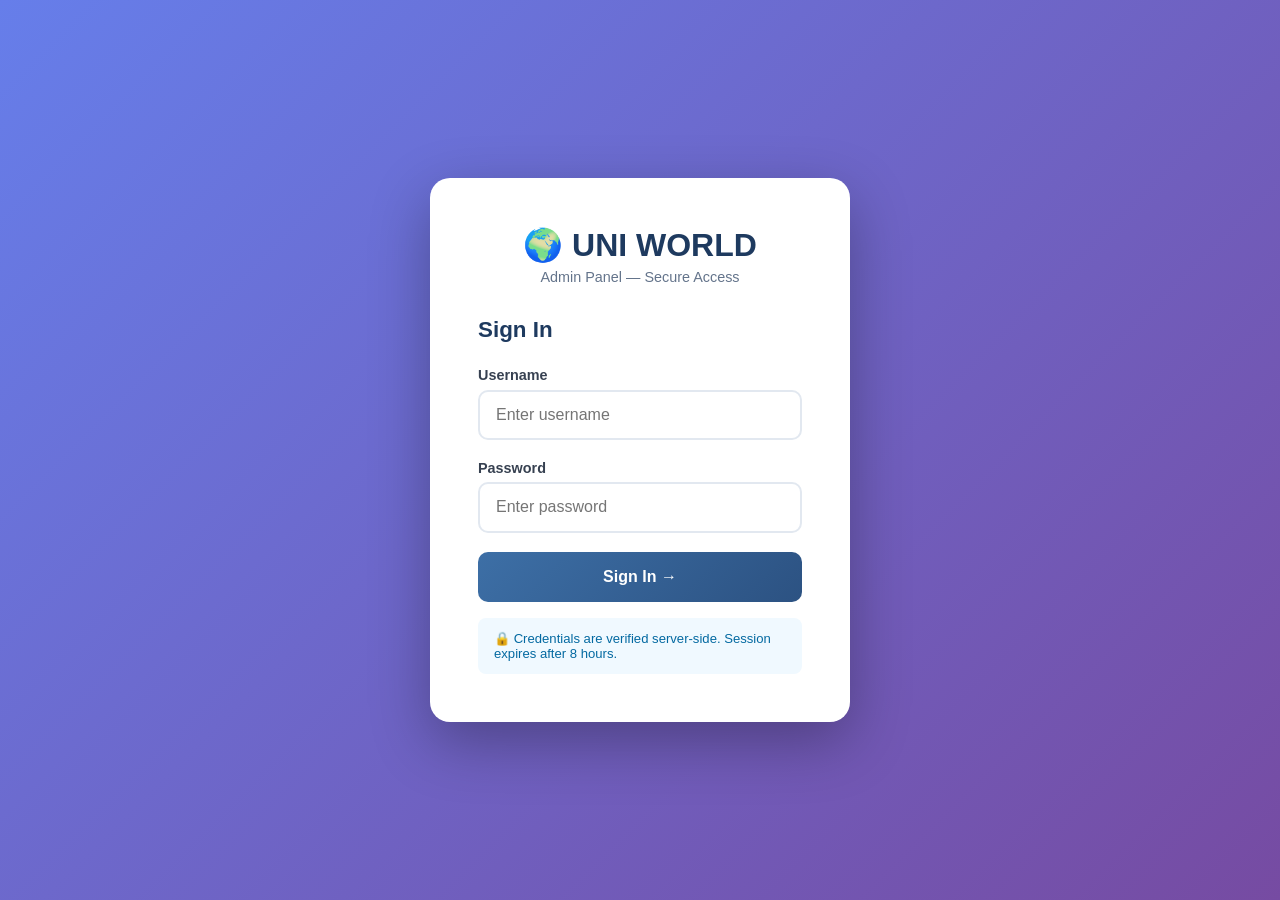
==== frontend/admin.html @ 88f3405c "admin image uploading fixed" ====
<!DOCTYPE html>
<html lang="en">

<head>
    <meta charset="UTF-8">
    <meta name="viewport" content="width=device-width, initial-scale=1.0">
    <title>Admin Panel - Uni World</title>
    <style>
        * {
            margin: 0;
            padding: 0;
            box-sizing: border-box;
        }

        body {
            font-family: 'Segoe UI', Tahoma, Geneva, Verdana, sans-serif;
            background: linear-gradient(135deg, #667eea 0%, #764ba2 100%);
            min-height: 100vh;
            padding: 2rem;
        }

        /* ── Login Screen ── */
        #loginScreen {
            display: flex;
            justify-content: center;
            align-items: center;
            min-height: calc(100vh - 4rem);
        }

        .login-card {
            background: white;
            padding: 3rem;
            border-radius: 20px;
            box-shadow: 0 20px 60px rgba(0, 0, 0, 0.3);
            width: 100%;
            max-width: 420px;
        }

        .login-logo {
            text-align: center;
            margin-bottom: 2rem;
        }

        .login-logo h1 {
            color: #1e3a5f;
            font-size: 2rem;
        }

        .login-logo p {
            color: #64748b;
            font-size: 0.9rem;
            margin-top: 0.3rem;
        }

        .login-card h2 {
            color: #1e3a5f;
            margin-bottom: 1.5rem;
            font-size: 1.4rem;
        }

        .form-field {
            margin-bottom: 1.2rem;
        }

        .form-field label {
            display: block;
            color: #374151;
            font-weight: 600;
            margin-bottom: 0.4rem;
            font-size: 0.9rem;
        }

        .form-field input {
            width: 100%;
            padding: 0.9rem 1rem;
            border: 2px solid #e2e8f0;
            border-radius: 10px;
            font-size: 1rem;
            transition: border-color 0.2s;
        }

        .form-field input:focus {
            outline: none;
            border-color: #3d6fa6;
        }

        .login-btn {
            width: 100%;
            padding: 1rem;
            background: linear-gradient(135deg, #3d6fa6, #2c5282);
            color: white;
            border: none;
            border-radius: 10px;
            font-size: 1rem;
            font-weight: 700;
            cursor: pointer;
            transition: transform 0.2s, box-shadow 0.2s;
        }

        .login-btn:hover {
            transform: translateY(-2px);
            box-shadow: 0 5px 15px rgba(61, 111, 166, 0.4);
        }

        .login-error {
            background: #fef2f2;
            border: 1px solid #fecaca;
            color: #dc2626;
            padding: 0.8rem 1rem;
            border-radius: 8px;
            margin-bottom: 1rem;
            font-size: 0.9rem;
            display: none;
        }

        .login-hint {
            margin-top: 1rem;
            padding: 0.8rem 1rem;
            background: #f0f9ff;
            border-radius: 8px;
            color: #0369a1;
            font-size: 0.82rem;
        }

        /* ── Dashboard ── */
        #adminDashboard {
            display: none;
        }

        .admin-container {
            max-width: 1400px;
            margin: 0 auto;
        }

        .admin-header {
            background: white;
            padding: 1.5rem 2rem;
            border-radius: 15px;
            margin-bottom: 2rem;
            box-shadow: 0 5px 20px rgba(0, 0, 0, 0.1);
            display: flex;
            justify-content: space-between;
            align-items: center;
        }

        .admin-header h1 {
            color: #1e3a5f;
            font-size: 1.8rem;
        }

        .admin-header p {
            color: #64748b;
            font-size: 0.9rem;
        }

        .header-right {
            display: flex;
            align-items: center;
            gap: 1rem;
        }

        .session-info {
            color: #64748b;
            font-size: 0.85rem;
        }

        .logout-btn {
            background: #ef4444;
            color: white;
            padding: 0.7rem 1.5rem;
            border: none;
            border-radius: 8px;
            cursor: pointer;
            font-weight: 600;
        }

        .logout-btn:hover {
            background: #dc2626;
        }

        /* ── Tabs ── */
        .tabs {
            display: flex;
            gap: 1rem;
            margin-bottom: 2rem;
            flex-wrap: wrap;
        }

        .tab-btn {
            background: white;
            padding: 0.9rem 1.8rem;
            border: none;
            border-radius: 10px;
            cursor: pointer;
            font-weight: 600;
            color: #64748b;
            transition: all 0.3s;
            display: flex;
            align-items: center;
            gap: 0.5rem;
        }

        .tab-btn.active {
            background: #3d6fa6;
            color: white;
        }

        .tab-btn:hover {
            transform: translateY(-2px);
        }

        .tab-content {
            display: none;
        }

        .tab-content.active {
            display: block;
        }

        /* ── Stat cards ── */
        .stats-grid {
            display: grid;
            grid-template-columns: repeat(auto-fit, minmax(200px, 1fr));
            gap: 1.5rem;
            margin-bottom: 2rem;
        }

        .stat-card {
            background: white;
            padding: 1.5rem;
            border-radius: 15px;
            box-shadow: 0 5px 20px rgba(0, 0, 0, 0.1);
            position: relative;
            overflow: hidden;
        }

        .stat-card h3 {
            color: #64748b;
            font-size: 0.85rem;
            text-transform: uppercase;
            letter-spacing: 0.05em;
        }

        .stat-card .number {
            color: #1e3a5f;
            font-size: 2.5rem;
            font-weight: bold;
            margin: 0.3rem 0;
        }

        .stat-card .icon {
            font-size: 3rem;
            position: absolute;
            right: 1rem;
            top: 1rem;
            opacity: 0.15;
        }

        /* ── Sections ── */
        .panel {
            background: white;
            padding: 2rem;
            border-radius: 15px;
            box-shadow: 0 5px 20px rgba(0, 0, 0, 0.1);
            margin-bottom: 1.5rem;
        }

        .panel h2 {
            color: #1e3a5f;
            margin-bottom: 1.5rem;
            display: flex;
            align-items: center;
            gap: 0.7rem;
            font-size: 1.3rem;
        }

        .badge {
            background: #ef4444;
            color: white;
            padding: 0.25rem 0.7rem;
            border-radius: 20px;
            font-size: 0.8rem;
            font-weight: 700;
        }

        .badge-green {
            background: #10b981;
        }

        /* ── Comment items ── */
        .comment-item {
            border: 2px solid #e2e8f0;
            padding: 1.5rem;
            border-radius: 12px;
            margin-bottom: 1rem;
            transition: all 0.3s;
        }

        .comment-item:hover {
            border-color: #3d6fa6;
            box-shadow: 0 3px 15px rgba(0, 0, 0, 0.05);
        }

        .comment-header {
            display: flex;
            justify-content: space-between;
            align-items: flex-start;
            margin-bottom: 1rem;
        }

        .comment-author-info {
            display: flex;
            gap: 1rem;
            align-items: center;
        }

        .author-circle {
            width: 48px;
            height: 48px;
            background: linear-gradient(135deg, #3d6fa6, #2c5282);
            border-radius: 50%;
            display: flex;
            align-items: center;
            justify-content: center;
            color: white;
            font-weight: bold;
            font-size: 1.1rem;
            flex-shrink: 0;
        }

        .author-details h4 {
            color: #1e3a5f;
            margin-bottom: 0.2rem;
        }

        .author-details p {
            color: #64748b;
            font-size: 0.85rem;
        }

        .comment-rating {
            font-size: 1.2rem;
        }

        .comment-text {
            color: #475569;
            line-height: 1.8;
            margin-bottom: 1rem;
            font-style: italic;
            padding: 1rem;
            background: #f8fafc;
            border-radius: 8px;
        }

        .comment-actions {
            display: flex;
            gap: 0.8rem;
            flex-wrap: wrap;
        }

        .approve-btn,
        .delete-btn,
        .edit-btn {
            padding: 0.55rem 1.3rem;
            border: none;
            border-radius: 8px;
            cursor: pointer;
            font-weight: 600;
            transition: all 0.2s;
            font-size: 0.9rem;
        }

        .approve-btn {
            background: #10b981;
            color: white;
        }

        .approve-btn:hover {
            background: #059669;
        }

        .delete-btn {
            background: #ef4444;
            color: white;
        }

        .delete-btn:hover {
            background: #dc2626;
        }

        .edit-btn {
            background: #f59e0b;
            color: white;
        }

        .edit-btn:hover {
            background: #d97706;
        }

        .approved-tag {
            background: #d1fae5;
            color: #065f46;
            padding: 0.3rem 0.8rem;
            border-radius: 20px;
            font-size: 0.8rem;
            font-weight: 600;
        }

        /* ── News form ── */
        .news-form-grid {
            display: grid;
            grid-template-columns: 1fr 1fr;
            gap: 1rem;
        }

        .news-form-grid .full-width {
            grid-column: 1 / -1;
        }

        .form-group {
            margin-bottom: 0;
        }

        .form-group label {
            display: block;
            color: #374151;
            font-weight: 600;
            margin-bottom: 0.4rem;
            font-size: 0.85rem;
        }

        .form-group input,
        .form-group textarea,
        .form-group select {
            width: 100%;
            padding: 0.75rem 1rem;
            border: 2px solid #e2e8f0;
            border-radius: 8px;
            font-size: 0.95rem;
            transition: border-color 0.2s;
            font-family: inherit;
        }

        .form-group input:focus,
        .form-group textarea:focus,
        .form-group select:focus {
            outline: none;
            border-color: #3d6fa6;
        }

        .form-group textarea {
            min-height: 100px;
            resize: vertical;
        }

        .toggle-row {
            display: flex;
            align-items: center;
            gap: 1.5rem;
            padding: 1rem;
            background: #f8fafc;
            border-radius: 8px;
            margin-bottom: 0;
        }

        .toggle-label {
            display: flex;
            align-items: center;
            gap: 0.5rem;
            cursor: pointer;
        }

        .toggle-label input[type=checkbox] {
            width: 18px;
            height: 18px;
            cursor: pointer;
        }

        .submit-btn {
            background: linear-gradient(135deg, #3d6fa6, #2c5282);
            color: white;
            padding: 0.85rem 2rem;
            border: none;
            border-radius: 10px;
            font-size: 1rem;
            font-weight: 700;
            cursor: pointer;
            transition: all 0.2s;
        }

        .submit-btn:hover {
            transform: translateY(-2px);
            box-shadow: 0 5px 15px rgba(61, 111, 166, 0.4);
        }

        .cancel-btn {
            background: #94a3b8;
            color: white;
            padding: 0.85rem 1.5rem;
            border: none;
            border-radius: 10px;
            font-size: 1rem;
            font-weight: 600;
            cursor: pointer;
        }

        .form-actions {
            display: flex;
            gap: 1rem;
            margin-top: 1.5rem;
            flex-wrap: wrap;
        }

        /* ── Image Upload ── */
        .image-upload-area {
            border: 2px dashed #cbd5e1;
            border-radius: 12px;
            padding: 1.5rem;
            text-align: center;
            cursor: pointer;
            transition: all 0.3s;
            background: #f8fafc;
            position: relative;
        }

        .image-upload-area:hover,
        .image-upload-area.dragover {
            border-color: #3d6fa6;
            background: #eff6ff;
        }

        .image-upload-area input[type=file] {
            position: absolute;
            inset: 0;
            opacity: 0;
            cursor: pointer;
            width: 100%;
            height: 100%;
        }

        .upload-icon {
            font-size: 2rem;
            margin-bottom: 0.5rem;
        }

        .upload-text {
            color: #64748b;
            font-size: 0.9rem;
        }

        .upload-text strong {
            color: #3d6fa6;
        }

        .image-preview-wrap {
            position: relative;
            margin-top: 0.8rem;
        }

        .image-preview {
            width: 100%;
            max-height: 200px;
            object-fit: cover;
            border-radius: 8px;
            display: block;
        }

        .remove-image-btn {
            position: absolute;
            top: -8px;
            right: -8px;
            background: #ef4444;
            color: white;
            border: none;
            border-radius: 50%;
            width: 26px;
            height: 26px;
            cursor: pointer;
            font-size: 0.9rem;
            font-weight: bold;
        }

        .upload-progress {
            margin-top: 0.8rem;
            background: #e2e8f0;
            border-radius: 20px;
            height: 6px;
            overflow: hidden;
            display: none;
        }

        .upload-progress-bar {
            height: 100%;
            background: linear-gradient(90deg, #3d6fa6, #10b981);
            border-radius: 20px;
            transition: width 0.3s;
            width: 0%;
        }

        .upload-status {
            font-size: 0.82rem;
            color: #64748b;
            margin-top: 0.4rem;
        }

        /* ── News cards in admin ── */
        .news-grid {
            display: grid;
            grid-template-columns: repeat(auto-fill, minmax(320px, 1fr));
            gap: 1.5rem;
        }

        .news-card {
            border: 2px solid #e2e8f0;
            border-radius: 12px;
            overflow: hidden;
            transition: all 0.3s;
        }

        .news-card:hover {
            border-color: #3d6fa6;
            box-shadow: 0 5px 20px rgba(0, 0, 0, 0.08);
        }

        .news-card.inactive {
            opacity: 0.55;
        }

        .news-card-img {
            width: 100%;
            height: 160px;
            object-fit: cover;
            background: #e2e8f0;
        }

        .news-card-img-placeholder {
            width: 100%;
            height: 160px;
            background: linear-gradient(135deg, #667eea22, #764ba222);
            display: flex;
            align-items: center;
            justify-content: center;
            font-size: 2.5rem;
        }

        .news-card-body {
            padding: 1.2rem;
        }

        .news-badge {
            display: inline-block;
            padding: 0.3rem 0.8rem;
            background: linear-gradient(135deg, #3d6fa6, #2c5282);
            color: white;
            border-radius: 20px;
            font-size: 0.78rem;
            font-weight: 600;
            margin-bottom: 0.6rem;
        }

        .news-card-title {
            color: #1e3a5f;
            font-weight: 700;
            margin-bottom: 0.5rem;
            font-size: 1rem;
        }

        .news-card-body-text {
            color: #64748b;
            font-size: 0.85rem;
            line-height: 1.6;
            display: -webkit-box;
            -webkit-line-clamp: 2;
            -webkit-box-orient: vertical;
            overflow: hidden;
        }

        .news-card-meta {
            margin-top: 0.8rem;
            font-size: 0.78rem;
            color: #94a3b8;
        }

        .news-card-meta span {
            margin-right: 0.8rem;
        }

        .news-card-actions {
            padding: 1rem 1.2rem;
            border-top: 1px solid #f1f5f9;
            display: flex;
            gap: 0.6rem;
        }

        /* ── Empty state ── */
        .empty-state {
            text-align: center;
            padding: 3rem 1rem;
            color: #94a3b8;
        }

        .empty-state-icon {
            font-size: 3rem;
            margin-bottom: 1rem;
        }

        .empty-state h3 {
            color: #64748b;
            margin-bottom: 0.5rem;
        }

        /* ── Toast ── */
        .toast {
            position: fixed;
            bottom: 2rem;
            right: 2rem;
            background: #1e3a5f;
            color: white;
            padding: 1rem 1.5rem;
            border-radius: 12px;
            box-shadow: 0 10px 30px rgba(0, 0, 0, 0.2);
            z-index: 9999;
            transform: translateY(100px);
            opacity: 0;
            transition: all 0.3s;
            font-weight: 600;
        }

        .toast.show {
            transform: translateY(0);
            opacity: 1;
        }

        .toast.success {
            background: #059669;
        }

        .toast.error {
            background: #dc2626;
        }

        @media (max-width: 700px) {
            body {
                padding: 1rem;
            }

            .news-form-grid {
                grid-template-columns: 1fr;
            }

            .tabs {
                flex-direction: column;
            }
        }
    </style>
</head>

<body>

    <!-- ── LOGIN ── -->
    <div id="loginScreen">
        <div class="login-card">
            <div class="login-logo">
                <h1>🌍 UNI WORLD</h1>
                <p>Admin Panel — Secure Access</p>
            </div>
            <h2>Sign In</h2>
            <div id="loginError" class="login-error">Invalid username or password.</div>
            <div class="form-field">
                <label for="username">Username</label>
                <input type="text" id="username" placeholder="Enter username" autocomplete="username">
            </div>
            <div class="form-field">
                <label for="password">Password</label>
                <input type="password" id="password" placeholder="Enter password" autocomplete="current-password"
                    onkeydown="if(event.key==='Enter') login()">
            </div>
            <button class="login-btn" onclick="login()">Sign In →</button>
            <div class="login-hint">
                🔒 Credentials are verified server-side. Session expires after 8 hours.
            </div>
        </div>
    </div>

    <!-- ── DASHBOARD ── -->
    <div id="adminDashboard">
        <div class="admin-container">

            <div class="admin-header">
                <div>
                    <h1>🌍 Uni World Admin</h1>
                    <p>Manage comments, news, and announcements</p>
                </div>
                <div class="header-right">
                    <span class="session-info" id="sessionInfo"></span>
                    <button class="logout-btn" onclick="logout()">Sign Out</button>
                </div>
            </div>

            <!-- Stats -->
            <div class="stats-grid">
                <div class="stat-card">
                    <h3>Total Comments</h3>
                    <div class="number" id="totalComments">—</div>
                    <div class="icon">💬</div>
                </div>
                <div class="stat-card">
                    <h3>Pending Review</h3>
                    <div class="number" id="pendingCount">—</div>
                    <div class="icon">⏳</div>
                </div>
                <div class="stat-card">
                    <h3>Avg Rating</h3>
                    <div class="number" id="avgRating">—</div>
                    <div class="icon">⭐</div>
                </div>
                <div class="stat-card">
                    <h3>Active News</h3>
                    <div class="number" id="activeNewsCount">—</div>
                    <div class="icon">📢</div>
                </div>
            </div>

            <!-- Tabs -->
            <div class="tabs">
                <button class="tab-btn active" onclick="switchTab('pending', this)">
                    ⏳ Pending Comments <span class="badge" id="pendingBadge">0</span>
                </button>
                <button class="tab-btn" onclick="switchTab('approved', this)">
                    ✅ Approved Comments
                </button>
                <button class="tab-btn" onclick="switchTab('news', this)">
                    📢 News &amp; Announcements
                </button>
                <button class="tab-btn" onclick="switchTab('countries', this)">
                    🌍 Countries
                </button>
                <button class="tab-btn" onclick="switchTab('services', this)">
                    ⚙️ Services
                </button>
                <button class="tab-btn" onclick="switchTab('universities', this)">
                    🎓 Universities
                </button>
            </div>

            <!-- Pending Comments -->
            <div id="pendingTab" class="tab-content active">
                <div class="panel">
                    <h2>Pending Comments</h2>
                    <div id="pendingComments"></div>
                </div>
            </div>

            <!-- Approved Comments -->
            <div id="approvedTab" class="tab-content">
                <div class="panel">
                    <h2>Approved Comments</h2>
                    <div id="approvedComments"></div>
                </div>
            </div>

            <!-- News Tab -->
            <div id="newsTab" class="tab-content">

                <!-- Create / Edit Form -->
                <div class="panel">
                    <h2 id="newsFormTitle">➕ Create News / Announcement</h2>
                    <div class="news-form-grid">
                        <div class="form-group full-width">
                            <label>Title *</label>
                            <input type="text" id="newsTitle"
                                placeholder="e.g. 100% Scholarship at Beijing University!">
                        </div>
                        <div class="form-group full-width">
                            <label>Body / Description *</label>
                            <textarea id="newsBody" placeholder="Full details of the announcement..."></textarea>
                        </div>
                        <div class="form-group">
                            <label>Badge Label</label>
                            <input type="text" id="newsBadge" placeholder="e.g. 🎓 Scholarship, 🔥 Hot Deal, ⏰ Limited">
                        </div>
                        <div class="form-group">
                            <label>Expires At (optional)</label>
                            <input type="datetime-local" id="newsExpires">
                        </div>
                        <div class="form-group full-width">
                            <label>Image</label>
                            <div class="image-upload-area" id="uploadArea">
                                <input type="file" id="imageFileInput" accept="image/*">
                                <div id="uploadPlaceholder">
                                    <div class="upload-icon">🖼️</div>
                                    <div class="upload-text"><strong>Click to upload</strong> or drag &amp; drop</div>
                                    <div class="upload-text" style="font-size:0.78rem;margin-top:0.3rem">JPG, PNG, WEBP
                                        up to 10MB</div>
                                </div>
                                <div id="imagePreviewWrap" class="image-preview-wrap" style="display:none">
                                    <img id="imagePreview" class="image-preview" src="" alt="Preview">
                                    <button type="button" class="remove-image-btn" onclick="removeImage()">✕</button>
                                </div>
                            </div>
                            <div class="upload-progress" id="uploadProgress">
                                <div class="upload-progress-bar" id="uploadProgressBar"></div>
                            </div>
                            <div class="upload-status" id="uploadStatus"></div>
                            <input type="hidden" id="newsImage">
                        </div>
                        <div class="form-group">
                            <label>Link URL (optional)</label>
                            <input type="url" id="newsLink" placeholder="https://...">
                        </div>
                        <div class="form-group">
                            <label>Link Button Text</label>
                            <input type="text" id="newsLinkText" placeholder="e.g. Apply Now, Learn More">
                        </div>
                        <div class="form-group">
                            <div class="toggle-row">
                                <label class="toggle-label">
                                    <input type="checkbox" id="newsActive" checked>
                                    Active (visible on site)
                                </label>
                                <label class="toggle-label">
                                    <input type="checkbox" id="newsTicker">
                                    Show in top ticker
                                </label>
                            </div>
                        </div>
                    </div>
                    <div class="form-actions">
                        <button class="submit-btn" onclick="saveNews()">💾 Save Announcement</button>
                        <button class="cancel-btn" id="cancelEditBtn" onclick="cancelEdit()"
                            style="display:none">Cancel</button>
                    </div>
                </div>

                <!-- News List -->
                <div class="panel">
                    <h2>All Announcements <span class="badge badge-green" id="newsListCount">0</span></h2>
                    <div id="newsList" class="news-grid"></div>
                </div>
            </div>

            <!-- Countries Tab -->
            <div id="countriesTab" class="tab-content">
                <div class="panel">
                    <h2 id="countryFormTitle">🌍 Add Country</h2>
                    <div class="news-form-grid">
                        <div class="form-group"><label>Country Name *</label><input type="text" id="cName"
                                placeholder="e.g. China"></div>
                        <div class="form-group">
                            <label>Country Image</label>
                            <div class="image-upload-area" id="cUploadArea">
                                <input type="file" id="cFileInput" accept="image/*" onchange="uploadCountryImage(this)">
                                <div id="cUploadPlaceholder">
                                    <div class="upload-icon">🖼️</div>
                                    <div class="upload-text"><strong>Click to upload</strong> or drag &amp; drop</div>
                                    <div class="upload-text" style="font-size:0.78rem;margin-top:0.3rem">JPG, PNG, WEBP
                                        up to 10MB</div>
                                </div>
                                <div id="cImagePreviewWrap" class="image-preview-wrap" style="display:none">
                                    <img id="cImagePreview" class="image-preview" src="" alt="Preview">
                                    <button type="button" class="remove-image-btn"
                                        onclick="resetCountryUpload()">✕</button>
                                </div>
                            </div>
                            <div class="upload-progress" id="cUploadProgress">
                                <div class="upload-progress-bar" id="cUploadProgressBar"></div>
                            </div>
                            <div class="upload-status" id="cUploadStatus"></div>
                            <input type="hidden" id="cImage">
                        </div>
                        <div class="form-group"><label>University Count Text</label><input type="text" id="cUniCount"
                                placeholder="e.g. 10+ Partner Universities"></div>
                        <div class="form-group"><label>Modal Key</label><input type="text" id="cModalKey"
                                placeholder="e.g. china (for popup)"></div>
                        <div class="form-group full-width"><label>Description</label><textarea id="cDesc"
                                placeholder="Brief description of studying in this country..."></textarea></div>
                        <div class="form-group full-width"><label>Programs <small style="color:#94a3b8">(comma
                                    separated, e.g. Engineering, Business, Medicine)</small></label><input type="text"
                                id="cPrograms" placeholder="Engineering, Business, Medicine, Computer Science"></div>
                        <div class="form-group"><label>Cost of Living</label><input type="text" id="cCost"
                                placeholder="e.g. $400-600/month"></div>
                        <div class="form-group"><label>Language</label><input type="text" id="cLanguage"
                                placeholder="e.g. English programs available"></div>
                        <div class="form-group full-width"><label>Visa Requirements</label><textarea id="cVisa"
                                placeholder="e.g. Student visa required, processing time: 2-3 months"
                                style="min-height:70px"></textarea></div>
                        <div class="form-group"><label>Sort Order</label><input type="number" id="cSort" value="0">
                        </div>
                        <div class="form-group">
                            <div class="toggle-row"><label class="toggle-label"><input type="checkbox" id="cActive"
                                        checked> Active (visible on site)</label></div>
                        </div>
                    </div>
                    <div class="form-actions">
                        <button class="submit-btn" onclick="saveCountry()">💾 Save Country</button>
                        <button class="cancel-btn" id="cancelCountryBtn" onclick="cancelCountryEdit()"
                            style="display:none">Cancel</button>
                    </div>
                </div>
                <div class="panel">
                    <h2>All Countries <span class="badge badge-green" id="countriesListCount">0</span></h2>
                    <div id="countriesList" class="news-grid"></div>
                </div>
            </div>

            <!-- Services Tab -->
            <div id="servicesTab" class="tab-content">
                <div class="panel">
                    <h2 id="serviceFormTitle">⚙️ Add Service</h2>
                    <div class="news-form-grid">
                        <div class="form-group"><label>Service Title *</label><input type="text" id="sTitle"
                                placeholder="e.g. Visa Support"></div>
                        <div class="form-group">
                            <label>Service Image</label>
                            <div class="image-upload-area" id="sUploadArea">
                                <input type="file" id="sFileInput" accept="image/*" onchange="uploadServiceImage(this)">
                                <div id="sUploadPlaceholder">
                                    <div class="upload-icon">🖼️</div>
                                    <div class="upload-text"><strong>Click to upload</strong> or drag &amp; drop</div>
                                    <div class="upload-text" style="font-size:0.78rem;margin-top:0.3rem">JPG, PNG, WEBP
                                        up to 10MB</div>
                                </div>
                                <div id="sImagePreviewWrap" class="image-preview-wrap" style="display:none">
                                    <img id="sImagePreview" class="image-preview" src="" alt="Preview">
                                    <button type="button" class="remove-image-btn"
                                        onclick="resetServiceUpload()">✕</button>
                                </div>
                            </div>
                            <div class="upload-progress" id="sUploadProgress">
                                <div class="upload-progress-bar" id="sUploadProgressBar"></div>
                            </div>
                            <div class="upload-status" id="sUploadStatus"></div>
                            <input type="hidden" id="sImage">
                        </div>
                        <div class="form-group full-width"><label>Short Description *</label><textarea id="sDesc"
                                placeholder="One sentence overview of the service..."
                                style="min-height:70px"></textarea></div>
                        <div class="form-group full-width"><label>What We Offer <small style="color:#94a3b8">(one item
                                    per line — these become bullet points in the popup)</small></label>
                            <textarea id="sDetails"
                                placeholder="Visa requirement consultation&#10;Document checklist and preparation&#10;Application form assistance&#10;Interview preparation and coaching"
                                style="min-height:130px"></textarea>
                        </div>
                        <div class="form-group full-width"><label>Why Choose This Service?</label><textarea
                                id="sBenefits" placeholder="Explain the main benefit to students..."
                                style="min-height:80px"></textarea></div>
                        <div class="form-group"><label>Modal Key</label><input type="text" id="sModalKey"
                                placeholder="e.g. visa"></div>
                        <div class="form-group"><label>Sort Order</label><input type="number" id="sSort" value="0">
                        </div>
                        <div class="form-group">
                            <div class="toggle-row">
                                <label class="toggle-label"><input type="checkbox" id="sActive" checked> Active</label>
                                <label class="toggle-label"><input type="checkbox" id="sFeatured"> Featured (highlighted
                                    card)</label>
                            </div>
                        </div>
                    </div>
                    <div class="form-actions">
                        <button class="submit-btn" onclick="saveService()">💾 Save Service</button>
                        <button class="cancel-btn" id="cancelServiceBtn" onclick="cancelServiceEdit()"
                            style="display:none">Cancel</button>
                    </div>
                </div>
                <div class="panel">
                    <h2>All Services <span class="badge badge-green" id="servicesListCount">0</span></h2>
                    <div id="servicesList" class="news-grid"></div>
                </div>
            </div>

            <!-- Universities Tab -->
            <div id="universitiesTab" class="tab-content">
                <div class="panel">
                    <h2 id="uniFormTitle">🎓 Add University</h2>
                    <div class="news-form-grid">
                        <div class="form-group"><label>University Name *</label><input type="text" id="uName"
                                placeholder="e.g. Beijing University"></div>
                        <div class="form-group"><label>Country *</label>
                            <select id="uCountry">
                                <option value="">-- Select a country --</option>
                            </select>
                        </div>
                        <div class="form-group full-width"><label>Description</label><textarea id="uDesc"
                                placeholder="Brief description of the university..."></textarea></div>
                        <div class="form-group"><label>Image URL</label><input type="url" id="uImage"
                                placeholder="https://..."></div>
                        <div class="form-group"><label>Ranking</label><input type="text" id="uRanking"
                                placeholder="e.g. QS Top 500, #1 in China"></div>
                        <div class="form-group"><label>Programs (comma separated)</label><input type="text"
                                id="uPrograms" placeholder="e.g. Engineering, Medicine, Business"></div>
                        <div class="form-group"><label>Website URL</label><input type="url" id="uLink"
                                placeholder="https://university.edu"></div>
                        <div class="form-group"><label>Sort Order</label><input type="number" id="uSort" value="0">
                        </div>
                        <div class="form-group">
                            <div class="toggle-row"><label class="toggle-label"><input type="checkbox" id="uActive"
                                        checked> Active (visible on site)</label></div>
                        </div>
                    </div>
                    <div class="form-actions">
                        <button class="submit-btn" onclick="saveUniversity()">💾 Save University</button>
                        <button class="cancel-btn" id="cancelUniBtn" onclick="cancelUniEdit()"
                            style="display:none">Cancel</button>
                    </div>
                </div>
                <div class="panel">
                    <h2>All Universities <span class="badge badge-green" id="uniListCount">0</span></h2>
                    <div id="universitiesList" class="news-grid"></div>
                </div>
            </div>

        </div>
    </div>

    <div class="toast" id="toast"></div>

    <script>
        const API_URL = '';
        let authToken = null;
        let editingNewsId = null;

        // ── Auth ──

        async function login() {
            const username = document.getElementById('username').value.trim();
            const password = document.getElementById('password').value;
            const errEl = document.getElementById('loginError');
            errEl.style.display = 'none';

            if (!username || !password) {
                errEl.textContent = 'Please enter username and password.';
                errEl.style.display = 'block';
                return;
            }

            try {
                const res = await fetch(`${API_URL}/api/admin/login`, {
                    method: 'POST',
                    headers: { 'Content-Type': 'application/json' },
                    body: JSON.stringify({ username, password })
                });
                if (!res.ok) throw new Error('Invalid credentials');
                const data = await res.json();
                authToken = data.token;
                sessionStorage.setItem('adminToken', authToken);
                showDashboard();
            } catch (e) {
                errEl.textContent = 'Invalid username or password.';
                errEl.style.display = 'block';
            }
        }

        function logout() {
            sessionStorage.removeItem('adminToken');
            authToken = null;
            location.reload();
        }

        function showDashboard() {
            document.getElementById('loginScreen').style.display = 'none';
            document.getElementById('adminDashboard').style.display = 'block';
            document.getElementById('sessionInfo').textContent = '🔒 Session active';
            loadData();
        }

        // Auto-restore session within same tab
        const saved = sessionStorage.getItem('adminToken');
        if (saved) { authToken = saved; showDashboard(); }

        function authHeaders() {
            return { 'Authorization': `Bearer ${authToken}`, 'Content-Type': 'application/json' };
        }

        // ── Helpers ──

        function showToast(msg, type = 'success') {
            const t = document.getElementById('toast');
            t.textContent = msg;
            t.className = `toast show ${type}`;
            setTimeout(() => t.className = 'toast', 3000);
        }

        function switchTab(tab, btn) {
            document.querySelectorAll('.tab-btn').forEach(b => b.classList.remove('active'));
            document.querySelectorAll('.tab-content').forEach(c => c.classList.remove('active'));
            btn.classList.add('active');
            document.getElementById(tab + 'Tab').classList.add('active');
            if (tab === 'news') loadNews();
            if (tab === 'countries') loadCountries();
            if (tab === 'services') loadServices();
            if (tab === 'universities') { loadUniversities(); populateCountryDropdown(); }
        }

        // ── Load all data ──

        async function loadData() {
            await Promise.all([loadPendingComments(), loadApprovedComments(), loadStats(), loadNews()]);
        }

        async function apiGet(path) {
            const res = await fetch(`${API_URL}${path}`, { headers: authHeaders() });
            if (res.status === 401) { logout(); throw new Error('Unauthorized'); }
            return res.json();
        }

        // ── Comments ──

        async function loadPendingComments() {
            try {
                const comments = await apiGet('/api/comments/pending');
                document.getElementById('pendingBadge').textContent = comments.length;
                document.getElementById('pendingCount').textContent = comments.length;
                const container = document.getElementById('pendingComments');
                if (!comments.length) {
                    container.innerHTML = emptyState('📭', 'No pending comments', 'All comments have been reviewed');
                    return;
                }
                container.innerHTML = comments.map(c => commentHtml(c, true)).join('');
            } catch (e) { console.error(e); }
        }

        async function loadApprovedComments() {
            try {
                const comments = await apiGet('/api/comments');
                document.getElementById('approvedCount') && (document.getElementById('approvedCount').textContent = comments.length);
                const container = document.getElementById('approvedComments');
                if (!comments.length) {
                    container.innerHTML = emptyState('📭', 'No approved comments yet', '');
                    return;
                }
                container.innerHTML = comments.map(c => commentHtml(c, false)).join('');
            } catch (e) { console.error(e); }
        }

        async function loadStats() {
            try {
                const [pending, approved] = await Promise.all([
                    apiGet('/api/comments/pending'),
                    fetch(`${API_URL}/api/comments`).then(r => r.json())
                ]);
                const total = pending.length + approved.length;
                const avg = approved.length
                    ? (approved.reduce((s, c) => s + c.rating, 0) / approved.length).toFixed(1)
                    : '—';
                document.getElementById('totalComments').textContent = total;
                document.getElementById('avgRating').textContent = avg;
            } catch (e) { }
        }

        function commentHtml(c, isPending) {
            const initials = c.name.split(' ').map(w => w[0]).join('').toUpperCase().slice(0, 2);
            const stars = '⭐'.repeat(c.rating);
            const date = new Date(c.created_at).toLocaleString();
            const actions = isPending
                ? `<button class="approve-btn" onclick="approveComment(${c.id})">✅ Approve</button>
               <button class="delete-btn" onclick="deleteComment(${c.id})">🗑️ Delete</button>`
                : `<span class="approved-tag">✅ Approved</span>
               <button class="delete-btn" onclick="deleteComment(${c.id})">🗑️ Delete</button>`;
            return `
            <div class="comment-item">
                <div class="comment-header">
                    <div class="comment-author-info">
                        <div class="author-circle">${initials}</div>
                        <div class="author-details">
                            <h4>${escHtml(c.name)}</h4>
                            <p>${escHtml(c.country)} · ${date}</p>
                        </div>
                    </div>
                    <div class="comment-rating">${stars}</div>
                </div>
                <div class="comment-text">"${escHtml(c.comment_text)}"</div>
                <div class="comment-actions">${actions}</div>
            </div>`;
        }

        async function approveComment(id) {
            if (!confirm('Approve this comment?')) return;
            try {
                const res = await fetch(`${API_URL}/api/comments/${id}/approve`, {
                    method: 'PUT', headers: authHeaders()
                });
                if (res.ok) { showToast('Comment approved! ✅'); loadData(); }
            } catch (e) { showToast('Error', 'error'); }
        }

        async function deleteComment(id) {
            if (!confirm('Delete this comment? This cannot be undone.')) return;
            try {
                const res = await fetch(`${API_URL}/api/comments/${id}`, {
                    method: 'DELETE', headers: authHeaders()
                });
                if (res.ok) { showToast('Comment deleted 🗑️'); loadData(); }
            } catch (e) { showToast('Error', 'error'); }
        }

        // ── News ──

        async function loadNews() {
            try {
                const items = await apiGet('/api/admin/news');
                document.getElementById('newsListCount').textContent = items.length;
                const active = items.filter(n => n.is_active).length;
                document.getElementById('activeNewsCount').textContent = active;
                const container = document.getElementById('newsList');
                if (!items.length) {
                    container.innerHTML = emptyState('📢', 'No announcements yet', 'Create your first one above');
                    return;
                }
                container.innerHTML = items.map(newsCardHtml).join('');
            } catch (e) { console.error(e); }
        }

        function newsCardHtml(n) {
            const imgEl = n.image_url
                ? `<img class="news-card-img" src="${escHtml(n.image_url)}" alt="" onerror="this.style.display='none'">`
                : `<div class="news-card-img-placeholder">📢</div>`;
            const badge = n.badge_text ? `<span class="news-badge">${escHtml(n.badge_text)}</span><br>` : '';
            const expires = n.expires_at ? `⏰ Expires ${new Date(n.expires_at).toLocaleDateString()}` : '∞ No expiry';
            const ticker = n.is_ticker ? ' · 📡 Ticker' : '';
            const status = n.is_active ? '🟢 Active' : '🔴 Inactive';
            return `
            <div class="news-card ${n.is_active ? '' : 'inactive'}">
                ${imgEl}
                <div class="news-card-body">
                    ${badge}
                    <div class="news-card-title">${escHtml(n.title)}</div>
                    <div class="news-card-body-text">${escHtml(n.body)}</div>
                    <div class="news-card-meta">
                        <span>${status}${ticker}</span>
                        <span>${expires}</span>
                    </div>
                </div>
                <div class="news-card-actions">
                    <button class="edit-btn" onclick="editNews(${n.id})">✏️ Edit</button>
                    <button class="delete-btn" onclick="deleteNews(${n.id})">🗑️ Delete</button>
                </div>
            </div>`;
        }

        async function saveNews() {
            const title = document.getElementById('newsTitle').value.trim();
            const body = document.getElementById('newsBody').value.trim();
            if (!title || !body) { showToast('Title and body are required', 'error'); return; }

            const payload = {
                title,
                body,
                badge_text: document.getElementById('newsBadge').value.trim() || null,
                image_url: document.getElementById('newsImage').value.trim() || null,
                link_url: document.getElementById('newsLink').value.trim() || null,
                link_text: document.getElementById('newsLinkText').value.trim() || null,
                expires_at: document.getElementById('newsExpires').value || null,
                is_active: document.getElementById('newsActive').checked,
                is_ticker: document.getElementById('newsTicker').checked,
            };

            try {
                const url = editingNewsId
                    ? `${API_URL}/api/admin/news/${editingNewsId}`
                    : `${API_URL}/api/admin/news`;
                const method = editingNewsId ? 'PUT' : 'POST';
                const res = await fetch(url, {
                    method, headers: authHeaders(), body: JSON.stringify(payload)
                });
                if (res.ok) {
                    showToast(editingNewsId ? 'Announcement updated! 🎉' : 'Announcement created! 🎉');
                    cancelEdit();
                    loadNews();
                    loadStats();
                } else {
                    showToast('Save failed', 'error');
                }
            } catch (e) { showToast('Network error', 'error'); }
        }

        let allNewsCache = [];

        async function editNews(id) {
            try {
                const items = await apiGet('/api/admin/news');
                allNewsCache = items;
                const n = items.find(x => x.id === id);
                if (!n) return;

                editingNewsId = id;
                document.getElementById('newsFormTitle').textContent = '✏️ Edit Announcement';
                document.getElementById('newsTitle').value = n.title;
                document.getElementById('newsBody').value = n.body;
                document.getElementById('newsBadge').value = n.badge_text || '';
                document.getElementById('newsImage').value = n.image_url || '';
                document.getElementById('newsLink').value = n.link_url || '';
                document.getElementById('newsLinkText').value = n.link_text || '';
                document.getElementById('newsActive').checked = n.is_active;
                document.getElementById('newsTicker').checked = n.is_ticker;
                if (n.expires_at) {
                    const d = new Date(n.expires_at);
                    document.getElementById('newsExpires').value = d.toISOString().slice(0, 16);
                } else {
                    document.getElementById('newsExpires').value = '';
                }
                document.getElementById('cancelEditBtn').style.display = 'inline-block';

                // Scroll to form
                document.getElementById('newsFormTitle').scrollIntoView({ behavior: 'smooth' });
            } catch (e) { showToast('Error loading news', 'error'); }
        }

        function cancelEdit() {
            editingNewsId = null;
            document.getElementById('newsFormTitle').textContent = '➕ Create News / Announcement';
            document.getElementById('newsTitle').value = '';
            document.getElementById('newsBody').value = '';
            document.getElementById('newsBadge').value = '';
            document.getElementById('newsImage').value = '';
            document.getElementById('newsLink').value = '';
            document.getElementById('newsLinkText').value = '';
            document.getElementById('newsExpires').value = '';
            document.getElementById('newsActive').checked = true;
            document.getElementById('newsTicker').checked = false;
            document.getElementById('cancelEditBtn').style.display = 'none';
        }

        async function deleteNews(id) {
            if (!confirm('Delete this announcement? This cannot be undone.')) return;
            try {
                const res = await fetch(`${API_URL}/api/admin/news/${id}`, {
                    method: 'DELETE', headers: authHeaders()
                });
                if (res.ok) { showToast('Announcement deleted 🗑️'); loadNews(); loadStats(); }
            } catch (e) { showToast('Error', 'error'); }
        }

        // ── Utilities ──

        function emptyState(icon, title, sub) {
            return `<div class="empty-state">
            <div class="empty-state-icon">${icon}</div>
            <h3>${title}</h3>
            ${sub ? `<p>${sub}</p>` : ''}
        </div>`;
        }

        function escHtml(str) {
            if (!str) return '';
            return String(str).replace(/&/g, '&amp;').replace(/</g, '&lt;').replace(/>/g, '&gt;').replace(/"/g, '&quot;');
        }
    </script>
</body>

</html>

<script>
    // ── Cloudinary Image Upload ──────────────────────────────────────────────

    const CLOUDINARY_CLOUD = 'dalsairse';
    const CLOUDINARY_PRESET = 'uni_world_uploads';
    const CLOUDINARY_URL = `https://api.cloudinary.com/v1_1/${CLOUDINARY_CLOUD}/image/upload`;

    const fileInput = document.getElementById('imageFileInput');
    const uploadArea = document.getElementById('uploadArea');

    // Click or drag-drop on upload area
    uploadArea.addEventListener('dragover', e => { e.preventDefault(); uploadArea.classList.add('dragover'); });
    uploadArea.addEventListener('dragleave', () => uploadArea.classList.remove('dragover'));
    uploadArea.addEventListener('drop', e => {
        e.preventDefault();
        uploadArea.classList.remove('dragover');
        const file = e.dataTransfer.files[0];
        if (file) handleImageFile(file);
    });
    fileInput.addEventListener('change', () => {
        if (fileInput.files[0]) handleImageFile(fileInput.files[0]);
    });

    // Drag and drop for Country upload
    const cUploadArea = document.getElementById('cUploadArea');
    if (cUploadArea) {
        cUploadArea.addEventListener('dragover', e => { e.preventDefault(); cUploadArea.classList.add('dragover'); });
        cUploadArea.addEventListener('dragleave', () => cUploadArea.classList.remove('dragover'));
        cUploadArea.addEventListener('drop', e => {
            e.preventDefault();
            cUploadArea.classList.remove('dragover');
            const file = e.dataTransfer.files[0];
            if (file && file.type.startsWith('image/')) {
                const dt = new DataTransfer(); dt.items.add(file);
                document.getElementById('cFileInput').files = dt.files;
                uploadCountryImage(document.getElementById('cFileInput'));
            }
        });
    }

    // Drag and drop for Service upload
    const sUploadArea = document.getElementById('sUploadArea');
    if (sUploadArea) {
        sUploadArea.addEventListener('dragover', e => { e.preventDefault(); sUploadArea.classList.add('dragover'); });
        sUploadArea.addEventListener('dragleave', () => sUploadArea.classList.remove('dragover'));
        sUploadArea.addEventListener('drop', e => {
            e.preventDefault();
            sUploadArea.classList.remove('dragover');
            const file = e.dataTransfer.files[0];
            if (file && file.type.startsWith('image/')) {
                const dt = new DataTransfer(); dt.items.add(file);
                document.getElementById('sFileInput').files = dt.files;
                uploadServiceImage(document.getElementById('sFileInput'));
            }
        });
    }

    function handleImageFile(file) {
        if (!file.type.startsWith('image/')) {
            showToast('Please select an image file', 'error'); return;
        }
        if (file.size > 10 * 1024 * 1024) {
            showToast('Image must be under 10MB', 'error'); return;
        }
        uploadToCloudinary(file);
    }

    async function uploadToCloudinary(file) {
        const progress = document.getElementById('uploadProgress');
        const progressBar = document.getElementById('uploadProgressBar');
        const status = document.getElementById('uploadStatus');

        progress.style.display = 'block';
        progressBar.style.width = '0%';
        status.textContent = 'Uploading...';

        const formData = new FormData();
        formData.append('file', file);
        formData.append('upload_preset', CLOUDINARY_PRESET);
        formData.append('folder', 'uni_world');

        try {
            // Simulate progress while uploading
            let fakeProgress = 0;
            const ticker = setInterval(() => {
                fakeProgress = Math.min(fakeProgress + 10, 85);
                progressBar.style.width = fakeProgress + '%';
            }, 150);

            const res = await fetch(CLOUDINARY_URL, { method: 'POST', body: formData });
            clearInterval(ticker);

            if (!res.ok) throw new Error('Upload failed');
            const data = await res.json();

            // Use f_auto,q_auto for automatic format & quality optimization
            const optimizedUrl = data.secure_url.replace('/upload/', '/upload/f_auto,q_auto,w_800/');

            progressBar.style.width = '100%';
            status.textContent = '✅ Uploaded successfully!';

            // Set hidden input value
            document.getElementById('newsImage').value = optimizedUrl;

            // Show preview
            document.getElementById('uploadPlaceholder').style.display = 'none';
            document.getElementById('imagePreviewWrap').style.display = 'block';
            document.getElementById('imagePreview').src = optimizedUrl;

            setTimeout(() => { progress.style.display = 'none'; status.textContent = ''; }, 2000);

        } catch (e) {
            status.textContent = '❌ Upload failed. Please try again.';
            progressBar.style.width = '0%';
            showToast('Image upload failed', 'error');
        }
    }

    function removeImage() {
        document.getElementById('newsImage').value = '';
        document.getElementById('imagePreview').src = '';
        document.getElementById('imagePreviewWrap').style.display = 'none';
        document.getElementById('uploadPlaceholder').style.display = 'block';
        document.getElementById('uploadProgress').style.display = 'none';
        document.getElementById('uploadStatus').textContent = '';
        fileInput.value = '';
    }

    // When editing an existing news item that already has an image — show it in preview
    const _origEditNews = editNews;
    editNews = async function (id) {
        await _origEditNews(id);
        const url = document.getElementById('newsImage').value;
        if (url) {
            document.getElementById('uploadPlaceholder').style.display = 'none';
            document.getElementById('imagePreviewWrap').style.display = 'block';
            document.getElementById('imagePreview').src = url;
        }
    };

    // Also patch cancelEdit to reset image UI
    const _origCancelEdit = cancelEdit;
    cancelEdit = function () {
        _origCancelEdit();
        removeImage();
    };

    // ── Countries ─────────────────────────────────────────────────────────────

    let editingCountryId = null;

    async function loadCountries() {
        try {
            const items = await apiGet('/api/admin/countries');
            document.getElementById('countriesListCount').textContent = items.length;
            const container = document.getElementById('countriesList');
            if (!items.length) { container.innerHTML = emptyState('🌍', 'No countries yet', 'Add your first country above'); return; }
            container.innerHTML = items.map(c => `
                <div class="news-card ${c.is_active ? '' : 'inactive'}">
                    <div class="news-card-img-placeholder" style="font-size:3rem">${escHtml(c.flag_emoji || '🌍')}</div>
                    <div class="news-card-body">
                        <div class="news-card-title">${escHtml(c.name)}</div>
                        <div class="news-card-body-text">${escHtml(c.university_count || '')} ${c.description ? '· ' + escHtml(c.description.substring(0, 60)) + '...' : ''}</div>
                        <div class="news-card-meta"><span>${c.is_active ? '🟢 Active' : '🔴 Inactive'}</span><span>Order: ${c.sort_order}</span></div>
                    </div>
                    <div class="news-card-actions">
                        <button class="edit-btn" onclick="editCountry(${c.id})">✏️ Edit</button>
                        <button class="delete-btn" onclick="deleteCountry(${c.id})">🗑️ Delete</button>
                    </div>
                </div>`).join('');
        } catch (e) { console.error(e); }
    }

    // ── Country image upload ───────────────────────────────────────────────────

    async function uploadCountryImage(input) {
        const file = input.files[0]; if (!file) return;
        const status = document.getElementById('cUploadStatus');
        const progress = document.getElementById('cUploadProgress');
        const bar = document.getElementById('cUploadProgressBar');
        status.textContent = ''; status.className = 'upload-status';
        progress.style.display = 'block'; bar.style.width = '30%';
        try {
            const formData = new FormData();
            formData.append('file', file);
            formData.append('upload_preset', CLOUDINARY_PRESET);
            formData.append('folder', 'uni_world/countries');
            bar.style.width = '60%';
            const res = await fetch(CLOUDINARY_URL, { method: 'POST', body: formData });
            const data = await res.json();
            bar.style.width = '100%';
            const url = data.secure_url.replace('/upload/', '/upload/f_auto,q_auto,w_600,h_400,c_fill/');
            document.getElementById('cImage').value = url;
            document.getElementById('cImagePreview').src = url;
            document.getElementById('cImagePreviewWrap').style.display = 'block';
            document.getElementById('cUploadPlaceholder').style.display = 'none';
            status.textContent = '✅ Image uploaded successfully!';
            status.style.color = '#10b981';
            setTimeout(() => { progress.style.display = 'none'; bar.style.width = '0%'; }, 800);
        } catch (e) {
            progress.style.display = 'none';
            status.textContent = '❌ Upload failed. Try again.';
            status.style.color = '#ef4444';
        }
    }

    function previewCountryUrl(url) {
        if (!url) return;
        document.getElementById('cImagePreview').src = url;
        document.getElementById('cImagePreviewWrap').style.display = 'block';
        document.getElementById('cUploadPlaceholder').style.display = 'none';
    }

    function resetCountryUpload() {
        document.getElementById('cImage').value = '';
        document.getElementById('cImagePreviewWrap').style.display = 'none';
        document.getElementById('cImagePreview').src = '';
        document.getElementById('cUploadPlaceholder').style.display = 'block';
        document.getElementById('cUploadStatus').textContent = '';
        document.getElementById('cUploadProgress').style.display = 'none';
        document.getElementById('cFileInput').value = '';
    }
    const file = input.files[0]; if (!file) return;
    const status = document.getElementById('sUploadStatus');
    const progress = document.getElementById('sUploadProgress');
    const bar = document.getElementById('sUploadProgressBar');
    status.textContent = ''; status.className = 'upload-status';
    progress.style.display = 'block'; bar.style.width = '30%';
    try {
        const formData = new FormData();
        formData.append('file', file);
        formData.append('upload_preset', CLOUDINARY_PRESET);
        formData.append('folder', 'uni_world/services');
        bar.style.width = '60%';
        const res = await fetch(CLOUDINARY_URL, { method: 'POST', body: formData });
        const data = await res.json();
        bar.style.width = '100%';
        const url = data.secure_url.replace('/upload/', '/upload/f_auto,q_auto,w_600,h_400,c_fill/');
        document.getElementById('sImage').value = url;
        document.getElementById('sImagePreview').src = url;
        document.getElementById('sImagePreviewWrap').style.display = 'block';
        document.getElementById('sUploadPlaceholder').style.display = 'none';
        status.textContent = '✅ Image uploaded successfully!';
        status.style.color = '#10b981';
        setTimeout(() => { progress.style.display = 'none'; bar.style.width = '0%'; }, 800);
    } catch (e) {
        progress.style.display = 'none';
        status.textContent = '❌ Upload failed. Try again.';
        status.style.color = '#ef4444';
    }
    }

    function previewServiceUrl(url) {
        if (!url) return;
        document.getElementById('sImagePreview').src = url;
        document.getElementById('sImagePreviewWrap').style.display = 'block';
        document.getElementById('sUploadPlaceholder').style.display = 'none';
    }

    function resetServiceUpload() {
        document.getElementById('sImage').value = '';
        document.getElementById('sImagePreviewWrap').style.display = 'none';
        document.getElementById('sImagePreview').src = '';
        document.getElementById('sUploadPlaceholder').style.display = 'block';
        document.getElementById('sUploadStatus').textContent = '';
        document.getElementById('sUploadProgress').style.display = 'none';
        document.getElementById('sFileInput').value = '';
    }

    async function saveCountry() {
        const name = document.getElementById('cName').value.trim();
        if (!name) { showToast('Country name is required', 'error'); return; }
        const payload = {
            name, flag_emoji: '',
            university_count: document.getElementById('cUniCount').value.trim(),
            modal_key: document.getElementById('cModalKey').value.trim() || null,
            description: document.getElementById('cDesc').value.trim() || null,
            programs: document.getElementById('cPrograms').value.trim() || null,
            cost_of_living: document.getElementById('cCost').value.trim() || null,
            language: document.getElementById('cLanguage').value.trim() || null,
            visa_requirements: document.getElementById('cVisa').value.trim() || null,
            image_url: document.getElementById('cImage').value.trim() || null,
            sort_order: parseInt(document.getElementById('cSort').value) || 0,
            is_active: document.getElementById('cActive').checked,
        };
        try {
            const url = editingCountryId ? `/api/admin/countries/${editingCountryId}` : '/api/admin/countries';
            const method = editingCountryId ? 'PUT' : 'POST';
            const res = await fetch(url, { method, headers: authHeaders(), body: JSON.stringify(payload) });
            if (res.ok) { showToast(editingCountryId ? 'Country updated! 🌍' : 'Country added! 🌍'); cancelCountryEdit(); loadCountries(); }
        } catch (e) { showToast('Error saving', 'error'); }
    }

    async function editCountry(id) {
        const items = await apiGet('/api/admin/countries');
        const c = items.find(x => x.id === id); if (!c) return;
        editingCountryId = id;
        document.getElementById('countryFormTitle').textContent = '✏️ Edit Country';
        document.getElementById('cName').value = c.name;
        document.getElementById('cUniCount').value = c.university_count || '';
        document.getElementById('cModalKey').value = c.modal_key || '';
        document.getElementById('cDesc').value = c.description || '';
        document.getElementById('cPrograms').value = c.programs || '';
        document.getElementById('cCost').value = c.cost_of_living || '';
        document.getElementById('cLanguage').value = c.language || '';
        document.getElementById('cVisa').value = c.visa_requirements || '';
        document.getElementById('cImage').value = c.image_url || '';
        if (c.image_url) {
            document.getElementById('cImagePreview').src = c.image_url;
            document.getElementById('cImagePreviewWrap').style.display = 'block';
            document.getElementById('cUploadPlaceholder').style.display = 'none';
        }
        document.getElementById('cSort').value = c.sort_order;
        document.getElementById('cActive').checked = c.is_active;
        document.getElementById('cancelCountryBtn').style.display = 'inline-block';
        document.getElementById('countryFormTitle').scrollIntoView({ behavior: 'smooth' });
    }

    function cancelCountryEdit() {
        editingCountryId = null;
        document.getElementById('countryFormTitle').textContent = '🌍 Add Country';
        ['cName', 'cUniCount', 'cModalKey', 'cDesc', 'cPrograms', 'cCost', 'cLanguage', 'cVisa'].forEach(id => document.getElementById(id).value = '');
        document.getElementById('cSort').value = 0;
        document.getElementById('cActive').checked = true;
        document.getElementById('cancelCountryBtn').style.display = 'none';
        resetCountryUpload();
    }

    async function deleteCountry(id) {
        if (!confirm('Delete this country?')) return;
        const res = await fetch(`/api/admin/countries/${id}`, { method: 'DELETE', headers: authHeaders() });
        if (res.ok) { showToast('Deleted 🗑️'); loadCountries(); }
    }

    // ── Services ──────────────────────────────────────────────────────────────

    let editingServiceId = null;

    async function loadServices() {
        try {
            const items = await apiGet('/api/admin/services');
            document.getElementById('servicesListCount').textContent = items.length;
            const container = document.getElementById('servicesList');
            if (!items.length) { container.innerHTML = emptyState('⚙️', 'No services yet', 'Add your first service above'); return; }
            container.innerHTML = items.map(s => `
                <div class="news-card ${s.is_active ? '' : 'inactive'}">
                    <div class="news-card-img-placeholder" style="font-size:3rem">${escHtml(s.icon_emoji || '⭐')}</div>
                    <div class="news-card-body">
                        ${s.is_featured ? '<span class="news-badge">⭐ Featured</span><br>' : ''}
                        <div class="news-card-title">${escHtml(s.title)}</div>
                        <div class="news-card-body-text">${escHtml((s.description || '').substring(0, 80))}...</div>
                        <div class="news-card-meta"><span>${s.is_active ? '🟢 Active' : '🔴 Inactive'}</span><span>Order: ${s.sort_order}</span></div>
                    </div>
                    <div class="news-card-actions">
                        <button class="edit-btn" onclick="editService(${s.id})">✏️ Edit</button>
                        <button class="delete-btn" onclick="deleteService(${s.id})">🗑️ Delete</button>
                    </div>
                </div>`).join('');
        } catch (e) { console.error(e); }
    }

    async function saveService() {
        const title = document.getElementById('sTitle').value.trim();
        const desc = document.getElementById('sDesc').value.trim();
        if (!title || !desc) { showToast('Title and description are required', 'error'); return; }
        const payload = {
            title, description: desc,
            icon_emoji: null,
            image_url: document.getElementById('sImage').value.trim() || null,
            details: document.getElementById('sDetails').value.trim() || null,
            benefits: document.getElementById('sBenefits').value.trim() || null,
            modal_key: document.getElementById('sModalKey').value.trim() || null,
            sort_order: parseInt(document.getElementById('sSort').value) || 0,
            is_active: document.getElementById('sActive').checked,
            is_featured: document.getElementById('sFeatured').checked,
        };
        try {
            const url = editingServiceId ? `/api/admin/services/${editingServiceId}` : '/api/admin/services';
            const method = editingServiceId ? 'PUT' : 'POST';
            const res = await fetch(url, { method, headers: authHeaders(), body: JSON.stringify(payload) });
            if (res.ok) { showToast(editingServiceId ? 'Service updated! ⚙️' : 'Service added! ⚙️'); cancelServiceEdit(); loadServices(); }
        } catch (e) { showToast('Error saving', 'error'); }
    }

    async function editService(id) {
        const items = await apiGet('/api/admin/services');
        const s = items.find(x => x.id === id); if (!s) return;
        editingServiceId = id;
        document.getElementById('serviceFormTitle').textContent = '✏️ Edit Service';
        document.getElementById('sTitle').value = s.title;
        document.getElementById('sDesc').value = s.description || '';
        document.getElementById('sDetails').value = s.details || '';
        document.getElementById('sBenefits').value = s.benefits || '';
        document.getElementById('sModalKey').value = s.modal_key || '';
        document.getElementById('sImage').value = s.image_url || '';
        if (s.image_url) {
            document.getElementById('sImagePreview').src = s.image_url;
            document.getElementById('sImagePreviewWrap').style.display = 'block';
            document.getElementById('sUploadPlaceholder').style.display = 'none';
        }
        document.getElementById('sSort').value = s.sort_order;
        document.getElementById('sActive').checked = s.is_active;
        document.getElementById('sFeatured').checked = s.is_featured;
        document.getElementById('cancelServiceBtn').style.display = 'inline-block';
        document.getElementById('serviceFormTitle').scrollIntoView({ behavior: 'smooth' });
    }

    function cancelServiceEdit() {
        editingServiceId = null;
        document.getElementById('serviceFormTitle').textContent = '⚙️ Add Service';
        ['sTitle', 'sDesc', 'sDetails', 'sBenefits', 'sModalKey'].forEach(id => document.getElementById(id).value = '');
        document.getElementById('sSort').value = 0;
        document.getElementById('sActive').checked = true;
        document.getElementById('sFeatured').checked = false;
        document.getElementById('cancelServiceBtn').style.display = 'none';
        resetServiceUpload();
    }

    async function deleteService(id) {
        if (!confirm('Delete this service?')) return;
        const res = await fetch(`/api/admin/services/${id}`, { method: 'DELETE', headers: authHeaders() });
        if (res.ok) { showToast('Deleted 🗑️'); loadServices(); }
    }

    // ── Universities ──────────────────────────────────────────────────────────

    let editingUniId = null;

    async function loadUniversities() {
        try {
            const items = await apiGet('/api/admin/universities');
            document.getElementById('uniListCount').textContent = items.length;
            const container = document.getElementById('universitiesList');
            if (!items.length) { container.innerHTML = emptyState('🎓', 'No universities yet', 'Add your first university above'); return; }
            container.innerHTML = items.map(u => `
                <div class="news-card ${u.is_active ? '' : 'inactive'}">
                    ${u.image_url ? `<img class="news-card-img" src="${escHtml(u.image_url)}" onerror="this.style.display='none'">` : '<div class="news-card-img-placeholder">🎓</div>'}
                    <div class="news-card-body">
                        <div class="news-badge">${escHtml(u.country || '')}</div><br>
                        <div class="news-card-title">${escHtml(u.name)}</div>
                        <div class="news-card-body-text">${escHtml((u.description || '').substring(0, 80))}${u.description && u.description.length > 80 ? '...' : ''}</div>
                        <div class="news-card-meta"><span>${u.is_active ? '🟢 Active' : '🔴 Inactive'}</span>${u.ranking ? `<span>⭐ ${escHtml(u.ranking)}</span>` : ''}</div>
                    </div>
                    <div class="news-card-actions">
                        <button class="edit-btn" onclick="editUniversity(${u.id})">✏️ Edit</button>
                        <button class="delete-btn" onclick="deleteUniversity(${u.id})">🗑️ Delete</button>
                    </div>
                </div>`).join('');
        } catch (e) { console.error(e); }
    }

    async function populateCountryDropdown() {
        try {
            const countries = await apiGet('/api/admin/countries');
            const select = document.getElementById('uCountry');
            const currentVal = select.value; // preserve value if editing
            select.innerHTML = '<option value="">-- Select a country --</option>';
            countries
                .filter(c => c.is_active)
                .forEach(c => {
                    const opt = document.createElement('option');
                    opt.value = c.name;
                    opt.textContent = `${c.flag_emoji || ''} ${c.name}`;
                    select.appendChild(opt);
                });
            if (currentVal) select.value = currentVal; // restore if editing
        } catch (e) { console.error('Could not load countries for dropdown', e); }
    }

    async function saveUniversity() {
        const name = document.getElementById('uName').value.trim();
        const country = document.getElementById('uCountry').value.trim();
        if (!name || !country) { showToast('Name and country are required', 'error'); return; }
        const payload = {
            name, country,
            description: document.getElementById('uDesc').value.trim() || null,
            image_url: document.getElementById('uImage').value.trim() || null,
            ranking: document.getElementById('uRanking').value.trim() || null,
            programs: document.getElementById('uPrograms').value.trim() || null,
            link_url: document.getElementById('uLink').value.trim() || null,
            sort_order: parseInt(document.getElementById('uSort').value) || 0,
            is_active: document.getElementById('uActive').checked,
        };
        try {
            const url = editingUniId ? `/api/admin/universities/${editingUniId}` : '/api/admin/universities';
            const method = editingUniId ? 'PUT' : 'POST';
            const res = await fetch(url, { method, headers: authHeaders(), body: JSON.stringify(payload) });
            if (res.ok) { showToast(editingUniId ? 'University updated! 🎓' : 'University added! 🎓'); cancelUniEdit(); loadUniversities(); }
        } catch (e) { showToast('Error saving', 'error'); }
    }

    async function editUniversity(id) {
        const items = await apiGet('/api/admin/universities');
        const u = items.find(x => x.id === id); if (!u) return;
        editingUniId = id;
        document.getElementById('uniFormTitle').textContent = '✏️ Edit University';
        document.getElementById('uName').value = u.name;
        document.getElementById('uCountry').value = u.country || '';
        document.getElementById('uDesc').value = u.description || '';
        document.getElementById('uImage').value = u.image_url || '';
        document.getElementById('uRanking').value = u.ranking || '';
        document.getElementById('uPrograms').value = u.programs || '';
        document.getElementById('uLink').value = u.link_url || '';
        document.getElementById('uSort').value = u.sort_order;
        document.getElementById('uActive').checked = u.is_active;
        document.getElementById('cancelUniBtn').style.display = 'inline-block';
        document.getElementById('uniFormTitle').scrollIntoView({ behavior: 'smooth' });
    }

    function cancelUniEdit() {
        editingUniId = null;
        document.getElementById('uniFormTitle').textContent = '🎓 Add University';
        ['uName', 'uCountry', 'uDesc', 'uImage', 'uRanking', 'uPrograms', 'uLink'].forEach(id => document.getElementById(id).value = '');
        document.getElementById('uSort').value = 0;
        document.getElementById('uActive').checked = true;
        document.getElementById('cancelUniBtn').style.display = 'none';
    }

    async function deleteUniversity(id) {
        if (!confirm('Delete this university?')) return;
        const res = await fetch(`/api/admin/universities/${id}`, { method: 'DELETE', headers: authHeaders() });
        if (res.ok) { showToast('Deleted 🗑️'); loadUniversities(); }
    }

</script>
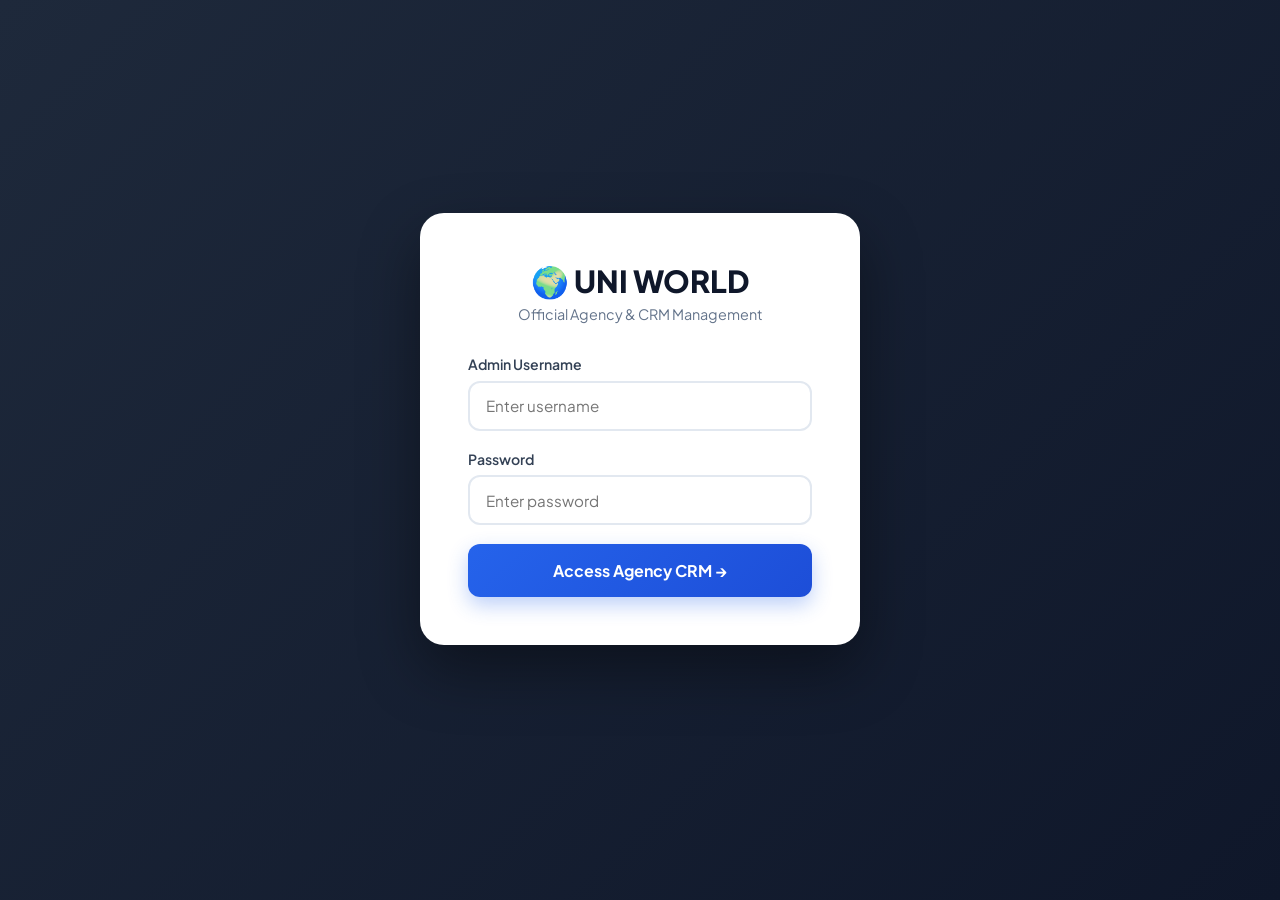
==== commit b0f048c0: "Refactor backend into modular APIRouters, add Student Portal, CRM tracking, and README documentation" ====
--- a/frontend/admin.html
+++ b/frontend/admin.html
@@ -5,18 +5,37 @@
     <meta charset="UTF-8">
     <meta name="viewport" content="width=device-width, initial-scale=1.0">
     <title>Admin Panel - Uni World</title>
+    <link rel="preconnect" href="https://fonts.googleapis.com">
+    <link rel="preconnect" href="https://fonts.gstatic.com" crossorigin>
+    <link href="https://fonts.googleapis.com/css2?family=Plus+Jakarta+Sans:wght@400;500;600;700;800&display=swap"
+        rel="stylesheet">
     <style>
+        :root {
+            --primary: #2563eb;
+            --primary-dark: #1d4ed8;
+            --primary-light: #60a5fa;
+            --accent: #f59e0b;
+            --success: #10b981;
+            --danger: #ef4444;
+            --dark: #0f172a;
+            --card-bg: #ffffff;
+            --border: #e2e8f0;
+            --text: #1e293b;
+            --text-muted: #64748b;
+        }
+
         * {
             margin: 0;
             padding: 0;
             box-sizing: border-box;
+            font-family: 'Plus Jakarta Sans', -apple-system, BlinkMacSystemFont, 'Segoe UI', Roboto, sans-serif;
         }
 
         body {
-            font-family: 'Segoe UI', Tahoma, Geneva, Verdana, sans-serif;
-            background: linear-gradient(135deg, #667eea 0%, #764ba2 100%);
+            background: linear-gradient(135deg, #1e293b 0%, #0f172a 100%);
             min-height: 100vh;
-            padding: 2rem;
+            color: var(--text);
+            padding: 1.5rem;
         }
 
         /* ── Login Screen ── */
@@ -24,16 +43,16 @@
             display: flex;
             justify-content: center;
             align-items: center;
-            min-height: calc(100vh - 4rem);
+            min-height: 90vh;
         }
 
         .login-card {
             background: white;
             padding: 3rem;
-            border-radius: 20px;
-            box-shadow: 0 20px 60px rgba(0, 0, 0, 0.3);
+            border-radius: 24px;
+            box-shadow: 0 25px 60px rgba(0, 0, 0, 0.4);
             width: 100%;
-            max-width: 420px;
+            max-width: 440px;
         }
 
         .login-logo {
@@ -42,64 +61,67 @@
         }
 
         .login-logo h1 {
-            color: #1e3a5f;
-            font-size: 2rem;
+            color: #0f172a;
+            font-size: 1.9rem;
+            font-weight: 800;
         }
 
         .login-logo p {
-            color: #64748b;
+            color: var(--text-muted);
             font-size: 0.9rem;
             margin-top: 0.3rem;
         }
 
-        .login-card h2 {
-            color: #1e3a5f;
-            margin-bottom: 1.5rem;
-            font-size: 1.4rem;
-        }
-
         .form-field {
             margin-bottom: 1.2rem;
         }
 
         .form-field label {
             display: block;
-            color: #374151;
+            color: #334155;
             font-weight: 600;
-            margin-bottom: 0.4rem;
-            font-size: 0.9rem;
-        }
-
-        .form-field input {
+            margin-bottom: 0.45rem;
+            font-size: 0.88rem;
+        }
+
+        .form-field input,
+        .form-field select,
+        .form-field textarea {
             width: 100%;
-            padding: 0.9rem 1rem;
-            border: 2px solid #e2e8f0;
-            border-radius: 10px;
-            font-size: 1rem;
+            padding: 0.85rem 1rem;
+            border: 2px solid var(--border);
+            border-radius: 12px;
+            font-size: 0.95rem;
             transition: border-color 0.2s;
-        }
-
-        .form-field input:focus {
+            background: white;
+            color: var(--text);
+        }
+
+        .form-field input:focus,
+        .form-field select:focus,
+        .form-field textarea:focus {
             outline: none;
-            border-color: #3d6fa6;
+            border-color: var(--primary);
+            box-shadow: 0 0 0 4px rgba(37, 99, 235, 0.12);
         }
 
         .login-btn {
             width: 100%;
             padding: 1rem;
-            background: linear-gradient(135deg, #3d6fa6, #2c5282);
+            background: linear-gradient(135deg, var(--primary), var(--primary-dark));
             color: white;
             border: none;
-            border-radius: 10px;
+            border-radius: 12px;
             font-size: 1rem;
             font-weight: 700;
             cursor: pointer;
-            transition: transform 0.2s, box-shadow 0.2s;
+            transition: all 0.2s;
+            box-shadow: 0 8px 20px rgba(37, 99, 235, 0.3);
         }
 
         .login-btn:hover {
             transform: translateY(-2px);
-            box-shadow: 0 5px 15px rgba(61, 111, 166, 0.4);
+            box-shadow: 0 12px 24px rgba(37, 99, 235, 0.4);
         }
 
         .login-error {
@@ -107,49 +129,41 @@
             border: 1px solid #fecaca;
             color: #dc2626;
             padding: 0.8rem 1rem;
-            border-radius: 8px;
+            border-radius: 10px;
             margin-bottom: 1rem;
             font-size: 0.9rem;
             display: none;
         }
 
-        .login-hint {
-            margin-top: 1rem;
-            padding: 0.8rem 1rem;
-            background: #f0f9ff;
-            border-radius: 8px;
-            color: #0369a1;
-            font-size: 0.82rem;
-        }
-
-        /* ── Dashboard ── */
+        /* ── Dashboard Container ── */
         #adminDashboard {
             display: none;
         }
 
         .admin-container {
-            max-width: 1400px;
+            max-width: 1450px;
             margin: 0 auto;
         }
 
         .admin-header {
             background: white;
             padding: 1.5rem 2rem;
-            border-radius: 15px;
-            margin-bottom: 2rem;
-            box-shadow: 0 5px 20px rgba(0, 0, 0, 0.1);
+            border-radius: 20px;
+            margin-bottom: 1.5rem;
+            box-shadow: 0 10px 30px rgba(0, 0, 0, 0.15);
             display: flex;
             justify-content: space-between;
             align-items: center;
         }
 
         .admin-header h1 {
-            color: #1e3a5f;
+            color: #0f172a;
             font-size: 1.8rem;
+            font-weight: 800;
         }
 
         .admin-header p {
-            color: #64748b;
+            color: var(--text-muted);
             font-size: 0.9rem;
         }
 
@@ -160,53 +174,101 @@
         }
 
         .session-info {
-            color: #64748b;
-            font-size: 0.85rem;
+            color: var(--text-muted);
+            font-size: 0.88rem;
+            font-weight: 600;
         }
 
         .logout-btn {
+            background: #f1f5f9;
+            color: #ef4444;
+            padding: 0.65rem 1.3rem;
+            border: 1px solid #fecaca;
+            border-radius: 10px;
+            cursor: pointer;
+            font-weight: 700;
+            transition: all 0.2s;
+        }
+
+        .logout-btn:hover {
             background: #ef4444;
             color: white;
-            padding: 0.7rem 1.5rem;
+        }
+
+        /* ── Stats Grid ── */
+        .stats-grid {
+            display: grid;
+            grid-template-columns: repeat(auto-fit, minmax(220px, 1fr));
+            gap: 1.2rem;
+            margin-bottom: 1.5rem;
+        }
+
+        .stat-card {
+            background: white;
+            padding: 1.4rem;
+            border-radius: 18px;
+            box-shadow: 0 10px 25px rgba(0, 0, 0, 0.08);
+            position: relative;
+            overflow: hidden;
+            border: 1px solid rgba(226, 232, 240, 0.8);
+        }
+
+        .stat-card h3 {
+            color: var(--text-muted);
+            font-size: 0.82rem;
+            text-transform: uppercase;
+            letter-spacing: 0.05em;
+            font-weight: 700;
+        }
+
+        .stat-card .number {
+            color: #0f172a;
+            font-size: 2.2rem;
+            font-weight: 800;
+            margin: 0.2rem 0;
+        }
+
+        .stat-card .icon {
+            font-size: 2.5rem;
+            position: absolute;
+            right: 1.2rem;
+            top: 1.2rem;
+            opacity: 0.15;
+        }
+
+        /* ── Navigation Tabs ── */
+        .tabs {
+            display: flex;
+            gap: 0.6rem;
+            margin-bottom: 1.5rem;
+            flex-wrap: wrap;
+        }
+
+        .tab-btn {
+            background: rgba(255, 255, 255, 0.9);
+            padding: 0.85rem 1.4rem;
             border: none;
-            border-radius: 8px;
+            border-radius: 12px;
             cursor: pointer;
-            font-weight: 600;
-        }
-
-        .logout-btn:hover {
-            background: #dc2626;
-        }
-
-        /* ── Tabs ── */
-        .tabs {
-            display: flex;
-            gap: 1rem;
-            margin-bottom: 2rem;
-            flex-wrap: wrap;
-        }
-
-        .tab-btn {
-            background: white;
-            padding: 0.9rem 1.8rem;
-            border: none;
-            border-radius: 10px;
-            cursor: pointer;
-            font-weight: 600;
-            color: #64748b;
-            transition: all 0.3s;
+            font-weight: 700;
+            font-size: 0.92rem;
+            color: #475569;
+            transition: all 0.2s;
             display: flex;
             align-items: center;
             gap: 0.5rem;
         }
 
+        .tab-btn:hover {
+            background: white;
+            color: var(--primary);
+            transform: translateY(-1px);
+        }
+
         .tab-btn.active {
-            background: #3d6fa6;
+            background: var(--primary);
             color: white;
-        }
-
-        .tab-btn:hover {
-            transform: translateY(-2px);
+            box-shadow: 0 8px 20px rgba(37, 99, 235, 0.3);
         }
 
         .tab-content {
@@ -217,61 +279,23 @@
             display: block;
         }
 
-        /* ── Stat cards ── */
-        .stats-grid {
-            display: grid;
-            grid-template-columns: repeat(auto-fit, minmax(200px, 1fr));
-            gap: 1.5rem;
-            margin-bottom: 2rem;
-        }
-
-        .stat-card {
-            background: white;
-            padding: 1.5rem;
-            border-radius: 15px;
-            box-shadow: 0 5px 20px rgba(0, 0, 0, 0.1);
-            position: relative;
-            overflow: hidden;
-        }
-
-        .stat-card h3 {
-            color: #64748b;
-            font-size: 0.85rem;
-            text-transform: uppercase;
-            letter-spacing: 0.05em;
-        }
-
-        .stat-card .number {
-            color: #1e3a5f;
-            font-size: 2.5rem;
-            font-weight: bold;
-            margin: 0.3rem 0;
-        }
-
-        .stat-card .icon {
-            font-size: 3rem;
-            position: absolute;
-            right: 1rem;
-            top: 1rem;
-            opacity: 0.15;
-        }
-
-        /* ── Sections ── */
+        /* ── Panels ── */
         .panel {
             background: white;
             padding: 2rem;
-            border-radius: 15px;
-            box-shadow: 0 5px 20px rgba(0, 0, 0, 0.1);
+            border-radius: 20px;
+            box-shadow: 0 10px 30px rgba(0, 0, 0, 0.08);
             margin-bottom: 1.5rem;
         }
 
         .panel h2 {
-            color: #1e3a5f;
+            color: #0f172a;
             margin-bottom: 1.5rem;
             display: flex;
             align-items: center;
-            gap: 0.7rem;
-            font-size: 1.3rem;
+            justify-content: space-between;
+            font-size: 1.35rem;
+            font-weight: 800;
         }
 
         .badge {
@@ -280,363 +304,292 @@
             padding: 0.25rem 0.7rem;
             border-radius: 20px;
             font-size: 0.8rem;
-            font-weight: 700;
+            font-weight: 800;
         }
 
         .badge-green {
             background: #10b981;
         }
 
-        /* ── Comment items ── */
-        .comment-item {
-            border: 2px solid #e2e8f0;
+        .badge-blue {
+            background: #2563eb;
+        }
+
+        /* ── Table Styling ── */
+        .table-responsive {
+            overflow-x: auto;
+        }
+
+        .crm-table {
+            width: 100%;
+            border-collapse: collapse;
+            text-align: left;
+            font-size: 0.92rem;
+        }
+
+        .crm-table th {
+            background: #f8fafc;
+            color: #475569;
+            font-weight: 700;
+            padding: 1rem 1.2rem;
+            border-bottom: 2px solid var(--border);
+            text-transform: uppercase;
+            font-size: 0.78rem;
+            letter-spacing: 0.05em;
+        }
+
+        .crm-table td {
+            padding: 1.1rem 1.2rem;
+            border-bottom: 1px solid var(--border);
+            vertical-align: middle;
+        }
+
+        .crm-table tr:hover {
+            background: #f8fafc;
+        }
+
+        .status-badge-table {
+            padding: 0.35rem 0.8rem;
+            border-radius: 10px;
+            font-size: 0.8rem;
+            font-weight: 700;
+            display: inline-block;
+        }
+
+        .action-btn-group {
+            display: flex;
+            gap: 0.5rem;
+            flex-wrap: wrap;
+        }
+
+        .btn-action {
+            padding: 0.45rem 0.9rem;
+            border-radius: 8px;
+            font-size: 0.82rem;
+            font-weight: 700;
+            border: none;
+            cursor: pointer;
+            transition: all 0.2s;
+            display: inline-flex;
+            align-items: center;
+            gap: 0.3rem;
+        }
+
+        .btn-view {
+            background: #dbeafe;
+            color: #1e40af;
+        }
+
+        .btn-view:hover {
+            background: #bfdbfe;
+        }
+
+        .btn-autofill {
+            background: #fef3c7;
+            color: #92400e;
+        }
+
+        .btn-autofill:hover {
+            background: #fde68a;
+        }
+
+        /* ── Modal ── */
+        .modal-overlay {
+            position: fixed;
+            inset: 0;
+            background: rgba(15, 23, 42, 0.75);
+            backdrop-filter: blur(8px);
+            display: none;
+            justify-content: center;
+            align-items: center;
+            z-index: 10000;
             padding: 1.5rem;
-            border-radius: 12px;
-            margin-bottom: 1rem;
-            transition: all 0.3s;
-        }
-
-        .comment-item:hover {
-            border-color: #3d6fa6;
-            box-shadow: 0 3px 15px rgba(0, 0, 0, 0.05);
-        }
-
-        .comment-header {
+        }
+
+        .modal-overlay.active {
+            display: flex;
+        }
+
+        .modal-box {
+            background: white;
+            border-radius: 24px;
+            width: 100%;
+            max-width: 900px;
+            max-height: 90vh;
+            overflow-y: auto;
+            padding: 2.2rem;
+            box-shadow: 0 25px 60px rgba(0, 0, 0, 0.4);
+            animation: fadeIn 0.3s ease;
+        }
+
+        .modal-header-row {
             display: flex;
             justify-content: space-between;
-            align-items: flex-start;
-            margin-bottom: 1rem;
-        }
-
-        .comment-author-info {
-            display: flex;
-            gap: 1rem;
             align-items: center;
-        }
-
-        .author-circle {
-            width: 48px;
-            height: 48px;
-            background: linear-gradient(135deg, #3d6fa6, #2c5282);
+            margin-bottom: 1.5rem;
+            padding-bottom: 1rem;
+            border-bottom: 1px solid var(--border);
+        }
+
+        .modal-header-row h3 {
+            font-size: 1.4rem;
+            color: #0f172a;
+            font-weight: 800;
+        }
+
+        .close-modal-btn {
+            background: #f1f5f9;
+            border: none;
+            width: 38px;
+            height: 38px;
             border-radius: 50%;
+            cursor: pointer;
+            font-size: 1.2rem;
+            color: #64748b;
             display: flex;
             align-items: center;
             justify-content: center;
-            color: white;
-            font-weight: bold;
-            font-size: 1.1rem;
-            flex-shrink: 0;
-        }
-
-        .author-details h4 {
-            color: #1e3a5f;
-            margin-bottom: 0.2rem;
-        }
-
-        .author-details p {
-            color: #64748b;
-            font-size: 0.85rem;
-        }
-
-        .comment-rating {
-            font-size: 1.2rem;
-        }
-
-        .comment-text {
-            color: #475569;
-            line-height: 1.8;
-            margin-bottom: 1rem;
-            font-style: italic;
-            padding: 1rem;
-            background: #f8fafc;
-            border-radius: 8px;
-        }
-
-        .comment-actions {
-            display: flex;
-            gap: 0.8rem;
-            flex-wrap: wrap;
-        }
-
-        .approve-btn,
-        .delete-btn,
-        .edit-btn {
-            padding: 0.55rem 1.3rem;
-            border: none;
-            border-radius: 8px;
-            cursor: pointer;
-            font-weight: 600;
             transition: all 0.2s;
-            font-size: 0.9rem;
-        }
-
-        .approve-btn {
-            background: #10b981;
-            color: white;
-        }
-
-        .approve-btn:hover {
-            background: #059669;
-        }
-
-        .delete-btn {
-            background: #ef4444;
-            color: white;
-        }
-
-        .delete-btn:hover {
-            background: #dc2626;
-        }
-
-        .edit-btn {
-            background: #f59e0b;
-            color: white;
-        }
-
-        .edit-btn:hover {
-            background: #d97706;
-        }
-
-        .approved-tag {
-            background: #d1fae5;
-            color: #065f46;
-            padding: 0.3rem 0.8rem;
-            border-radius: 20px;
-            font-size: 0.8rem;
-            font-weight: 600;
-        }
-
-        /* ── News form ── */
-        .news-form-grid {
+        }
+
+        .close-modal-btn:hover {
+            background: #e2e8f0;
+            color: #0f172a;
+        }
+
+        /* ── Dossier Layout ── */
+        .dossier-grid {
             display: grid;
             grid-template-columns: 1fr 1fr;
+            gap: 1.5rem;
+            margin-bottom: 1.5rem;
+        }
+
+        .dossier-card {
+            background: #f8fafc;
+            border: 1px solid var(--border);
+            border-radius: 14px;
+            padding: 1.2rem;
+        }
+
+        .dossier-card h4 {
+            font-size: 0.95rem;
+            color: #334155;
+            margin-bottom: 0.8rem;
+            font-weight: 700;
+            border-bottom: 1px solid #e2e8f0;
+            padding-bottom: 0.4rem;
+        }
+
+        .dossier-item {
+            font-size: 0.88rem;
+            margin-bottom: 0.5rem;
+            display: flex;
+            justify-content: space-between;
+        }
+
+        .dossier-item span.label {
+            color: #64748b;
+            font-weight: 500;
+        }
+
+        .dossier-item span.val {
+            font-weight: 700;
+            color: #0f172a;
+        }
+
+        /* ── Document Item in Modal ── */
+        .doc-review-card {
+            border: 1px solid var(--border);
+            border-radius: 12px;
+            padding: 1rem;
+            margin-bottom: 0.8rem;
+            display: flex;
+            justify-content: space-between;
+            align-items: center;
+            background: white;
+        }
+
+        .doc-review-left {
+            display: flex;
+            align-items: center;
             gap: 1rem;
         }
 
-        .news-form-grid .full-width {
-            grid-column: 1 / -1;
-        }
-
-        .form-group {
-            margin-bottom: 0;
-        }
-
-        .form-group label {
-            display: block;
-            color: #374151;
-            font-weight: 600;
-            margin-bottom: 0.4rem;
-            font-size: 0.85rem;
-        }
-
-        .form-group input,
-        .form-group textarea,
-        .form-group select {
-            width: 100%;
-            padding: 0.75rem 1rem;
-            border: 2px solid #e2e8f0;
-            border-radius: 8px;
-            font-size: 0.95rem;
-            transition: border-color 0.2s;
-            font-family: inherit;
-        }
-
-        .form-group input:focus,
-        .form-group textarea:focus,
-        .form-group select:focus {
-            outline: none;
-            border-color: #3d6fa6;
-        }
-
-        .form-group textarea {
-            min-height: 100px;
-            resize: vertical;
-        }
-
-        .toggle-row {
-            display: flex;
-            align-items: center;
-            gap: 1.5rem;
-            padding: 1rem;
-            background: #f8fafc;
-            border-radius: 8px;
-            margin-bottom: 0;
-        }
-
-        .toggle-label {
-            display: flex;
-            align-items: center;
-            gap: 0.5rem;
-            cursor: pointer;
-        }
-
-        .toggle-label input[type=checkbox] {
-            width: 18px;
-            height: 18px;
-            cursor: pointer;
-        }
-
-        .submit-btn {
-            background: linear-gradient(135deg, #3d6fa6, #2c5282);
+        .doc-review-icon {
+            font-size: 2rem;
+        }
+
+        /* ── Autofill Helper Section ── */
+        .autofill-box {
+            background: #f0fdf4;
+            border: 2px solid #86efac;
+            border-radius: 16px;
+            padding: 1.5rem;
+            margin-bottom: 1.5rem;
+        }
+
+        .bookmarklet-btn {
+            display: inline-block;
+            background: #16a34a;
             color: white;
-            padding: 0.85rem 2rem;
+            padding: 0.8rem 1.6rem;
+            border-radius: 12px;
+            font-weight: 800;
+            text-decoration: none;
+            box-shadow: 0 4px 15px rgba(22, 163, 74, 0.3);
+            cursor: grab;
+            transition: all 0.2s;
+        }
+
+        .bookmarklet-btn:hover {
+            background: #15803d;
+            transform: translateY(-2px);
+        }
+
+        .copy-field-btn {
+            background: #e2e8f0;
             border: none;
-            border-radius: 10px;
-            font-size: 1rem;
+            padding: 0.35rem 0.7rem;
+            border-radius: 6px;
+            font-size: 0.78rem;
             font-weight: 700;
             cursor: pointer;
             transition: all 0.2s;
         }
 
-        .submit-btn:hover {
-            transform: translateY(-2px);
-            box-shadow: 0 5px 15px rgba(61, 111, 166, 0.4);
-        }
-
-        .cancel-btn {
-            background: #94a3b8;
+        .copy-field-btn:hover {
+            background: var(--primary);
             color: white;
-            padding: 0.85rem 1.5rem;
-            border: none;
-            border-radius: 10px;
-            font-size: 1rem;
-            font-weight: 600;
-            cursor: pointer;
-        }
-
-        .form-actions {
-            display: flex;
-            gap: 1rem;
-            margin-top: 1.5rem;
-            flex-wrap: wrap;
-        }
-
-        /* ── Image Upload ── */
-        .image-upload-area {
-            border: 2px dashed #cbd5e1;
-            border-radius: 12px;
-            padding: 1.5rem;
-            text-align: center;
-            cursor: pointer;
-            transition: all 0.3s;
-            background: #f8fafc;
-            position: relative;
-        }
-
-        .image-upload-area:hover,
-        .image-upload-area.dragover {
-            border-color: #3d6fa6;
-            background: #eff6ff;
-        }
-
-        .image-upload-area input[type=file] {
-            position: absolute;
-            inset: 0;
-            opacity: 0;
-            cursor: pointer;
-            width: 100%;
-            height: 100%;
-        }
-
-        .upload-icon {
-            font-size: 2rem;
-            margin-bottom: 0.5rem;
-        }
-
-        .upload-text {
-            color: #64748b;
-            font-size: 0.9rem;
-        }
-
-        .upload-text strong {
-            color: #3d6fa6;
-        }
-
-        .image-preview-wrap {
-            position: relative;
-            margin-top: 0.8rem;
-        }
-
-        .image-preview {
-            width: 100%;
-            max-height: 200px;
-            object-fit: cover;
-            border-radius: 8px;
-            display: block;
-        }
-
-        .remove-image-btn {
-            position: absolute;
-            top: -8px;
-            right: -8px;
-            background: #ef4444;
-            color: white;
-            border: none;
-            border-radius: 50%;
-            width: 26px;
-            height: 26px;
-            cursor: pointer;
-            font-size: 0.9rem;
-            font-weight: bold;
-        }
-
-        .upload-progress {
-            margin-top: 0.8rem;
-            background: #e2e8f0;
-            border-radius: 20px;
-            height: 6px;
-            overflow: hidden;
-            display: none;
-        }
-
-        .upload-progress-bar {
-            height: 100%;
-            background: linear-gradient(90deg, #3d6fa6, #10b981);
-            border-radius: 20px;
-            transition: width 0.3s;
-            width: 0%;
-        }
-
-        .upload-status {
-            font-size: 0.82rem;
-            color: #64748b;
-            margin-top: 0.4rem;
-        }
-
-        /* ── News cards in admin ── */
+        }
+
+        /* ── News / Country / Service Grid ── */
         .news-grid {
             display: grid;
             grid-template-columns: repeat(auto-fill, minmax(320px, 1fr));
-            gap: 1.5rem;
+            gap: 1.2rem;
         }
 
         .news-card {
-            border: 2px solid #e2e8f0;
-            border-radius: 12px;
+            border: 1px solid var(--border);
+            border-radius: 14px;
             overflow: hidden;
-            transition: all 0.3s;
-        }
-
-        .news-card:hover {
-            border-color: #3d6fa6;
-            box-shadow: 0 5px 20px rgba(0, 0, 0, 0.08);
-        }
-
-        .news-card.inactive {
-            opacity: 0.55;
+            background: white;
+            box-shadow: 0 4px 15px rgba(0, 0, 0, 0.04);
+            display: flex;
+            flex-direction: column;
+            justify-content: space-between;
         }
 
         .news-card-img {
             width: 100%;
             height: 160px;
             object-fit: cover;
-            background: #e2e8f0;
         }
 
         .news-card-img-placeholder {
-            width: 100%;
-            height: 160px;
-            background: linear-gradient(135deg, #667eea22, #764ba222);
+            height: 120px;
+            background: #f1f5f9;
             display: flex;
             align-items: center;
             justify-content: center;
@@ -647,66 +600,145 @@
             padding: 1.2rem;
         }
 
-        .news-badge {
-            display: inline-block;
-            padding: 0.3rem 0.8rem;
-            background: linear-gradient(135deg, #3d6fa6, #2c5282);
-            color: white;
-            border-radius: 20px;
-            font-size: 0.78rem;
-            font-weight: 600;
-            margin-bottom: 0.6rem;
-        }
-
         .news-card-title {
-            color: #1e3a5f;
+            font-size: 1.05rem;
             font-weight: 700;
-            margin-bottom: 0.5rem;
-            font-size: 1rem;
+            color: #0f172a;
+            margin-bottom: 0.4rem;
         }
 
         .news-card-body-text {
             color: #64748b;
-            font-size: 0.85rem;
-            line-height: 1.6;
-            display: -webkit-box;
-            -webkit-line-clamp: 2;
-            -webkit-box-orient: vertical;
-            overflow: hidden;
+            font-size: 0.88rem;
+            line-height: 1.5;
+            margin-bottom: 0.8rem;
         }
 
         .news-card-meta {
-            margin-top: 0.8rem;
             font-size: 0.78rem;
             color: #94a3b8;
-        }
-
-        .news-card-meta span {
-            margin-right: 0.8rem;
+            display: flex;
+            justify-content: space-between;
         }
 
         .news-card-actions {
-            padding: 1rem 1.2rem;
-            border-top: 1px solid #f1f5f9;
+            padding: 0.8rem 1.2rem;
+            background: #f8fafc;
+            border-top: 1px solid var(--border);
             display: flex;
             gap: 0.6rem;
         }
 
-        /* ── Empty state ── */
-        .empty-state {
-            text-align: center;
-            padding: 3rem 1rem;
-            color: #94a3b8;
-        }
-
-        .empty-state-icon {
-            font-size: 3rem;
+        .edit-btn,
+        .delete-btn,
+        .approve-btn {
+            padding: 0.5rem 1rem;
+            border: none;
+            border-radius: 8px;
+            font-size: 0.85rem;
+            font-weight: 700;
+            cursor: pointer;
+            transition: all 0.2s;
+        }
+
+        .edit-btn {
+            background: #fef3c7;
+            color: #b45309;
+        }
+
+        .edit-btn:hover {
+            background: #fde68a;
+        }
+
+        .delete-btn {
+            background: #fee2e2;
+            color: #b91c1c;
+        }
+
+        .delete-btn:hover {
+            background: #fecaca;
+        }
+
+        .approve-btn {
+            background: #d1fae5;
+            color: #065f46;
+        }
+
+        .approve-btn:hover {
+            background: #a7f3d0;
+        }
+
+        /* ── Comments ── */
+        .comment-item {
+            border: 1px solid var(--border);
+            padding: 1.2rem;
+            border-radius: 14px;
             margin-bottom: 1rem;
-        }
-
-        .empty-state h3 {
-            color: #64748b;
-            margin-bottom: 0.5rem;
+            background: white;
+        }
+
+        .comment-header {
+            display: flex;
+            justify-content: space-between;
+            margin-bottom: 0.8rem;
+        }
+
+        .comment-author-info {
+            display: flex;
+            gap: 0.8rem;
+            align-items: center;
+        }
+
+        .author-circle {
+            width: 42px;
+            height: 42px;
+            background: var(--primary);
+            color: white;
+            border-radius: 50%;
+            display: flex;
+            align-items: center;
+            justify-content: center;
+            font-weight: 800;
+        }
+
+        .news-form-grid {
+            display: grid;
+            grid-template-columns: 1fr 1fr;
+            gap: 1.2rem;
+        }
+
+        .form-group.full-width {
+            grid-column: 1 / -1;
+        }
+
+        .form-actions {
+            margin-top: 1.5rem;
+            display: flex;
+            gap: 0.8rem;
+        }
+
+        .submit-btn {
+            padding: 0.85rem 1.6rem;
+            background: var(--primary);
+            color: white;
+            border: none;
+            border-radius: 10px;
+            font-weight: 700;
+            cursor: pointer;
+        }
+
+        .submit-btn:hover {
+            background: var(--primary-dark);
+        }
+
+        .cancel-btn {
+            padding: 0.85rem 1.6rem;
+            background: #e2e8f0;
+            color: #475569;
+            border: none;
+            border-radius: 10px;
+            font-weight: 700;
+            cursor: pointer;
         }
 
         /* ── Toast ── */
@@ -714,12 +746,12 @@
             position: fixed;
             bottom: 2rem;
             right: 2rem;
-            background: #1e3a5f;
+            background: #0f172a;
             color: white;
             padding: 1rem 1.5rem;
             border-radius: 12px;
-            box-shadow: 0 10px 30px rgba(0, 0, 0, 0.2);
-            z-index: 9999;
+            box-shadow: 0 10px 30px rgba(0, 0, 0, 0.3);
+            z-index: 99999;
             transform: translateY(100px);
             opacity: 0;
             transition: all 0.3s;
@@ -739,17 +771,15 @@
             background: #dc2626;
         }
 
-        @media (max-width: 700px) {
-            body {
-                padding: 1rem;
+        @keyframes fadeIn {
+            from {
+                opacity: 0;
+                transform: scale(0.96);
             }
 
-            .news-form-grid {
-                grid-template-columns: 1fr;
-            }
-
-            .tabs {
-                flex-direction: column;
+            to {
+                opacity: 1;
+                transform: scale(1);
             }
         }
     </style>
@@ -757,28 +787,24 @@
 
 <body>
 
-    <!-- ── LOGIN ── -->
+    <!-- ── LOGIN SCREEN ── -->
     <div id="loginScreen">
         <div class="login-card">
             <div class="login-logo">
                 <h1>🌍 UNI WORLD</h1>
-                <p>Admin Panel — Secure Access</p>
+                <p>Official Agency &amp; CRM Management</p>
             </div>
-            <h2>Sign In</h2>
             <div id="loginError" class="login-error">Invalid username or password.</div>
             <div class="form-field">
-                <label for="username">Username</label>
+                <label>Admin Username</label>
                 <input type="text" id="username" placeholder="Enter username" autocomplete="username">
             </div>
             <div class="form-field">
-                <label for="password">Password</label>
+                <label>Password</label>
                 <input type="password" id="password" placeholder="Enter password" autocomplete="current-password"
                     onkeydown="if(event.key==='Enter') login()">
             </div>
-            <button class="login-btn" onclick="login()">Sign In →</button>
-            <div class="login-hint">
-                🔒 Credentials are verified server-side. Session expires after 8 hours.
-            </div>
+            <button class="login-btn" onclick="login()">Access Agency CRM →</button>
         </div>
     </div>
 
@@ -788,49 +814,55 @@
 
             <div class="admin-header">
                 <div>
-                    <h1>🌍 Uni World Admin</h1>
-                    <p>Manage comments, news, and announcements</p>
+                    <h1>🌍 Uni World CRM &amp; Admin Panel</h1>
+                    <p>Student admissions, document verification &amp; university application tools</p>
                 </div>
                 <div class="header-right">
-                    <span class="session-info" id="sessionInfo"></span>
+                    <span class="session-info" id="sessionInfo">🔒 Admin Session Active</span>
                     <button class="logout-btn" onclick="logout()">Sign Out</button>
                 </div>
             </div>
 
-            <!-- Stats -->
+            <!-- Global Stats -->
             <div class="stats-grid">
                 <div class="stat-card">
-                    <h3>Total Comments</h3>
-                    <div class="number" id="totalComments">—</div>
-                    <div class="icon">💬</div>
+                    <h3>Total Registered Students</h3>
+                    <div class="number" id="statStudents">—</div>
+                    <div class="icon">👥</div>
                 </div>
                 <div class="stat-card">
-                    <h3>Pending Review</h3>
-                    <div class="number" id="pendingCount">—</div>
-                    <div class="icon">⏳</div>
+                    <h3>Document Review Needed</h3>
+                    <div class="number" id="statDocsPending">—</div>
+                    <div class="icon">📁</div>
                 </div>
                 <div class="stat-card">
-                    <h3>Avg Rating</h3>
-                    <div class="number" id="avgRating">—</div>
-                    <div class="icon">⭐</div>
+                    <h3>Active Applications</h3>
+                    <div class="number" id="statApplications">—</div>
+                    <div class="icon">🏛️</div>
                 </div>
                 <div class="stat-card">
-                    <h3>Active News</h3>
-                    <div class="number" id="activeNewsCount">—</div>
-                    <div class="icon">📢</div>
+                    <h3>Web Contact Leads</h3>
+                    <div class="number" id="statLeads">—</div>
+                    <div class="icon">📞</div>
                 </div>
             </div>
 
-            <!-- Tabs -->
+            <!-- Navigation Tabs -->
             <div class="tabs">
-                <button class="tab-btn active" onclick="switchTab('pending', this)">
-                    ⏳ Pending Comments <span class="badge" id="pendingBadge">0</span>
+                <button class="tab-btn active" onclick="switchTab('students', this)">
+                    👥 Student CRM Pipeline
                 </button>
-                <button class="tab-btn" onclick="switchTab('approved', this)">
-                    ✅ Approved Comments
+                <button class="tab-btn" onclick="switchTab('autofill', this)">
+                    ⚡ University Portal Auto-fill
+                </button>
+                <button class="tab-btn" onclick="switchTab('leads', this)">
+                    📞 Inquiries &amp; Leads <span class="badge badge-blue" id="leadsBadge">0</span>
+                </button>
+                <button class="tab-btn" onclick="switchTab('pending', this)">
+                    ⏳ Reviews <span class="badge" id="pendingBadge">0</span>
                 </button>
                 <button class="tab-btn" onclick="switchTab('news', this)">
-                    📢 News &amp; Announcements
+                    📢 Announcements
                 </button>
                 <button class="tab-btn" onclick="switchTab('countries', this)">
                     🌍 Countries
@@ -839,89 +871,185 @@
                     ⚙️ Services
                 </button>
                 <button class="tab-btn" onclick="switchTab('universities', this)">
-                    🎓 Universities
+                    🎓 Partner Universities
                 </button>
             </div>
 
-            <!-- Pending Comments -->
-            <div id="pendingTab" class="tab-content active">
+            <!-- ── TAB 1: STUDENT CRM ── -->
+            <div id="studentsTab" class="tab-content active">
                 <div class="panel">
-                    <h2>Pending Comments</h2>
+                    <h2>
+                        <span>👥 Student Admission Pipeline</span>
+                        <div style="display:flex;gap:0.8rem;">
+                            <input type="text" id="crmSearch" placeholder="🔍 Search student, passport, phone..."
+                                oninput="filterStudents()"
+                                style="padding:0.6rem 1rem;border:2px solid var(--border);border-radius:10px;font-size:0.88rem;width:280px;">
+                            <select id="crmStatusFilter" onchange="filterStudents()"
+                                style="padding:0.6rem 1rem;border:2px solid var(--border);border-radius:10px;font-size:0.88rem;">
+                                <option value="">All Stages</option>
+                                <option value="Registered">Registered</option>
+                                <option value="Docs Submitted">Docs Submitted</option>
+                                <option value="Ready for Application">Ready for Application</option>
+                                <option value="Applied">Applied</option>
+                                <option value="Offer Received">Offer Received</option>
+                                <option value="Visa Stage">Visa Stage</option>
+                                <option value="Enrolled">Enrolled</option>
+                            </select>
+                        </div>
+                    </h2>
+
+                    <div class="table-responsive">
+                        <table class="crm-table">
+                            <thead>
+                                <tr>
+                                    <th>Student</th>
+                                    <th>Passport / Contact</th>
+                                    <th>Target Destination</th>
+                                    <th>Document Status</th>
+                                    <th>Admission Stage</th>
+                                    <th>Actions</th>
+                                </tr>
+                            </thead>
+                            <tbody id="studentsTableBody">
+                                <tr>
+                                    <td colspan="6" style="text-align:center;padding:2rem;color:var(--text-muted);">
+                                        Loading students...</td>
+                                </tr>
+                            </tbody>
+                        </table>
+                    </div>
+                </div>
+            </div>
+
+            <!-- ── TAB 2: UNIVERSITY PORTAL AUTO-FILL ── -->
+            <div id="autofillTab" class="tab-content">
+                <div class="panel">
+                    <h2>⚡ 1-Click University Application Portal Auto-Filler</h2>
+                    <p style="color:var(--text-muted);font-size:0.95rem;margin-bottom:1.5rem;">
+                        Select a student to automatically generate pre-formatted application data, direct document links,
+                        and an instant browser auto-filler bookmarklet designed for university portals (e.g., Wuxi
+                        University, China Admissions, Polish Universities).
+                    </p>
+
+                    <div class="news-form-grid" style="margin-bottom:1.5rem;">
+                        <div class="form-group">
+                            <label>Select Student *</label>
+                            <select id="autofillStudentSelect" onchange="loadAutofillForSelectedStudent()">
+                                <option value="">-- Choose a student --</option>
+                            </select>
+                        </div>
+                        <div class="form-group">
+                            <label>Target University *</label>
+                            <select id="autofillTargetUni">
+                                <option value="Wuxi University">🇨🇳 Wuxi University (China)</option>
+                                <option value="Beijing Institute of Technology">🇨🇳 Beijing Institute of Technology</option>
+                                <option value="Warsaw University of Technology">🇵🇱 Warsaw University of Technology (Poland)</option>
+                                <option value="Vistula University">🇵🇱 Vistula University (Poland)</option>
+                                <option value="IU International University">🇩🇪 IU International University (Germany)</option>
+                                <option value="General University Portal">🌍 General University Admission Portal</option>
+                            </select>
+                        </div>
+                    </div>
+
+                    <div id="autofillResults" style="display:none;">
+                        <div class="autofill-box">
+                            <h3 style="color:#166534;margin-bottom:0.6rem;">⚡ Quick Browser Autofill Bookmarklet</h3>
+                            <p style="color:#15803d;font-size:0.9rem;margin-bottom:1rem;">
+                                <strong>How to use:</strong> Open the university's online application portal (e.g. Wuxi
+                                University portal) in a new tab, then click the button below or drag it to your browser bookmarks
+                                bar. It will instantly auto-fill the student's name, passport, DOB, email, and grades into the
+                                form!
+                            </p>
+                            <div style="display:flex;gap:1rem;align-items:center;flex-wrap:wrap;">
+                                <a href="javascript:void(0)" id="bookmarkletAnchor" class="bookmarklet-btn">⚡ Run Auto-Fill on
+                                    Current Page</a>
+                                <button class="btn-action btn-view" onclick="copyAutofillScript()">📋 Copy Auto-Fill Script</button>
+                            </div>
+                        </div>
+
+                        <!-- Data fields with 1-click copy -->
+                        <h3 style="margin-bottom:1rem;color:#0f172a;">📋 Fast-Copy Application Dossier Fields</h3>
+                        <div class="dossier-grid" id="autofillFieldsGrid">
+                            <!-- Populated dynamically -->
+                        </div>
+
+                        <h3 style="margin:1.5rem 0 1rem;color:#0f172a;">📁 Verified Student Document Links (Ready to Attach)</h3>
+                        <div id="autofillDocsList" style="display:flex;gap:0.8rem;flex-wrap:wrap;">
+                            <!-- Populated dynamically -->
+                        </div>
+                    </div>
+                </div>
+            </div>
+
+            <!-- ── TAB 3: LEADS & INQUIRIES ── -->
+            <div id="leadsTab" class="tab-content">
+                <div class="panel">
+                    <h2>📞 Web Inquiries &amp; Consultations</h2>
+                    <div class="table-responsive">
+                        <table class="crm-table">
+                            <thead>
+                                <tr>
+                                    <th>Name</th>
+                                    <th>Phone / Contact</th>
+                                    <th>Email</th>
+                                    <th>Target Destination</th>
+                                    <th>Message</th>
+                                    <th>Received At</th>
+                                </tr>
+                            </thead>
+                            <tbody id="leadsTableBody">
+                                <tr>
+                                    <td colspan="6" style="text-align:center;padding:2rem;color:var(--text-muted);">
+                                        Loading inquiries...</td>
+                                </tr>
+                            </tbody>
+                        </table>
+                    </div>
+                </div>
+            </div>
+
+            <!-- ── TAB 4: REVIEWS & COMMENTS ── -->
+            <div id="pendingTab" class="tab-content">
+                <div class="panel">
+                    <h2>Pending Student Testimonials</h2>
                     <div id="pendingComments"></div>
                 </div>
+                <div class="panel">
+                    <h2>Approved Testimonials</h2>
+                    <div id="approvedComments"></div>
+                </div>
             </div>
 
-            <!-- Approved Comments -->
-            <div id="approvedTab" class="tab-content">
-                <div class="panel">
-                    <h2>Approved Comments</h2>
-                    <div id="approvedComments"></div>
-                </div>
-            </div>
-
-            <!-- News Tab -->
+            <!-- ── TAB 5: ANNOUNCEMENTS ── -->
             <div id="newsTab" class="tab-content">
-
-                <!-- Create / Edit Form -->
                 <div class="panel">
                     <h2 id="newsFormTitle">➕ Create News / Announcement</h2>
                     <div class="news-form-grid">
                         <div class="form-group full-width">
                             <label>Title *</label>
-                            <input type="text" id="newsTitle"
-                                placeholder="e.g. 100% Scholarship at Beijing University!">
+                            <input type="text" id="newsTitle" placeholder="e.g. 100% Scholarship at Wuxi University!">
                         </div>
                         <div class="form-group full-width">
                             <label>Body / Description *</label>
-                            <textarea id="newsBody" placeholder="Full details of the announcement..."></textarea>
+                            <textarea id="newsBody" placeholder="Full details of announcement..."></textarea>
                         </div>
                         <div class="form-group">
                             <label>Badge Label</label>
-                            <input type="text" id="newsBadge" placeholder="e.g. 🎓 Scholarship, 🔥 Hot Deal, ⏰ Limited">
+                            <input type="text" id="newsBadge" placeholder="e.g. 🎓 Scholarship, 🔥 Hot Deal">
+                        </div>
+                        <div class="form-group">
+                            <label>Image URL</label>
+                            <input type="url" id="newsImage" placeholder="https://...">
                         </div>
                         <div class="form-group">
                             <label>Expires At (optional)</label>
                             <input type="datetime-local" id="newsExpires">
                         </div>
-                        <div class="form-group full-width">
-                            <label>Image</label>
-                            <div class="image-upload-area" id="uploadArea">
-                                <input type="file" id="imageFileInput" accept="image/*">
-                                <div id="uploadPlaceholder">
-                                    <div class="upload-icon">🖼️</div>
-                                    <div class="upload-text"><strong>Click to upload</strong> or drag &amp; drop</div>
-                                    <div class="upload-text" style="font-size:0.78rem;margin-top:0.3rem">JPG, PNG, WEBP
-                                        up to 10MB</div>
-                                </div>
-                                <div id="imagePreviewWrap" class="image-preview-wrap" style="display:none">
-                                    <img id="imagePreview" class="image-preview" src="" alt="Preview">
-                                    <button type="button" class="remove-image-btn" onclick="removeImage()">✕</button>
-                                </div>
-                            </div>
-                            <div class="upload-progress" id="uploadProgress">
-                                <div class="upload-progress-bar" id="uploadProgressBar"></div>
-                            </div>
-                            <div class="upload-status" id="uploadStatus"></div>
-                            <input type="hidden" id="newsImage">
-                        </div>
                         <div class="form-group">
-                            <label>Link URL (optional)</label>
-                            <input type="url" id="newsLink" placeholder="https://...">
-                        </div>
-                        <div class="form-group">
-                            <label>Link Button Text</label>
-                            <input type="text" id="newsLinkText" placeholder="e.g. Apply Now, Learn More">
-                        </div>
-                        <div class="form-group">
-                            <div class="toggle-row">
-                                <label class="toggle-label">
-                                    <input type="checkbox" id="newsActive" checked>
-                                    Active (visible on site)
-                                </label>
-                                <label class="toggle-label">
-                                    <input type="checkbox" id="newsTicker">
-                                    Show in top ticker
-                                </label>
+                            <div class="toggle-row" style="margin-top:1.8rem;">
+                                <label><input type="checkbox" id="newsActive" checked> Active</label>
+                                <label style="margin-left:1.5rem;"><input type="checkbox" id="newsTicker"> Display on Top
+                                    Ticker</label>
                             </div>
                         </div>
                     </div>
@@ -931,64 +1059,35 @@
                             style="display:none">Cancel</button>
                     </div>
                 </div>
-
-                <!-- News List -->
                 <div class="panel">
                     <h2>All Announcements <span class="badge badge-green" id="newsListCount">0</span></h2>
                     <div id="newsList" class="news-grid"></div>
                 </div>
             </div>
 
-            <!-- Countries Tab -->
+            <!-- ── TAB 6: COUNTRIES ── -->
             <div id="countriesTab" class="tab-content">
                 <div class="panel">
-                    <h2 id="countryFormTitle">🌍 Add Country</h2>
+                    <h2 id="countryFormTitle">🌍 Add Study Destination</h2>
                     <div class="news-form-grid">
                         <div class="form-group"><label>Country Name *</label><input type="text" id="cName"
                                 placeholder="e.g. China"></div>
+                        <div class="form-group"><label>Flag Emoji *</label><input type="text" id="cFlag"
+                                placeholder="e.g. 🇨🇳"></div>
+                        <div class="form-group"><label>University Count</label><input type="text" id="cCount"
+                                placeholder="e.g. 50+ Universities"></div>
+                        <div class="form-group"><label>Image URL</label><input type="url" id="cImage"
+                                placeholder="https://..."></div>
+                        <div class="form-group full-width"><label>Description</label><textarea id="cDesc"
+                                placeholder="Overview of studying in this country..."></textarea></div>
+                        <div class="form-group"><label>Popular Programs</label><input type="text" id="cPrograms"
+                                placeholder="Computer Science, Business, Medicine"></div>
+                        <div class="form-group"><label>Living Costs</label><input type="text" id="cCost"
+                                placeholder="$300 - $500 / month"></div>
+                        <div class="form-group"><label>Sort Order</label><input type="number" id="cSort" value="0">
+                        </div>
                         <div class="form-group">
-                            <label>Country Image</label>
-                            <div class="image-upload-area" id="cUploadArea">
-                                <input type="file" id="cFileInput" accept="image/*" onchange="uploadCountryImage(this)">
-                                <div id="cUploadPlaceholder">
-                                    <div class="upload-icon">🖼️</div>
-                                    <div class="upload-text"><strong>Click to upload</strong> or drag &amp; drop</div>
-                                    <div class="upload-text" style="font-size:0.78rem;margin-top:0.3rem">JPG, PNG, WEBP
-                                        up to 10MB</div>
-                                </div>
-                                <div id="cImagePreviewWrap" class="image-preview-wrap" style="display:none">
-                                    <img id="cImagePreview" class="image-preview" src="" alt="Preview">
-                                    <button type="button" class="remove-image-btn"
-                                        onclick="resetCountryUpload()">✕</button>
-                                </div>
-                            </div>
-                            <div class="upload-progress" id="cUploadProgress">
-                                <div class="upload-progress-bar" id="cUploadProgressBar"></div>
-                            </div>
-                            <div class="upload-status" id="cUploadStatus"></div>
-                            <input type="hidden" id="cImage">
-                        </div>
-                        <div class="form-group"><label>University Count Text</label><input type="text" id="cUniCount"
-                                placeholder="e.g. 10+ Partner Universities"></div>
-                        <div class="form-group"><label>Modal Key</label><input type="text" id="cModalKey"
-                                placeholder="e.g. china (for popup)"></div>
-                        <div class="form-group full-width"><label>Description</label><textarea id="cDesc"
-                                placeholder="Brief description of studying in this country..."></textarea></div>
-                        <div class="form-group full-width"><label>Programs <small style="color:#94a3b8">(comma
-                                    separated, e.g. Engineering, Business, Medicine)</small></label><input type="text"
-                                id="cPrograms" placeholder="Engineering, Business, Medicine, Computer Science"></div>
-                        <div class="form-group"><label>Cost of Living</label><input type="text" id="cCost"
-                                placeholder="e.g. $400-600/month"></div>
-                        <div class="form-group"><label>Language</label><input type="text" id="cLanguage"
-                                placeholder="e.g. English programs available"></div>
-                        <div class="form-group full-width"><label>Visa Requirements</label><textarea id="cVisa"
-                                placeholder="e.g. Student visa required, processing time: 2-3 months"
-                                style="min-height:70px"></textarea></div>
-                        <div class="form-group"><label>Sort Order</label><input type="number" id="cSort" value="0">
-                        </div>
-                        <div class="form-group">
-                            <div class="toggle-row"><label class="toggle-label"><input type="checkbox" id="cActive"
-                                        checked> Active (visible on site)</label></div>
+                            <label style="margin-top:1.8rem;"><input type="checkbox" id="cActive" checked> Active</label>
                         </div>
                     </div>
                     <div class="form-actions">
@@ -1003,63 +1102,23 @@
                 </div>
             </div>
 
-            <!-- Services Tab -->
+            <!-- ── TAB 7: SERVICES ── -->
             <div id="servicesTab" class="tab-content">
                 <div class="panel">
                     <h2 id="serviceFormTitle">⚙️ Add Service</h2>
                     <div class="news-form-grid">
                         <div class="form-group"><label>Service Title *</label><input type="text" id="sTitle"
                                 placeholder="e.g. Visa Support"></div>
-                        <div class="form-group">
-                            <label>Service Image</label>
-                            <div class="image-upload-area" id="sUploadArea">
-                                <input type="file" id="sFileInput" accept="image/*" onchange="uploadServiceImage(this)">
-                                <div id="sUploadPlaceholder">
-                                    <div class="upload-icon">🖼️</div>
-                                    <div class="upload-text"><strong>Click to upload</strong> or drag &amp; drop</div>
-                                    <div class="upload-text" style="font-size:0.78rem;margin-top:0.3rem">JPG, PNG, WEBP
-                                        up to 10MB</div>
-                                </div>
-                                <div id="sImagePreviewWrap" class="image-preview-wrap" style="display:none">
-                                    <img id="sImagePreview" class="image-preview" src="" alt="Preview">
-                                    <button type="button" class="remove-image-btn"
-                                        onclick="resetServiceUpload()">✕</button>
-                                </div>
-                            </div>
-                            <div class="upload-progress" id="sUploadProgress">
-                                <div class="upload-progress-bar" id="sUploadProgressBar"></div>
-                            </div>
-                            <div class="upload-status" id="sUploadStatus"></div>
-                            <input type="hidden" id="sImage">
-                        </div>
-                        <div class="form-group full-width"><label>Short Description *</label><textarea id="sDesc"
-                                placeholder="One sentence overview of the service..."
-                                style="min-height:70px"></textarea></div>
-                        <div class="form-group full-width"><label>What We Offer <small style="color:#94a3b8">(one item
-                                    per line — these become bullet points in the popup)</small></label>
-                            <textarea id="sDetails"
-                                placeholder="Visa requirement consultation&#10;Document checklist and preparation&#10;Application form assistance&#10;Interview preparation and coaching"
-                                style="min-height:130px"></textarea>
-                        </div>
-                        <div class="form-group full-width"><label>Why Choose This Service?</label><textarea
-                                id="sBenefits" placeholder="Explain the main benefit to students..."
-                                style="min-height:80px"></textarea></div>
-                        <div class="form-group"><label>Modal Key</label><input type="text" id="sModalKey"
-                                placeholder="e.g. visa"></div>
-                        <div class="form-group"><label>Sort Order</label><input type="number" id="sSort" value="0">
-                        </div>
-                        <div class="form-group">
-                            <div class="toggle-row">
-                                <label class="toggle-label"><input type="checkbox" id="sActive" checked> Active</label>
-                                <label class="toggle-label"><input type="checkbox" id="sFeatured"> Featured (highlighted
-                                    card)</label>
-                            </div>
+                        <div class="form-group"><label>Icon Emoji</label><input type="text" id="sIcon"
+                                placeholder="e.g. 🛂"></div>
+                        <div class="form-group full-width"><label>Description *</label><textarea id="sDesc"
+                                placeholder="Brief summary of service..."></textarea></div>
+                        <div class="form-group full-width"><label>Details (Bullet Points)</label><textarea id="sDetails"
+                                placeholder="Document checklist&#10;Application form assistance&#10;Interview coaching"></textarea>
                         </div>
                     </div>
                     <div class="form-actions">
                         <button class="submit-btn" onclick="saveService()">💾 Save Service</button>
-                        <button class="cancel-btn" id="cancelServiceBtn" onclick="cancelServiceEdit()"
-                            style="display:none">Cancel</button>
                     </div>
                 </div>
                 <div class="panel">
@@ -1068,39 +1127,24 @@
                 </div>
             </div>
 
-            <!-- Universities Tab -->
+            <!-- ── TAB 8: UNIVERSITIES ── -->
             <div id="universitiesTab" class="tab-content">
                 <div class="panel">
-                    <h2 id="uniFormTitle">🎓 Add University</h2>
+                    <h2 id="uniFormTitle">🎓 Add Partner University</h2>
                     <div class="news-form-grid">
                         <div class="form-group"><label>University Name *</label><input type="text" id="uName"
-                                placeholder="e.g. Beijing University"></div>
-                        <div class="form-group"><label>Country *</label>
-                            <select id="uCountry">
-                                <option value="">-- Select a country --</option>
-                            </select>
-                        </div>
-                        <div class="form-group full-width"><label>Description</label><textarea id="uDesc"
-                                placeholder="Brief description of the university..."></textarea></div>
-                        <div class="form-group"><label>Image URL</label><input type="url" id="uImage"
+                                placeholder="e.g. Wuxi University"></div>
+                        <div class="form-group"><label>Country *</label><input type="text" id="uCountry"
+                                placeholder="e.g. China"></div>
+                        <div class="form-group"><label>Ranking</label><input type="text" id="uRanking"
+                                placeholder="e.g. Top Provincial University"></div>
+                        <div class="form-group"><label>Programs</label><input type="text" id="uPrograms"
+                                placeholder="Software Engineering, International Trade"></div>
+                        <div class="form-group"><label>Website URL</label><input type="url" id="uLink"
                                 placeholder="https://..."></div>
-                        <div class="form-group"><label>Ranking</label><input type="text" id="uRanking"
-                                placeholder="e.g. QS Top 500, #1 in China"></div>
-                        <div class="form-group"><label>Programs (comma separated)</label><input type="text"
-                                id="uPrograms" placeholder="e.g. Engineering, Medicine, Business"></div>
-                        <div class="form-group"><label>Website URL</label><input type="url" id="uLink"
-                                placeholder="https://university.edu"></div>
-                        <div class="form-group"><label>Sort Order</label><input type="number" id="uSort" value="0">
-                        </div>
-                        <div class="form-group">
-                            <div class="toggle-row"><label class="toggle-label"><input type="checkbox" id="uActive"
-                                        checked> Active (visible on site)</label></div>
-                        </div>
                     </div>
                     <div class="form-actions">
                         <button class="submit-btn" onclick="saveUniversity()">💾 Save University</button>
-                        <button class="cancel-btn" id="cancelUniBtn" onclick="cancelUniEdit()"
-                            style="display:none">Cancel</button>
                     </div>
                 </div>
                 <div class="panel">
@@ -1112,26 +1156,121 @@
         </div>
     </div>
 
+    <!-- ── STUDENT 360° DOSSIER MODAL ── -->
+    <div id="studentModal" class="modal-overlay">
+        <div class="modal-box">
+            <div class="modal-header-row">
+                <h3 id="modalStudentName">Student Dossier</h3>
+                <button class="close-modal-btn" onclick="closeStudentModal()">✕</button>
+            </div>
+
+            <div class="dossier-grid">
+                <div class="dossier-card">
+                    <h4>👤 Personal &amp; Passport Info</h4>
+                    <div class="dossier-item"><span class="label">Email:</span> <span class="val" id="mEmail">—</span>
+                    </div>
+                    <div class="dossier-item"><span class="label">Phone:</span> <span class="val" id="mPhone">—</span>
+                    </div>
+                    <div class="dossier-item"><span class="label">Passport Number:</span> <span class="val"
+                            id="mPassport">—</span></div>
+                    <div class="dossier-item"><span class="label">Date of Birth:</span> <span class="val" id="mDob">—</span>
+                    </div>
+                    <div class="dossier-item"><span class="label">Nationality:</span> <span class="val"
+                            id="mNationality">—</span></div>
+                    <div class="dossier-item"><span class="label">Address:</span> <span class="val" id="mAddress">—</span>
+                    </div>
+                </div>
+
+                <div class="dossier-card">
+                    <h4>🎓 Academic &amp; Target Destination</h4>
+                    <div class="dossier-item"><span class="label">High School:</span> <span class="val"
+                            id="mSchool">—</span></div>
+                    <div class="dossier-item"><span class="label">GPA:</span> <span class="val" id="mGpa">—</span></div>
+                    <div class="dossier-item"><span class="label">IELTS / TOEFL:</span> <span class="val"
+                            id="mIelts">—</span></div>
+                    <div class="dossier-item"><span class="label">Target Country:</span> <span class="val"
+                            id="mCountry">—</span></div>
+                    <div class="dossier-item"><span class="label">Target Degree:</span> <span class="val"
+                            id="mDegree">—</span></div>
+                    <div class="dossier-item"><span class="label">Major:</span> <span class="val" id="mMajor">—</span>
+                    </div>
+                </div>
+            </div>
+
+            <!-- Pipeline Status Changer -->
+            <div class="dossier-card" style="margin-bottom:1.5rem;">
+                <h4>🚦 Update Admission Stage</h4>
+                <div style="display:flex;gap:1rem;align-items:center;">
+                    <select id="mStatusSelect"
+                        style="padding:0.6rem 1rem;border:2px solid var(--border);border-radius:10px;font-weight:700;">
+                        <option value="Registered">Registered</option>
+                        <option value="Docs Submitted">Docs Submitted</option>
+                        <option value="Ready for Application">Ready for Application</option>
+                        <option value="Applied">Applied</option>
+                        <option value="Offer Received">Offer Received</option>
+                        <option value="Visa Stage">Visa Stage</option>
+                        <option value="Enrolled">Enrolled</option>
+                    </select>
+                    <button class="btn-action btn-view" onclick="updateModalStudentStatus()">Update Stage</button>
+                </div>
+            </div>
+
+            <!-- Uploaded Documents & Review -->
+            <div class="dossier-card" style="margin-bottom:1.5rem;">
+                <h4>📁 Uploaded Documents &amp; Verification</h4>
+                <div id="modalDocsList">
+                    <p style="color:var(--text-muted);">No documents uploaded yet.</p>
+                </div>
+            </div>
+
+            <!-- Assign Target Application -->
+            <div class="dossier-card">
+                <h4>🏛️ Assign Target University Application</h4>
+                <div class="news-form-grid" style="margin-top:0.8rem;">
+                    <div class="form-group">
+                        <label>University Name</label>
+                        <input type="text" id="appUniName" placeholder="e.g. Wuxi University">
+                    </div>
+                    <div class="form-group">
+                        <label>Program Name</label>
+                        <input type="text" id="appProgram" placeholder="e.g. Bachelor in Computer Science">
+                    </div>
+                    <div class="form-group">
+                        <label>Intake Semester</label>
+                        <input type="text" id="appIntake" placeholder="e.g. Fall 2026">
+                    </div>
+                    <div class="form-group">
+                        <label>Application Status</label>
+                        <select id="appStatus">
+                            <option value="Submitted to University">Submitted to University</option>
+                            <option value="Under Review">Under Review</option>
+                            <option value="Conditional Offer">Conditional Offer</option>
+                            <option value="Full Offer">Full Offer / Admitted</option>
+                            <option value="Visa Granted">Visa Granted</option>
+                        </select>
+                    </div>
+                </div>
+                <button class="btn-action btn-view" onclick="addStudentApplication()" style="margin-top:0.8rem;">➕ Assign
+                    University Application</button>
+            </div>
+        </div>
+    </div>
+
     <div class="toast" id="toast"></div>
 
     <script>
         const API_URL = '';
         let authToken = null;
-        let editingNewsId = null;
+        let allStudentsCache = [];
+        let currentModalStudentId = null;
+        let autofillCache = {};
 
         // ── Auth ──
-
         async function login() {
             const username = document.getElementById('username').value.trim();
             const password = document.getElementById('password').value;
             const errEl = document.getElementById('loginError');
             errEl.style.display = 'none';
-
-            if (!username || !password) {
-                errEl.textContent = 'Please enter username and password.';
-                errEl.style.display = 'block';
-                return;
-            }
 
             try {
                 const res = await fetch(`${API_URL}/api/admin/login`, {
@@ -1145,7 +1284,6 @@
                 sessionStorage.setItem('adminToken', authToken);
                 showDashboard();
             } catch (e) {
-                errEl.textContent = 'Invalid username or password.';
                 errEl.style.display = 'block';
             }
         }
@@ -1159,19 +1297,15 @@
         function showDashboard() {
             document.getElementById('loginScreen').style.display = 'none';
             document.getElementById('adminDashboard').style.display = 'block';
-            document.getElementById('sessionInfo').textContent = '🔒 Session active';
-            loadData();
-        }
-
-        // Auto-restore session within same tab
+            loadCRMData();
+        }
+
         const saved = sessionStorage.getItem('adminToken');
         if (saved) { authToken = saved; showDashboard(); }
 
         function authHeaders() {
             return { 'Authorization': `Bearer ${authToken}`, 'Content-Type': 'application/json' };
         }
-
-        // ── Helpers ──
 
         function showToast(msg, type = 'success') {
             const t = document.getElementById('toast');
@@ -1185,16 +1319,15 @@
             document.querySelectorAll('.tab-content').forEach(c => c.classList.remove('active'));
             btn.classList.add('active');
             document.getElementById(tab + 'Tab').classList.add('active');
+
+            if (tab === 'students') loadStudents();
+            if (tab === 'autofill') populateAutofillStudentDropdown();
+            if (tab === 'leads') loadLeads();
+            if (tab === 'pending') { loadPendingComments(); loadApprovedComments(); }
             if (tab === 'news') loadNews();
             if (tab === 'countries') loadCountries();
             if (tab === 'services') loadServices();
-            if (tab === 'universities') { loadUniversities(); populateCountryDropdown(); }
-        }
-
-        // ── Load all data ──
-
-        async function loadData() {
-            await Promise.all([loadPendingComments(), loadApprovedComments(), loadStats(), loadNews()]);
+            if (tab === 'universities') loadUniversities();
         }
 
         async function apiGet(path) {
@@ -1203,241 +1336,554 @@
             return res.json();
         }
 
-        // ── Comments ──
-
+        async function loadCRMData() {
+            loadStudents();
+            loadLeads();
+            loadPendingComments();
+            loadNews();
+        }
+
+        // ── Student CRM ──
+        async function loadStudents() {
+            try {
+                const students = await apiGet('/api/admin/students');
+                allStudentsCache = students;
+                document.getElementById('statStudents').textContent = students.length;
+
+                const pendingDocs = students.reduce((sum, s) => sum + (s.document_count - s.verified_doc_count), 0);
+                document.getElementById('statDocsPending').textContent = pendingDocs;
+
+                const apps = students.reduce((sum, s) => sum + parseInt(s.application_count || 0), 0);
+                document.getElementById('statApplications').textContent = apps;
+
+                renderStudentsTable(students);
+                populateAutofillStudentDropdown();
+            } catch (e) { console.error(e); }
+        }
+
+        function renderStudentsTable(students) {
+            const tbody = document.getElementById('studentsTableBody');
+            if (!students.length) {
+                tbody.innerHTML = `<tr><td colspan="6" style="text-align:center;padding:2rem;color:var(--text-muted);">No students registered yet.</td></tr>`;
+                return;
+            }
+
+            tbody.innerHTML = students.map(s => {
+                let badgeColor = '#dbeafe';
+                let textColor = '#1e40af';
+                if (s.status === 'Docs Submitted') { badgeColor = '#fef3c7'; textColor = '#b45309'; }
+                if (s.status === 'Ready for Application') { badgeColor = '#e0e7ff'; textColor = '#4338ca'; }
+                if (s.status === 'Applied') { badgeColor = '#ede9fe'; textColor = '#6d28d9'; }
+                if (s.status === 'Offer Received' || s.status === 'Visa Stage') { badgeColor = '#d1fae5'; textColor = '#065f46'; }
+
+                return `
+                <tr>
+                    <td>
+                        <strong>${escHtml(s.full_name)}</strong><br>
+                        <span style="font-size:0.8rem;color:#64748b;">${escHtml(s.email)}</span>
+                    </td>
+                    <td>
+                        <strong>${s.passport_number ? escHtml(s.passport_number) : '<em>No Passport</em>'}</strong><br>
+                        <span style="font-size:0.8rem;color:#64748b;">${escHtml(s.phone || '—')}</span>
+                    </td>
+                    <td>
+                        ${escHtml(s.target_country || 'Not set')}<br>
+                        <span style="font-size:0.8rem;color:#64748b;">${escHtml(s.target_degree || '')} (${escHtml(s.target_major || 'Major open')})</span>
+                    </td>
+                    <td>
+                        <span style="font-weight:700;color:${s.verified_doc_count > 0 ? '#10b981' : '#f59e0b'}">
+                            📁 ${s.verified_doc_count}/${s.document_count} Verified
+                        </span>
+                    </td>
+                    <td>
+                        <span class="status-badge-table" style="background:${badgeColor};color:${textColor}">
+                            ${escHtml(s.status || 'Registered')}
+                        </span>
+                    </td>
+                    <td>
+                        <div class="action-btn-group">
+                            <button class="btn-action btn-view" onclick="openStudentModal(${s.id})">👁️ Dossier &amp; Docs</button>
+                            <button class="btn-action btn-autofill" onclick="selectStudentForAutofill(${s.id})">⚡ Auto-fill</button>
+                        </div>
+                    </td>
+                </tr>`;
+            }).join('');
+        }
+
+        function filterStudents() {
+            const query = document.getElementById('crmSearch').value.toLowerCase();
+            const status = document.getElementById('crmStatusFilter').value;
+
+            const filtered = allStudentsCache.filter(s => {
+                const matchQ = (s.full_name || '').toLowerCase().includes(query) ||
+                    (s.email || '').toLowerCase().includes(query) ||
+                    (s.passport_number || '').toLowerCase().includes(query) ||
+                    (s.phone || '').toLowerCase().includes(query);
+                const matchStatus = !status || s.status === status;
+                return matchQ && matchStatus;
+            });
+            renderStudentsTable(filtered);
+        }
+
+        // ── Student Dossier Modal & Document Verification ──
+        async function openStudentModal(sid) {
+            currentModalStudentId = sid;
+            try {
+                const data = await apiGet(`/api/admin/students/${sid}`);
+                const s = data.student;
+                const docs = data.documents || [];
+
+                document.getElementById('modalStudentName').textContent = `🎓 ${s.full_name} — Admission Dossier`;
+                document.getElementById('mEmail').textContent = s.email || '—';
+                document.getElementById('mPhone').textContent = s.phone || '—';
+                document.getElementById('mPassport').textContent = s.passport_number || '—';
+                document.getElementById('mDob').textContent = s.date_of_birth || '—';
+                document.getElementById('mNationality').textContent = s.nationality || 'Uzbekistan';
+                document.getElementById('mAddress').textContent = s.address || '—';
+                document.getElementById('mSchool').textContent = s.high_school_name || '—';
+                document.getElementById('mGpa').textContent = s.gpa || '—';
+                document.getElementById('mIelts').textContent = s.ielts_score || '—';
+                document.getElementById('mCountry').textContent = s.target_country || '—';
+                document.getElementById('mDegree').textContent = s.target_degree || '—';
+                document.getElementById('mMajor').textContent = s.target_major || '—';
+                document.getElementById('mStatusSelect').value = s.status || 'Registered';
+
+                renderModalDocuments(docs);
+                document.getElementById('studentModal').classList.add('active');
+            } catch (e) { console.error(e); }
+        }
+
+        function closeStudentModal() {
+            document.getElementById('studentModal').classList.remove('active');
+            currentModalStudentId = null;
+        }
+
+        function renderModalDocuments(docs) {
+            const list = document.getElementById('modalDocsList');
+            if (!docs.length) {
+                list.innerHTML = `<p style="color:var(--text-muted);font-size:0.9rem;">No documents uploaded by student yet.</p>`;
+                return;
+            }
+
+            list.innerHTML = docs.map(d => {
+                let badge = `<span style="color:#f59e0b;font-weight:700;">⏳ Pending</span>`;
+                if (d.status === 'verified') badge = `<span style="color:#10b981;font-weight:700;">✅ Approved</span>`;
+                if (d.status === 'rejected') badge = `<span style="color:#ef4444;font-weight:700;">❌ Rejected</span>`;
+
+                return `
+                <div class="doc-review-card">
+                    <div class="doc-review-left">
+                        <div class="doc-review-icon">📄</div>
+                        <div>
+                            <strong>${escHtml(d.title)}</strong> (${badge})<br>
+                            <a href="${escHtml(d.file_url)}" target="_blank" style="color:var(--primary);font-size:0.85rem;font-weight:600;">👁️ View File (${escHtml(d.file_size || 'Link')})</a>
+                            ${d.admin_feedback ? `<div style="font-size:0.8rem;color:#ef4444;margin-top:0.2rem;">Note: ${escHtml(d.admin_feedback)}</div>` : ''}
+                        </div>
+                    </div>
+                    <div style="display:flex;gap:0.5rem;">
+                        <button class="btn-action btn-view" onclick="reviewDocument(${d.id}, 'verified')">✅ Approve</button>
+                        <button class="btn-action btn-autofill" onclick="reviewDocument(${d.id}, 'rejected')">❌ Reject / Feedback</button>
+                    </div>
+                </div>`;
+            }).join('');
+        }
+
+        async function reviewDocument(docId, status) {
+            let feedback = '';
+            if (status === 'rejected') {
+                feedback = prompt('Enter reason / feedback for student (e.g. "Passport image is blurry, please re-upload in high resolution"):');
+                if (feedback === null) return;
+            }
+
+            try {
+                const res = await fetch(`${API_URL}/api/admin/documents/${docId}/review`, {
+                    method: 'PUT',
+                    headers: authHeaders(),
+                    body: JSON.stringify({ status, admin_feedback: feedback })
+                });
+                if (res.ok) {
+                    showToast('Document review updated! ✨');
+                    openStudentModal(currentModalStudentId);
+                    loadStudents();
+                }
+            } catch (e) { showToast('Error', 'error'); }
+        }
+
+        async function updateModalStudentStatus() {
+            const status = document.getElementById('mStatusSelect').value;
+            try {
+                const res = await fetch(`${API_URL}/api/admin/students/${currentModalStudentId}/status`, {
+                    method: 'PUT',
+                    headers: authHeaders(),
+                    body: JSON.stringify({ status })
+                });
+                if (res.ok) {
+                    showToast('Status updated! 🚦');
+                    loadStudents();
+                }
+            } catch (e) { showToast('Error', 'error'); }
+        }
+
+        async function addStudentApplication() {
+            const university_name = document.getElementById('appUniName').value.trim();
+            if (!university_name) { showToast('Enter university name', 'error'); return; }
+
+            const payload = {
+                university_name,
+                program_name: document.getElementById('appProgram').value.trim(),
+                intake_semester: document.getElementById('appIntake').value.trim(),
+                status: document.getElementById('appStatus').value
+            };
+
+            try {
+                const res = await fetch(`${API_URL}/api/admin/students/${currentModalStudentId}/applications`, {
+                    method: 'POST',
+                    headers: authHeaders(),
+                    body: JSON.stringify(payload)
+                });
+                if (res.ok) {
+                    showToast('University application created! 🎓');
+                    document.getElementById('appUniName').value = '';
+                    loadStudents();
+                }
+            } catch (e) { showToast('Error', 'error'); }
+        }
+
+        // ── University Portal Autofill Package ──
+        function populateAutofillStudentDropdown() {
+            const select = document.getElementById('autofillStudentSelect');
+            if (!select) return;
+            select.innerHTML = '<option value="">-- Choose a student --</option>' +
+                allStudentsCache.map(s => `<option value="${s.id}">${s.full_name} (${s.passport_number || s.email})</option>`).join('');
+        }
+
+        function selectStudentForAutofill(sid) {
+            switchTab('autofill', document.querySelectorAll('.tab-btn')[1]);
+            document.getElementById('autofillStudentSelect').value = sid;
+            loadAutofillForSelectedStudent();
+        }
+
+        async function loadAutofillForSelectedStudent() {
+            const sid = document.getElementById('autofillStudentSelect').value;
+            if (!sid) {
+                document.getElementById('autofillResults').style.display = 'none';
+                return;
+            }
+
+            const targetUni = document.getElementById('autofillTargetUni').value;
+            try {
+                const data = await apiGet(`/api/admin/students/${sid}/autofill-payload?target_uni=${encodeURIComponent(targetUni)}`);
+                autofillCache = data;
+
+                document.getElementById('autofillResults').style.display = 'block';
+
+                // Setup Bookmarklet anchor
+                const bookmarkletAnchor = document.getElementById('bookmarkletAnchor');
+                bookmarkletAnchor.setAttribute('href', `javascript:${encodeURIComponent(data.bookmarklet_code)}`);
+
+                // Render field boxes with 1-click copy buttons
+                const f = data.package.fields;
+                const grid = document.getElementById('autofillFieldsGrid');
+                const fieldList = [
+                    { label: 'Full Legal Name', val: f.fullName },
+                    { label: 'First / Given Name', val: f.firstName },
+                    { label: 'Last Name / Surname', val: f.lastName },
+                    { label: 'Passport Number', val: f.passportNumber },
+                    { label: 'Date of Birth (YYYY-MM-DD)', val: f.dateOfBirth },
+                    { label: 'Nationality', val: f.nationality },
+                    { label: 'Email Address', val: f.email },
+                    { label: 'Phone Number', val: f.phone },
+                    { label: 'High School / Institution', val: f.highSchool },
+                    { label: 'GPA / Grade Average', val: f.gpa },
+                    { label: 'IELTS / English Score', val: f.ielts },
+                    { label: 'Target Major', val: f.major },
+                    { label: 'Degree Level', val: f.degreeLevel },
+                    { label: 'Residential Address', val: f.address }
+                ];
+
+                grid.innerHTML = fieldList.map(item => `
+                    <div class="dossier-card" style="display:flex;justify-content:space-between;align-items:center;">
+                        <div>
+                            <div style="font-size:0.78rem;color:#64748b;font-weight:600;">${item.label}</div>
+                            <div style="font-size:0.95rem;font-weight:700;color:#0f172a;margin-top:0.2rem;">${item.val || '—'}</div>
+                        </div>
+                        <button class="copy-field-btn" onclick="copyText('${escHtml(item.val || '')}', this)">📋 Copy</button>
+                    </div>
+                `).join('');
+
+                // Render docs
+                const docsDiv = document.getElementById('autofillDocsList');
+                const docs = data.package.documents;
+                if (!Object.keys(docs).length) {
+                    docsDiv.innerHTML = `<p style="color:var(--text-muted);font-size:0.9rem;">No documents uploaded yet.</p>`;
+                } else {
+                    docsDiv.innerHTML = Object.keys(docs).map(k => `
+                        <a href="${docs[k]}" target="_blank" class="btn-action btn-view" style="font-size:0.88rem;padding:0.6rem 1rem;">
+                            👁️ Open ${k.replace('_', ' ').toUpperCase()} Scan
+                        </a>
+                    `).join('');
+                }
+
+            } catch (e) { console.error(e); }
+        }
+
+        function copyText(str, btn) {
+            navigator.clipboard.writeText(str);
+            const orig = btn.textContent;
+            btn.textContent = '✅ Copied!';
+            setTimeout(() => { btn.textContent = orig; }, 1500);
+        }
+
+        function copyAutofillScript() {
+            if (autofillCache && autofillCache.bookmarklet_code) {
+                navigator.clipboard.writeText(autofillCache.bookmarklet_code);
+                showToast('Auto-fill JavaScript snippet copied to clipboard! 📋');
+            }
+        }
+
+        // ── Leads ──
+        async function loadLeads() {
+            try {
+                const leads = await apiGet('/api/admin/leads');
+                document.getElementById('statLeads').textContent = leads.length;
+                document.getElementById('leadsBadge').textContent = leads.length;
+                const tbody = document.getElementById('leadsTableBody');
+                if (!leads.length) {
+                    tbody.innerHTML = `<tr><td colspan="6" style="text-align:center;padding:2rem;color:var(--text-muted);">No inquiries yet.</td></tr>`;
+                    return;
+                }
+                tbody.innerHTML = leads.map(l => `
+                    <tr>
+                        <td><strong>${escHtml(l.name)}</strong></td>
+                        <td><a href="tel:${escHtml(l.phone)}" style="color:var(--primary);font-weight:700;">${escHtml(l.phone)}</a></td>
+                        <td>${escHtml(l.email || '—')}</td>
+                        <td>${escHtml(l.country || 'General')}</td>
+                        <td style="max-width:250px;line-height:1.4;">${escHtml(l.message || '—')}</td>
+                        <td style="color:#64748b;font-size:0.82rem;">${new Date(l.created_at).toLocaleString()}</td>
+                    </tr>
+                `).join('');
+            } catch (e) { }
+        }
+
+        // ── Reviews & Comments ──
         async function loadPendingComments() {
             try {
                 const comments = await apiGet('/api/comments/pending');
                 document.getElementById('pendingBadge').textContent = comments.length;
-                document.getElementById('pendingCount').textContent = comments.length;
                 const container = document.getElementById('pendingComments');
                 if (!comments.length) {
-                    container.innerHTML = emptyState('📭', 'No pending comments', 'All comments have been reviewed');
+                    container.innerHTML = `<p style="color:var(--text-muted);padding:1rem;">No pending testimonials.</p>`;
                     return;
                 }
-                container.innerHTML = comments.map(c => commentHtml(c, true)).join('');
-            } catch (e) { console.error(e); }
+                container.innerHTML = comments.map(c => `
+                    <div class="comment-item">
+                        <div class="comment-header">
+                            <div class="comment-author-info">
+                                <div class="author-circle">${c.name[0]}</div>
+                                <div><strong>${escHtml(c.name)}</strong> (${escHtml(c.country)})</div>
+                            </div>
+                            <div>${'⭐'.repeat(c.rating)}</div>
+                        </div>
+                        <p style="margin-bottom:0.8rem;color:#475569;">"${escHtml(c.comment_text)}"</p>
+                        <div>
+                            <button class="approve-btn" onclick="approveComment(${c.id})">✅ Approve</button>
+                            <button class="delete-btn" onclick="deleteComment(${c.id})">🗑️ Delete</button>
+                        </div>
+                    </div>
+                `).join('');
+            } catch (e) { }
         }
 
         async function loadApprovedComments() {
             try {
-                const comments = await apiGet('/api/comments');
-                document.getElementById('approvedCount') && (document.getElementById('approvedCount').textContent = comments.length);
+                const comments = await fetch(`${API_URL}/api/comments`).then(r => r.json());
                 const container = document.getElementById('approvedComments');
-                if (!comments.length) {
-                    container.innerHTML = emptyState('📭', 'No approved comments yet', '');
-                    return;
-                }
-                container.innerHTML = comments.map(c => commentHtml(c, false)).join('');
-            } catch (e) { console.error(e); }
-        }
-
-        async function loadStats() {
-            try {
-                const [pending, approved] = await Promise.all([
-                    apiGet('/api/comments/pending'),
-                    fetch(`${API_URL}/api/comments`).then(r => r.json())
-                ]);
-                const total = pending.length + approved.length;
-                const avg = approved.length
-                    ? (approved.reduce((s, c) => s + c.rating, 0) / approved.length).toFixed(1)
-                    : '—';
-                document.getElementById('totalComments').textContent = total;
-                document.getElementById('avgRating').textContent = avg;
+                if (!comments.length) { container.innerHTML = `<p style="color:var(--text-muted);padding:1rem;">No approved testimonials yet.</p>`; return; }
+                container.innerHTML = comments.map(c => `
+                    <div class="comment-item">
+                        <div class="comment-header">
+                            <div><strong>${escHtml(c.name)}</strong> (${escHtml(c.country)})</div>
+                            <div>${'⭐'.repeat(c.rating)}</div>
+                        </div>
+                        <p style="margin-bottom:0.8rem;color:#475569;">"${escHtml(c.comment_text)}"</p>
+                        <button class="delete-btn" onclick="deleteComment(${c.id})">🗑️ Delete</button>
+                    </div>
+                `).join('');
             } catch (e) { }
         }
 
-        function commentHtml(c, isPending) {
-            const initials = c.name.split(' ').map(w => w[0]).join('').toUpperCase().slice(0, 2);
-            const stars = '⭐'.repeat(c.rating);
-            const date = new Date(c.created_at).toLocaleString();
-            const actions = isPending
-                ? `<button class="approve-btn" onclick="approveComment(${c.id})">✅ Approve</button>
-               <button class="delete-btn" onclick="deleteComment(${c.id})">🗑️ Delete</button>`
-                : `<span class="approved-tag">✅ Approved</span>
-               <button class="delete-btn" onclick="deleteComment(${c.id})">🗑️ Delete</button>`;
-            return `
-            <div class="comment-item">
-                <div class="comment-header">
-                    <div class="comment-author-info">
-                        <div class="author-circle">${initials}</div>
-                        <div class="author-details">
-                            <h4>${escHtml(c.name)}</h4>
-                            <p>${escHtml(c.country)} · ${date}</p>
-                        </div>
-                    </div>
-                    <div class="comment-rating">${stars}</div>
-                </div>
-                <div class="comment-text">"${escHtml(c.comment_text)}"</div>
-                <div class="comment-actions">${actions}</div>
-            </div>`;
-        }
-
         async function approveComment(id) {
-            if (!confirm('Approve this comment?')) return;
-            try {
-                const res = await fetch(`${API_URL}/api/comments/${id}/approve`, {
-                    method: 'PUT', headers: authHeaders()
-                });
-                if (res.ok) { showToast('Comment approved! ✅'); loadData(); }
-            } catch (e) { showToast('Error', 'error'); }
+            const res = await fetch(`${API_URL}/api/comments/${id}/approve`, { method: 'PUT', headers: authHeaders() });
+            if (res.ok) { showToast('Comment approved! ✅'); loadPendingComments(); loadApprovedComments(); }
         }
 
         async function deleteComment(id) {
-            if (!confirm('Delete this comment? This cannot be undone.')) return;
-            try {
-                const res = await fetch(`${API_URL}/api/comments/${id}`, {
-                    method: 'DELETE', headers: authHeaders()
-                });
-                if (res.ok) { showToast('Comment deleted 🗑️'); loadData(); }
-            } catch (e) { showToast('Error', 'error'); }
-        }
-
-        // ── News ──
-
+            if (!confirm('Delete comment?')) return;
+            const res = await fetch(`${API_URL}/api/comments/${id}`, { method: 'DELETE', headers: authHeaders() });
+            if (res.ok) { showToast('Deleted 🗑️'); loadPendingComments(); loadApprovedComments(); }
+        }
+
+        // ── News, Countries, Services, Universities ──
         async function loadNews() {
             try {
                 const items = await apiGet('/api/admin/news');
                 document.getElementById('newsListCount').textContent = items.length;
-                const active = items.filter(n => n.is_active).length;
-                document.getElementById('activeNewsCount').textContent = active;
-                const container = document.getElementById('newsList');
-                if (!items.length) {
-                    container.innerHTML = emptyState('📢', 'No announcements yet', 'Create your first one above');
-                    return;
-                }
-                container.innerHTML = items.map(newsCardHtml).join('');
-            } catch (e) { console.error(e); }
-        }
-
-        function newsCardHtml(n) {
-            const imgEl = n.image_url
-                ? `<img class="news-card-img" src="${escHtml(n.image_url)}" alt="" onerror="this.style.display='none'">`
-                : `<div class="news-card-img-placeholder">📢</div>`;
-            const badge = n.badge_text ? `<span class="news-badge">${escHtml(n.badge_text)}</span><br>` : '';
-            const expires = n.expires_at ? `⏰ Expires ${new Date(n.expires_at).toLocaleDateString()}` : '∞ No expiry';
-            const ticker = n.is_ticker ? ' · 📡 Ticker' : '';
-            const status = n.is_active ? '🟢 Active' : '🔴 Inactive';
-            return `
-            <div class="news-card ${n.is_active ? '' : 'inactive'}">
-                ${imgEl}
-                <div class="news-card-body">
-                    ${badge}
-                    <div class="news-card-title">${escHtml(n.title)}</div>
-                    <div class="news-card-body-text">${escHtml(n.body)}</div>
-                    <div class="news-card-meta">
-                        <span>${status}${ticker}</span>
-                        <span>${expires}</span>
-                    </div>
-                </div>
-                <div class="news-card-actions">
-                    <button class="edit-btn" onclick="editNews(${n.id})">✏️ Edit</button>
-                    <button class="delete-btn" onclick="deleteNews(${n.id})">🗑️ Delete</button>
-                </div>
-            </div>`;
+                document.getElementById('newsList').innerHTML = items.map(n => `
+                    <div class="news-card">
+                        <div class="news-card-body">
+                            <span class="badge badge-blue">${escHtml(n.badge_text || 'News')}</span>
+                            <div class="news-card-title" style="margin-top:0.4rem;">${escHtml(n.title)}</div>
+                            <div class="news-card-body-text">${escHtml(n.body)}</div>
+                        </div>
+                        <div class="news-card-actions">
+                            <button class="delete-btn" onclick="deleteNews(${n.id})">🗑️ Delete</button>
+                        </div>
+                    </div>
+                `).join('');
+            } catch (e) { }
         }
 
         async function saveNews() {
             const title = document.getElementById('newsTitle').value.trim();
             const body = document.getElementById('newsBody').value.trim();
-            if (!title || !body) { showToast('Title and body are required', 'error'); return; }
-
+            if (!title || !body) { showToast('Title and body required', 'error'); return; }
             const payload = {
-                title,
-                body,
+                title, body,
                 badge_text: document.getElementById('newsBadge').value.trim() || null,
                 image_url: document.getElementById('newsImage').value.trim() || null,
-                link_url: document.getElementById('newsLink').value.trim() || null,
-                link_text: document.getElementById('newsLinkText').value.trim() || null,
                 expires_at: document.getElementById('newsExpires').value || null,
                 is_active: document.getElementById('newsActive').checked,
-                is_ticker: document.getElementById('newsTicker').checked,
+                is_ticker: document.getElementById('newsTicker').checked
             };
-
+            const res = await fetch(`${API_URL}/api/admin/news`, { method: 'POST', headers: authHeaders(), body: JSON.stringify(payload) });
+            if (res.ok) { showToast('Announcement created! 🎉'); loadNews(); }
+        }
+
+        async function deleteNews(id) {
+            if (!confirm('Delete announcement?')) return;
+            const res = await fetch(`${API_URL}/api/admin/news/${id}`, { method: 'DELETE', headers: authHeaders() });
+            if (res.ok) { showToast('Deleted 🗑️'); loadNews(); }
+        }
+
+        async function loadCountries() {
             try {
-                const url = editingNewsId
-                    ? `${API_URL}/api/admin/news/${editingNewsId}`
-                    : `${API_URL}/api/admin/news`;
-                const method = editingNewsId ? 'PUT' : 'POST';
-                const res = await fetch(url, {
-                    method, headers: authHeaders(), body: JSON.stringify(payload)
-                });
-                if (res.ok) {
-                    showToast(editingNewsId ? 'Announcement updated! 🎉' : 'Announcement created! 🎉');
-                    cancelEdit();
-                    loadNews();
-                    loadStats();
-                } else {
-                    showToast('Save failed', 'error');
-                }
-            } catch (e) { showToast('Network error', 'error'); }
-        }
-
-        let allNewsCache = [];
-
-        async function editNews(id) {
+                const items = await apiGet('/api/admin/countries');
+                document.getElementById('countriesListCount').textContent = items.length;
+                document.getElementById('countriesList').innerHTML = items.map(c => `
+                    <div class="news-card">
+                        <div class="news-card-body">
+                            <h3>${c.flag_emoji} ${escHtml(c.name)}</h3>
+                            <p style="color:var(--text-muted);font-size:0.85rem;">${escHtml(c.university_count || '')}</p>
+                            <p style="margin-top:0.4rem;font-size:0.88rem;">${escHtml(c.description || '')}</p>
+                        </div>
+                        <div class="news-card-actions">
+                            <button class="delete-btn" onclick="deleteCountry(${c.id})">🗑️ Delete</button>
+                        </div>
+                    </div>
+                `).join('');
+            } catch (e) { }
+        }
+
+        async function saveCountry() {
+            const name = document.getElementById('cName').value.trim();
+            const flag_emoji = document.getElementById('cFlag').value.trim();
+            if (!name || !flag_emoji) { showToast('Name and flag required', 'error'); return; }
+            const payload = {
+                name, flag_emoji,
+                university_count: document.getElementById('cCount').value.trim() || null,
+                image_url: document.getElementById('cImage').value.trim() || null,
+                description: document.getElementById('cDesc').value.trim() || null,
+                programs: document.getElementById('cPrograms').value.trim() || null,
+                cost_of_living: document.getElementById('cCost').value.trim() || null,
+                sort_order: parseInt(document.getElementById('cSort').value) || 0,
+                is_active: document.getElementById('cActive').checked
+            };
+            const res = await fetch(`${API_URL}/api/admin/countries`, { method: 'POST', headers: authHeaders(), body: JSON.stringify(payload) });
+            if (res.ok) { showToast('Country created! 🌍'); loadCountries(); }
+        }
+
+        async function deleteCountry(id) {
+            if (!confirm('Delete country?')) return;
+            const res = await fetch(`${API_URL}/api/admin/countries/${id}`, { method: 'DELETE', headers: authHeaders() });
+            if (res.ok) { showToast('Deleted 🗑️'); loadCountries(); }
+        }
+
+        async function loadServices() {
             try {
-                const items = await apiGet('/api/admin/news');
-                allNewsCache = items;
-                const n = items.find(x => x.id === id);
-                if (!n) return;
-
-                editingNewsId = id;
-                document.getElementById('newsFormTitle').textContent = '✏️ Edit Announcement';
-                document.getElementById('newsTitle').value = n.title;
-                document.getElementById('newsBody').value = n.body;
-                document.getElementById('newsBadge').value = n.badge_text || '';
-                document.getElementById('newsImage').value = n.image_url || '';
-                document.getElementById('newsLink').value = n.link_url || '';
-                document.getElementById('newsLinkText').value = n.link_text || '';
-                document.getElementById('newsActive').checked = n.is_active;
-                document.getElementById('newsTicker').checked = n.is_ticker;
-                if (n.expires_at) {
-                    const d = new Date(n.expires_at);
-                    document.getElementById('newsExpires').value = d.toISOString().slice(0, 16);
-                } else {
-                    document.getElementById('newsExpires').value = '';
-                }
-                document.getElementById('cancelEditBtn').style.display = 'inline-block';
-
-                // Scroll to form
-                document.getElementById('newsFormTitle').scrollIntoView({ behavior: 'smooth' });
-            } catch (e) { showToast('Error loading news', 'error'); }
-        }
-
-        function cancelEdit() {
-            editingNewsId = null;
-            document.getElementById('newsFormTitle').textContent = '➕ Create News / Announcement';
-            document.getElementById('newsTitle').value = '';
-            document.getElementById('newsBody').value = '';
-            document.getElementById('newsBadge').value = '';
-            document.getElementById('newsImage').value = '';
-            document.getElementById('newsLink').value = '';
-            document.getElementById('newsLinkText').value = '';
-            document.getElementById('newsExpires').value = '';
-            document.getElementById('newsActive').checked = true;
-            document.getElementById('newsTicker').checked = false;
-            document.getElementById('cancelEditBtn').style.display = 'none';
-        }
-
-        async function deleteNews(id) {
-            if (!confirm('Delete this announcement? This cannot be undone.')) return;
+                const items = await apiGet('/api/admin/services');
+                document.getElementById('servicesListCount').textContent = items.length;
+                document.getElementById('servicesList').innerHTML = items.map(s => `
+                    <div class="news-card">
+                        <div class="news-card-body">
+                            <h3>${s.icon_emoji || '⚙️'} ${escHtml(s.title)}</h3>
+                            <p style="margin-top:0.4rem;font-size:0.88rem;">${escHtml(s.description || '')}</p>
+                        </div>
+                        <div class="news-card-actions">
+                            <button class="delete-btn" onclick="deleteService(${s.id})">🗑️ Delete</button>
+                        </div>
+                    </div>
+                `).join('');
+            } catch (e) { }
+        }
+
+        async function saveService() {
+            const title = document.getElementById('sTitle').value.trim();
+            const description = document.getElementById('sDesc').value.trim();
+            if (!title || !description) { showToast('Title and description required', 'error'); return; }
+            const payload = {
+                title, description,
+                icon_emoji: document.getElementById('sIcon').value.trim() || '⚙️',
+                details: document.getElementById('sDetails').value.trim() || null,
+                is_active: true
+            };
+            const res = await fetch(`${API_URL}/api/admin/services`, { method: 'POST', headers: authHeaders(), body: JSON.stringify(payload) });
+            if (res.ok) { showToast('Service created! ⚙️'); loadServices(); }
+        }
+
+        async function deleteService(id) {
+            if (!confirm('Delete service?')) return;
+            const res = await fetch(`${API_URL}/api/admin/services/${id}`, { method: 'DELETE', headers: authHeaders() });
+            if (res.ok) { showToast('Deleted 🗑️'); loadServices(); }
+        }
+
+        async function loadUniversities() {
             try {
-                const res = await fetch(`${API_URL}/api/admin/news/${id}`, {
-                    method: 'DELETE', headers: authHeaders()
-                });
-                if (res.ok) { showToast('Announcement deleted 🗑️'); loadNews(); loadStats(); }
-            } catch (e) { showToast('Error', 'error'); }
-        }
-
-        // ── Utilities ──
-
-        function emptyState(icon, title, sub) {
-            return `<div class="empty-state">
-            <div class="empty-state-icon">${icon}</div>
-            <h3>${title}</h3>
-            ${sub ? `<p>${sub}</p>` : ''}
-        </div>`;
+                const items = await apiGet('/api/admin/universities');
+                document.getElementById('uniListCount').textContent = items.length;
+                document.getElementById('universitiesList').innerHTML = items.map(u => `
+                    <div class="news-card">
+                        <div class="news-card-body">
+                            <h3>🏛️ ${escHtml(u.name)}</h3>
+                            <p style="color:var(--text-muted);font-size:0.85rem;">${escHtml(u.country)} · ${escHtml(u.ranking || '')}</p>
+                            <p style="margin-top:0.4rem;font-size:0.88rem;">${escHtml(u.programs || '')}</p>
+                        </div>
+                        <div class="news-card-actions">
+                            <button class="delete-btn" onclick="deleteUniversity(${u.id})">🗑️ Delete</button>
+                        </div>
+                    </div>
+                `).join('');
+            } catch (e) { }
+        }
+
+        async function saveUniversity() {
+            const name = document.getElementById('uName').value.trim();
+            const country = document.getElementById('uCountry').value.trim();
+            if (!name || !country) { showToast('Name and country required', 'error'); return; }
+            const payload = {
+                name, country,
+                ranking: document.getElementById('uRanking').value.trim() || null,
+                programs: document.getElementById('uPrograms').value.trim() || null,
+                link_url: document.getElementById('uLink').value.trim() || null,
+                is_active: true
+            };
+            const res = await fetch(`${API_URL}/api/admin/universities`, { method: 'POST', headers: authHeaders(), body: JSON.stringify(payload) });
+            if (res.ok) { showToast('University saved! 🎓'); loadUniversities(); }
+        }
+
+        async function deleteUniversity(id) {
+            if (!confirm('Delete university?')) return;
+            const res = await fetch(`${API_URL}/api/admin/universities/${id}`, { method: 'DELETE', headers: authHeaders() });
+            if (res.ok) { showToast('Deleted 🗑️'); loadUniversities(); }
         }
 
         function escHtml(str) {
@@ -1447,530 +1893,4 @@
     </script>
 </body>
 
-</html>
-
-<script>
-    // ── Cloudinary Image Upload ──────────────────────────────────────────────
-
-    const CLOUDINARY_CLOUD = 'dalsairse';
-    const CLOUDINARY_PRESET = 'uni_world_uploads';
-    const CLOUDINARY_URL = `https://api.cloudinary.com/v1_1/${CLOUDINARY_CLOUD}/image/upload`;
-
-    const fileInput = document.getElementById('imageFileInput');
-    const uploadArea = document.getElementById('uploadArea');
-
-    // Click or drag-drop on upload area
-    uploadArea.addEventListener('dragover', e => { e.preventDefault(); uploadArea.classList.add('dragover'); });
-    uploadArea.addEventListener('dragleave', () => uploadArea.classList.remove('dragover'));
-    uploadArea.addEventListener('drop', e => {
-        e.preventDefault();
-        uploadArea.classList.remove('dragover');
-        const file = e.dataTransfer.files[0];
-        if (file) handleImageFile(file);
-    });
-    fileInput.addEventListener('change', () => {
-        if (fileInput.files[0]) handleImageFile(fileInput.files[0]);
-    });
-
-    // Drag and drop for Country upload
-    const cUploadArea = document.getElementById('cUploadArea');
-    if (cUploadArea) {
-        cUploadArea.addEventListener('dragover', e => { e.preventDefault(); cUploadArea.classList.add('dragover'); });
-        cUploadArea.addEventListener('dragleave', () => cUploadArea.classList.remove('dragover'));
-        cUploadArea.addEventListener('drop', e => {
-            e.preventDefault();
-            cUploadArea.classList.remove('dragover');
-            const file = e.dataTransfer.files[0];
-            if (file && file.type.startsWith('image/')) {
-                const dt = new DataTransfer(); dt.items.add(file);
-                document.getElementById('cFileInput').files = dt.files;
-                uploadCountryImage(document.getElementById('cFileInput'));
-            }
-        });
-    }
-
-    // Drag and drop for Service upload
-    const sUploadArea = document.getElementById('sUploadArea');
-    if (sUploadArea) {
-        sUploadArea.addEventListener('dragover', e => { e.preventDefault(); sUploadArea.classList.add('dragover'); });
-        sUploadArea.addEventListener('dragleave', () => sUploadArea.classList.remove('dragover'));
-        sUploadArea.addEventListener('drop', e => {
-            e.preventDefault();
-            sUploadArea.classList.remove('dragover');
-            const file = e.dataTransfer.files[0];
-            if (file && file.type.startsWith('image/')) {
-                const dt = new DataTransfer(); dt.items.add(file);
-                document.getElementById('sFileInput').files = dt.files;
-                uploadServiceImage(document.getElementById('sFileInput'));
-            }
-        });
-    }
-
-    function handleImageFile(file) {
-        if (!file.type.startsWith('image/')) {
-            showToast('Please select an image file', 'error'); return;
-        }
-        if (file.size > 10 * 1024 * 1024) {
-            showToast('Image must be under 10MB', 'error'); return;
-        }
-        uploadToCloudinary(file);
-    }
-
-    async function uploadToCloudinary(file) {
-        const progress = document.getElementById('uploadProgress');
-        const progressBar = document.getElementById('uploadProgressBar');
-        const status = document.getElementById('uploadStatus');
-
-        progress.style.display = 'block';
-        progressBar.style.width = '0%';
-        status.textContent = 'Uploading...';
-
-        const formData = new FormData();
-        formData.append('file', file);
-        formData.append('upload_preset', CLOUDINARY_PRESET);
-        formData.append('folder', 'uni_world');
-
-        try {
-            // Simulate progress while uploading
-            let fakeProgress = 0;
-            const ticker = setInterval(() => {
-                fakeProgress = Math.min(fakeProgress + 10, 85);
-                progressBar.style.width = fakeProgress + '%';
-            }, 150);
-
-            const res = await fetch(CLOUDINARY_URL, { method: 'POST', body: formData });
-            clearInterval(ticker);
-
-            if (!res.ok) throw new Error('Upload failed');
-            const data = await res.json();
-
-            // Use f_auto,q_auto for automatic format & quality optimization
-            const optimizedUrl = data.secure_url.replace('/upload/', '/upload/f_auto,q_auto,w_800/');
-
-            progressBar.style.width = '100%';
-            status.textContent = '✅ Uploaded successfully!';
-
-            // Set hidden input value
-            document.getElementById('newsImage').value = optimizedUrl;
-
-            // Show preview
-            document.getElementById('uploadPlaceholder').style.display = 'none';
-            document.getElementById('imagePreviewWrap').style.display = 'block';
-            document.getElementById('imagePreview').src = optimizedUrl;
-
-            setTimeout(() => { progress.style.display = 'none'; status.textContent = ''; }, 2000);
-
-        } catch (e) {
-            status.textContent = '❌ Upload failed. Please try again.';
-            progressBar.style.width = '0%';
-            showToast('Image upload failed', 'error');
-        }
-    }
-
-    function removeImage() {
-        document.getElementById('newsImage').value = '';
-        document.getElementById('imagePreview').src = '';
-        document.getElementById('imagePreviewWrap').style.display = 'none';
-        document.getElementById('uploadPlaceholder').style.display = 'block';
-        document.getElementById('uploadProgress').style.display = 'none';
-        document.getElementById('uploadStatus').textContent = '';
-        fileInput.value = '';
-    }
-
-    // When editing an existing news item that already has an image — show it in preview
-    const _origEditNews = editNews;
-    editNews = async function (id) {
-        await _origEditNews(id);
-        const url = document.getElementById('newsImage').value;
-        if (url) {
-            document.getElementById('uploadPlaceholder').style.display = 'none';
-            document.getElementById('imagePreviewWrap').style.display = 'block';
-            document.getElementById('imagePreview').src = url;
-        }
-    };
-
-    // Also patch cancelEdit to reset image UI
-    const _origCancelEdit = cancelEdit;
-    cancelEdit = function () {
-        _origCancelEdit();
-        removeImage();
-    };
-
-    // ── Countries ─────────────────────────────────────────────────────────────
-
-    let editingCountryId = null;
-
-    async function loadCountries() {
-        try {
-            const items = await apiGet('/api/admin/countries');
-            document.getElementById('countriesListCount').textContent = items.length;
-            const container = document.getElementById('countriesList');
-            if (!items.length) { container.innerHTML = emptyState('🌍', 'No countries yet', 'Add your first country above'); return; }
-            container.innerHTML = items.map(c => `
-                <div class="news-card ${c.is_active ? '' : 'inactive'}">
-                    <div class="news-card-img-placeholder" style="font-size:3rem">${escHtml(c.flag_emoji || '🌍')}</div>
-                    <div class="news-card-body">
-                        <div class="news-card-title">${escHtml(c.name)}</div>
-                        <div class="news-card-body-text">${escHtml(c.university_count || '')} ${c.description ? '· ' + escHtml(c.description.substring(0, 60)) + '...' : ''}</div>
-                        <div class="news-card-meta"><span>${c.is_active ? '🟢 Active' : '🔴 Inactive'}</span><span>Order: ${c.sort_order}</span></div>
-                    </div>
-                    <div class="news-card-actions">
-                        <button class="edit-btn" onclick="editCountry(${c.id})">✏️ Edit</button>
-                        <button class="delete-btn" onclick="deleteCountry(${c.id})">🗑️ Delete</button>
-                    </div>
-                </div>`).join('');
-        } catch (e) { console.error(e); }
-    }
-
-    // ── Country image upload ───────────────────────────────────────────────────
-
-    async function uploadCountryImage(input) {
-        const file = input.files[0]; if (!file) return;
-        const status = document.getElementById('cUploadStatus');
-        const progress = document.getElementById('cUploadProgress');
-        const bar = document.getElementById('cUploadProgressBar');
-        status.textContent = ''; status.className = 'upload-status';
-        progress.style.display = 'block'; bar.style.width = '30%';
-        try {
-            const formData = new FormData();
-            formData.append('file', file);
-            formData.append('upload_preset', CLOUDINARY_PRESET);
-            formData.append('folder', 'uni_world/countries');
-            bar.style.width = '60%';
-            const res = await fetch(CLOUDINARY_URL, { method: 'POST', body: formData });
-            const data = await res.json();
-            bar.style.width = '100%';
-            const url = data.secure_url.replace('/upload/', '/upload/f_auto,q_auto,w_600,h_400,c_fill/');
-            document.getElementById('cImage').value = url;
-            document.getElementById('cImagePreview').src = url;
-            document.getElementById('cImagePreviewWrap').style.display = 'block';
-            document.getElementById('cUploadPlaceholder').style.display = 'none';
-            status.textContent = '✅ Image uploaded successfully!';
-            status.style.color = '#10b981';
-            setTimeout(() => { progress.style.display = 'none'; bar.style.width = '0%'; }, 800);
-        } catch (e) {
-            progress.style.display = 'none';
-            status.textContent = '❌ Upload failed. Try again.';
-            status.style.color = '#ef4444';
-        }
-    }
-
-    function previewCountryUrl(url) {
-        if (!url) return;
-        document.getElementById('cImagePreview').src = url;
-        document.getElementById('cImagePreviewWrap').style.display = 'block';
-        document.getElementById('cUploadPlaceholder').style.display = 'none';
-    }
-
-    function resetCountryUpload() {
-        document.getElementById('cImage').value = '';
-        document.getElementById('cImagePreviewWrap').style.display = 'none';
-        document.getElementById('cImagePreview').src = '';
-        document.getElementById('cUploadPlaceholder').style.display = 'block';
-        document.getElementById('cUploadStatus').textContent = '';
-        document.getElementById('cUploadProgress').style.display = 'none';
-        document.getElementById('cFileInput').value = '';
-    }
-    const file = input.files[0]; if (!file) return;
-    const status = document.getElementById('sUploadStatus');
-    const progress = document.getElementById('sUploadProgress');
-    const bar = document.getElementById('sUploadProgressBar');
-    status.textContent = ''; status.className = 'upload-status';
-    progress.style.display = 'block'; bar.style.width = '30%';
-    try {
-        const formData = new FormData();
-        formData.append('file', file);
-        formData.append('upload_preset', CLOUDINARY_PRESET);
-        formData.append('folder', 'uni_world/services');
-        bar.style.width = '60%';
-        const res = await fetch(CLOUDINARY_URL, { method: 'POST', body: formData });
-        const data = await res.json();
-        bar.style.width = '100%';
-        const url = data.secure_url.replace('/upload/', '/upload/f_auto,q_auto,w_600,h_400,c_fill/');
-        document.getElementById('sImage').value = url;
-        document.getElementById('sImagePreview').src = url;
-        document.getElementById('sImagePreviewWrap').style.display = 'block';
-        document.getElementById('sUploadPlaceholder').style.display = 'none';
-        status.textContent = '✅ Image uploaded successfully!';
-        status.style.color = '#10b981';
-        setTimeout(() => { progress.style.display = 'none'; bar.style.width = '0%'; }, 800);
-    } catch (e) {
-        progress.style.display = 'none';
-        status.textContent = '❌ Upload failed. Try again.';
-        status.style.color = '#ef4444';
-    }
-    }
-
-    function previewServiceUrl(url) {
-        if (!url) return;
-        document.getElementById('sImagePreview').src = url;
-        document.getElementById('sImagePreviewWrap').style.display = 'block';
-        document.getElementById('sUploadPlaceholder').style.display = 'none';
-    }
-
-    function resetServiceUpload() {
-        document.getElementById('sImage').value = '';
-        document.getElementById('sImagePreviewWrap').style.display = 'none';
-        document.getElementById('sImagePreview').src = '';
-        document.getElementById('sUploadPlaceholder').style.display = 'block';
-        document.getElementById('sUploadStatus').textContent = '';
-        document.getElementById('sUploadProgress').style.display = 'none';
-        document.getElementById('sFileInput').value = '';
-    }
-
-    async function saveCountry() {
-        const name = document.getElementById('cName').value.trim();
-        if (!name) { showToast('Country name is required', 'error'); return; }
-        const payload = {
-            name, flag_emoji: '',
-            university_count: document.getElementById('cUniCount').value.trim(),
-            modal_key: document.getElementById('cModalKey').value.trim() || null,
-            description: document.getElementById('cDesc').value.trim() || null,
-            programs: document.getElementById('cPrograms').value.trim() || null,
-            cost_of_living: document.getElementById('cCost').value.trim() || null,
-            language: document.getElementById('cLanguage').value.trim() || null,
-            visa_requirements: document.getElementById('cVisa').value.trim() || null,
-            image_url: document.getElementById('cImage').value.trim() || null,
-            sort_order: parseInt(document.getElementById('cSort').value) || 0,
-            is_active: document.getElementById('cActive').checked,
-        };
-        try {
-            const url = editingCountryId ? `/api/admin/countries/${editingCountryId}` : '/api/admin/countries';
-            const method = editingCountryId ? 'PUT' : 'POST';
-            const res = await fetch(url, { method, headers: authHeaders(), body: JSON.stringify(payload) });
-            if (res.ok) { showToast(editingCountryId ? 'Country updated! 🌍' : 'Country added! 🌍'); cancelCountryEdit(); loadCountries(); }
-        } catch (e) { showToast('Error saving', 'error'); }
-    }
-
-    async function editCountry(id) {
-        const items = await apiGet('/api/admin/countries');
-        const c = items.find(x => x.id === id); if (!c) return;
-        editingCountryId = id;
-        document.getElementById('countryFormTitle').textContent = '✏️ Edit Country';
-        document.getElementById('cName').value = c.name;
-        document.getElementById('cUniCount').value = c.university_count || '';
-        document.getElementById('cModalKey').value = c.modal_key || '';
-        document.getElementById('cDesc').value = c.description || '';
-        document.getElementById('cPrograms').value = c.programs || '';
-        document.getElementById('cCost').value = c.cost_of_living || '';
-        document.getElementById('cLanguage').value = c.language || '';
-        document.getElementById('cVisa').value = c.visa_requirements || '';
-        document.getElementById('cImage').value = c.image_url || '';
-        if (c.image_url) {
-            document.getElementById('cImagePreview').src = c.image_url;
-            document.getElementById('cImagePreviewWrap').style.display = 'block';
-            document.getElementById('cUploadPlaceholder').style.display = 'none';
-        }
-        document.getElementById('cSort').value = c.sort_order;
-        document.getElementById('cActive').checked = c.is_active;
-        document.getElementById('cancelCountryBtn').style.display = 'inline-block';
-        document.getElementById('countryFormTitle').scrollIntoView({ behavior: 'smooth' });
-    }
-
-    function cancelCountryEdit() {
-        editingCountryId = null;
-        document.getElementById('countryFormTitle').textContent = '🌍 Add Country';
-        ['cName', 'cUniCount', 'cModalKey', 'cDesc', 'cPrograms', 'cCost', 'cLanguage', 'cVisa'].forEach(id => document.getElementById(id).value = '');
-        document.getElementById('cSort').value = 0;
-        document.getElementById('cActive').checked = true;
-        document.getElementById('cancelCountryBtn').style.display = 'none';
-        resetCountryUpload();
-    }
-
-    async function deleteCountry(id) {
-        if (!confirm('Delete this country?')) return;
-        const res = await fetch(`/api/admin/countries/${id}`, { method: 'DELETE', headers: authHeaders() });
-        if (res.ok) { showToast('Deleted 🗑️'); loadCountries(); }
-    }
-
-    // ── Services ──────────────────────────────────────────────────────────────
-
-    let editingServiceId = null;
-
-    async function loadServices() {
-        try {
-            const items = await apiGet('/api/admin/services');
-            document.getElementById('servicesListCount').textContent = items.length;
-            const container = document.getElementById('servicesList');
-            if (!items.length) { container.innerHTML = emptyState('⚙️', 'No services yet', 'Add your first service above'); return; }
-            container.innerHTML = items.map(s => `
-                <div class="news-card ${s.is_active ? '' : 'inactive'}">
-                    <div class="news-card-img-placeholder" style="font-size:3rem">${escHtml(s.icon_emoji || '⭐')}</div>
-                    <div class="news-card-body">
-                        ${s.is_featured ? '<span class="news-badge">⭐ Featured</span><br>' : ''}
-                        <div class="news-card-title">${escHtml(s.title)}</div>
-                        <div class="news-card-body-text">${escHtml((s.description || '').substring(0, 80))}...</div>
-                        <div class="news-card-meta"><span>${s.is_active ? '🟢 Active' : '🔴 Inactive'}</span><span>Order: ${s.sort_order}</span></div>
-                    </div>
-                    <div class="news-card-actions">
-                        <button class="edit-btn" onclick="editService(${s.id})">✏️ Edit</button>
-                        <button class="delete-btn" onclick="deleteService(${s.id})">🗑️ Delete</button>
-                    </div>
-                </div>`).join('');
-        } catch (e) { console.error(e); }
-    }
-
-    async function saveService() {
-        const title = document.getElementById('sTitle').value.trim();
-        const desc = document.getElementById('sDesc').value.trim();
-        if (!title || !desc) { showToast('Title and description are required', 'error'); return; }
-        const payload = {
-            title, description: desc,
-            icon_emoji: null,
-            image_url: document.getElementById('sImage').value.trim() || null,
-            details: document.getElementById('sDetails').value.trim() || null,
-            benefits: document.getElementById('sBenefits').value.trim() || null,
-            modal_key: document.getElementById('sModalKey').value.trim() || null,
-            sort_order: parseInt(document.getElementById('sSort').value) || 0,
-            is_active: document.getElementById('sActive').checked,
-            is_featured: document.getElementById('sFeatured').checked,
-        };
-        try {
-            const url = editingServiceId ? `/api/admin/services/${editingServiceId}` : '/api/admin/services';
-            const method = editingServiceId ? 'PUT' : 'POST';
-            const res = await fetch(url, { method, headers: authHeaders(), body: JSON.stringify(payload) });
-            if (res.ok) { showToast(editingServiceId ? 'Service updated! ⚙️' : 'Service added! ⚙️'); cancelServiceEdit(); loadServices(); }
-        } catch (e) { showToast('Error saving', 'error'); }
-    }
-
-    async function editService(id) {
-        const items = await apiGet('/api/admin/services');
-        const s = items.find(x => x.id === id); if (!s) return;
-        editingServiceId = id;
-        document.getElementById('serviceFormTitle').textContent = '✏️ Edit Service';
-        document.getElementById('sTitle').value = s.title;
-        document.getElementById('sDesc').value = s.description || '';
-        document.getElementById('sDetails').value = s.details || '';
-        document.getElementById('sBenefits').value = s.benefits || '';
-        document.getElementById('sModalKey').value = s.modal_key || '';
-        document.getElementById('sImage').value = s.image_url || '';
-        if (s.image_url) {
-            document.getElementById('sImagePreview').src = s.image_url;
-            document.getElementById('sImagePreviewWrap').style.display = 'block';
-            document.getElementById('sUploadPlaceholder').style.display = 'none';
-        }
-        document.getElementById('sSort').value = s.sort_order;
-        document.getElementById('sActive').checked = s.is_active;
-        document.getElementById('sFeatured').checked = s.is_featured;
-        document.getElementById('cancelServiceBtn').style.display = 'inline-block';
-        document.getElementById('serviceFormTitle').scrollIntoView({ behavior: 'smooth' });
-    }
-
-    function cancelServiceEdit() {
-        editingServiceId = null;
-        document.getElementById('serviceFormTitle').textContent = '⚙️ Add Service';
-        ['sTitle', 'sDesc', 'sDetails', 'sBenefits', 'sModalKey'].forEach(id => document.getElementById(id).value = '');
-        document.getElementById('sSort').value = 0;
-        document.getElementById('sActive').checked = true;
-        document.getElementById('sFeatured').checked = false;
-        document.getElementById('cancelServiceBtn').style.display = 'none';
-        resetServiceUpload();
-    }
-
-    async function deleteService(id) {
-        if (!confirm('Delete this service?')) return;
-        const res = await fetch(`/api/admin/services/${id}`, { method: 'DELETE', headers: authHeaders() });
-        if (res.ok) { showToast('Deleted 🗑️'); loadServices(); }
-    }
-
-    // ── Universities ──────────────────────────────────────────────────────────
-
-    let editingUniId = null;
-
-    async function loadUniversities() {
-        try {
-            const items = await apiGet('/api/admin/universities');
-            document.getElementById('uniListCount').textContent = items.length;
-            const container = document.getElementById('universitiesList');
-            if (!items.length) { container.innerHTML = emptyState('🎓', 'No universities yet', 'Add your first university above'); return; }
-            container.innerHTML = items.map(u => `
-                <div class="news-card ${u.is_active ? '' : 'inactive'}">
-                    ${u.image_url ? `<img class="news-card-img" src="${escHtml(u.image_url)}" onerror="this.style.display='none'">` : '<div class="news-card-img-placeholder">🎓</div>'}
-                    <div class="news-card-body">
-                        <div class="news-badge">${escHtml(u.country || '')}</div><br>
-                        <div class="news-card-title">${escHtml(u.name)}</div>
-                        <div class="news-card-body-text">${escHtml((u.description || '').substring(0, 80))}${u.description && u.description.length > 80 ? '...' : ''}</div>
-                        <div class="news-card-meta"><span>${u.is_active ? '🟢 Active' : '🔴 Inactive'}</span>${u.ranking ? `<span>⭐ ${escHtml(u.ranking)}</span>` : ''}</div>
-                    </div>
-                    <div class="news-card-actions">
-                        <button class="edit-btn" onclick="editUniversity(${u.id})">✏️ Edit</button>
-                        <button class="delete-btn" onclick="deleteUniversity(${u.id})">🗑️ Delete</button>
-                    </div>
-                </div>`).join('');
-        } catch (e) { console.error(e); }
-    }
-
-    async function populateCountryDropdown() {
-        try {
-            const countries = await apiGet('/api/admin/countries');
-            const select = document.getElementById('uCountry');
-            const currentVal = select.value; // preserve value if editing
-            select.innerHTML = '<option value="">-- Select a country --</option>';
-            countries
-                .filter(c => c.is_active)
-                .forEach(c => {
-                    const opt = document.createElement('option');
-                    opt.value = c.name;
-                    opt.textContent = `${c.flag_emoji || ''} ${c.name}`;
-                    select.appendChild(opt);
-                });
-            if (currentVal) select.value = currentVal; // restore if editing
-        } catch (e) { console.error('Could not load countries for dropdown', e); }
-    }
-
-    async function saveUniversity() {
-        const name = document.getElementById('uName').value.trim();
-        const country = document.getElementById('uCountry').value.trim();
-        if (!name || !country) { showToast('Name and country are required', 'error'); return; }
-        const payload = {
-            name, country,
-            description: document.getElementById('uDesc').value.trim() || null,
-            image_url: document.getElementById('uImage').value.trim() || null,
-            ranking: document.getElementById('uRanking').value.trim() || null,
-            programs: document.getElementById('uPrograms').value.trim() || null,
-            link_url: document.getElementById('uLink').value.trim() || null,
-            sort_order: parseInt(document.getElementById('uSort').value) || 0,
-            is_active: document.getElementById('uActive').checked,
-        };
-        try {
-            const url = editingUniId ? `/api/admin/universities/${editingUniId}` : '/api/admin/universities';
-            const method = editingUniId ? 'PUT' : 'POST';
-            const res = await fetch(url, { method, headers: authHeaders(), body: JSON.stringify(payload) });
-            if (res.ok) { showToast(editingUniId ? 'University updated! 🎓' : 'University added! 🎓'); cancelUniEdit(); loadUniversities(); }
-        } catch (e) { showToast('Error saving', 'error'); }
-    }
-
-    async function editUniversity(id) {
-        const items = await apiGet('/api/admin/universities');
-        const u = items.find(x => x.id === id); if (!u) return;
-        editingUniId = id;
-        document.getElementById('uniFormTitle').textContent = '✏️ Edit University';
-        document.getElementById('uName').value = u.name;
-        document.getElementById('uCountry').value = u.country || '';
-        document.getElementById('uDesc').value = u.description || '';
-        document.getElementById('uImage').value = u.image_url || '';
-        document.getElementById('uRanking').value = u.ranking || '';
-        document.getElementById('uPrograms').value = u.programs || '';
-        document.getElementById('uLink').value = u.link_url || '';
-        document.getElementById('uSort').value = u.sort_order;
-        document.getElementById('uActive').checked = u.is_active;
-        document.getElementById('cancelUniBtn').style.display = 'inline-block';
-        document.getElementById('uniFormTitle').scrollIntoView({ behavior: 'smooth' });
-    }
-
-    function cancelUniEdit() {
-        editingUniId = null;
-        document.getElementById('uniFormTitle').textContent = '🎓 Add University';
-        ['uName', 'uCountry', 'uDesc', 'uImage', 'uRanking', 'uPrograms', 'uLink'].forEach(id => document.getElementById(id).value = '');
-        document.getElementById('uSort').value = 0;
-        document.getElementById('uActive').checked = true;
-        document.getElementById('cancelUniBtn').style.display = 'none';
-    }
-
-    async function deleteUniversity(id) {
-        if (!confirm('Delete this university?')) return;
-        const res = await fetch(`/api/admin/universities/${id}`, { method: 'DELETE', headers: authHeaders() });
-        if (res.ok) { showToast('Deleted 🗑️'); loadUniversities(); }
-    }
-
-</script>+</html>
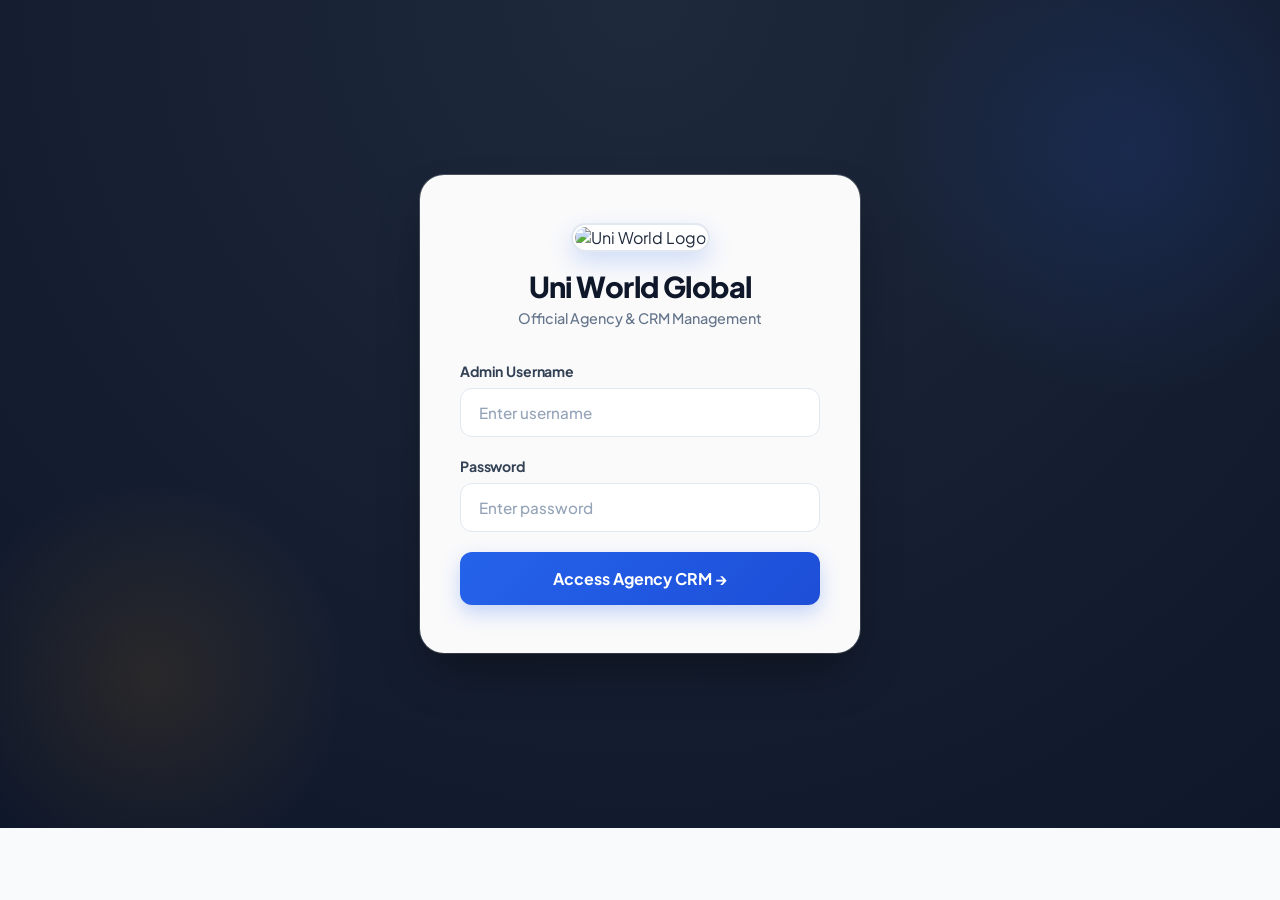
==== commit ef23b261: "feat: redesign admin CRM panel with modern SaaS UI & integrate official logo branding" ====
--- a/frontend/admin.html
+++ b/frontend/admin.html
@@ -4,7 +4,8 @@
 <head>
     <meta charset="UTF-8">
     <meta name="viewport" content="width=device-width, initial-scale=1.0">
-    <title>Admin Panel - Uni World</title>
+    <title>Uni World Admin CRM - Admissions & Management</title>
+    <link rel="icon" type="image/jpeg" href="/static/images/logo.jpg">
     <link rel="preconnect" href="https://fonts.googleapis.com">
     <link rel="preconnect" href="https://fonts.gstatic.com" crossorigin>
     <link href="https://fonts.googleapis.com/css2?family=Plus+Jakarta+Sans:wght@400;500;600;700;800&display=swap"
@@ -14,14 +15,29 @@
             --primary: #2563eb;
             --primary-dark: #1d4ed8;
             --primary-light: #60a5fa;
+            --primary-bg: #eff6ff;
             --accent: #f59e0b;
             --success: #10b981;
+            --success-bg: #ecfdf5;
             --danger: #ef4444;
+            --danger-bg: #fef2f2;
+            --warning-bg: #fffbeb;
             --dark: #0f172a;
             --card-bg: #ffffff;
             --border: #e2e8f0;
+            --border-light: #f1f5f9;
             --text: #1e293b;
             --text-muted: #64748b;
+            --text-light: #94a3b8;
+            --bg-canvas: #f8fafc;
+            --radius-sm: 8px;
+            --radius-md: 12px;
+            --radius-lg: 18px;
+            --radius-xl: 24px;
+            --shadow-sm: 0 1px 3px rgba(0,0,0,0.05);
+            --shadow-md: 0 4px 20px -2px rgba(15, 23, 42, 0.06);
+            --shadow-lg: 0 12px 32px -4px rgba(15, 23, 42, 0.08);
+            --shadow-xl: 0 24px 48px -12px rgba(15, 23, 42, 0.16);
         }
 
         * {
@@ -32,69 +48,118 @@
         }
 
         body {
-            background: linear-gradient(135deg, #1e293b 0%, #0f172a 100%);
+            background: var(--bg-canvas);
             min-height: 100vh;
             color: var(--text);
             padding: 1.5rem;
-        }
-
-        /* ── Login Screen ── */
+            -webkit-font-smoothing: antialiased;
+        }
+
+        /* ── Modern Login Screen ── */
         #loginScreen {
             display: flex;
             justify-content: center;
             align-items: center;
-            min-height: 90vh;
+            min-height: 92vh;
+            background: radial-gradient(circle at top, #1e293b 0%, #0f172a 100%);
+            margin: -1.5rem;
+            padding: 1.5rem;
+            position: relative;
+            overflow: hidden;
+        }
+
+        #loginScreen::before {
+            content: '';
+            position: absolute;
+            width: 500px;
+            height: 500px;
+            border-radius: 50%;
+            background: radial-gradient(circle, rgba(37, 99, 235, 0.15), transparent 70%);
+            top: -100px;
+            right: -100px;
+            pointer-events: none;
+        }
+
+        #loginScreen::after {
+            content: '';
+            position: absolute;
+            width: 400px;
+            height: 400px;
+            border-radius: 50%;
+            background: radial-gradient(circle, rgba(245, 158, 11, 0.1), transparent 70%);
+            bottom: -50px;
+            left: -50px;
+            pointer-events: none;
         }
 
         .login-card {
-            background: white;
-            padding: 3rem;
-            border-radius: 24px;
-            box-shadow: 0 25px 60px rgba(0, 0, 0, 0.4);
+            background: rgba(255, 255, 255, 0.98);
+            padding: 3rem 2.5rem;
+            border-radius: var(--radius-xl);
+            box-shadow: 0 25px 50px -12px rgba(0, 0, 0, 0.4), 0 0 0 1px rgba(255, 255, 255, 0.2);
             width: 100%;
             max-width: 440px;
+            position: relative;
+            z-index: 10;
+            backdrop-filter: blur(20px);
         }
 
         .login-logo {
             text-align: center;
-            margin-bottom: 2rem;
+            margin-bottom: 2.2rem;
+        }
+
+        .login-logo-img {
+            width: 80px;
+            height: 80px;
+            border-radius: 20px;
+            object-fit: cover;
+            box-shadow: 0 10px 25px rgba(37, 99, 235, 0.2);
+            margin-bottom: 1rem;
+            border: 2px solid #e2e8f0;
+            padding: 2px;
+            background: white;
         }
 
         .login-logo h1 {
             color: #0f172a;
-            font-size: 1.9rem;
+            font-size: 1.8rem;
             font-weight: 800;
+            letter-spacing: -0.02em;
         }
 
         .login-logo p {
             color: var(--text-muted);
             font-size: 0.9rem;
-            margin-top: 0.3rem;
+            margin-top: 0.35rem;
+            font-weight: 500;
         }
 
         .form-field {
-            margin-bottom: 1.2rem;
+            margin-bottom: 1.3rem;
         }
 
         .form-field label {
             display: block;
             color: #334155;
-            font-weight: 600;
-            margin-bottom: 0.45rem;
+            font-weight: 700;
+            margin-bottom: 0.5rem;
             font-size: 0.88rem;
+            letter-spacing: -0.01em;
         }
 
         .form-field input,
         .form-field select,
         .form-field textarea {
             width: 100%;
-            padding: 0.85rem 1rem;
-            border: 2px solid var(--border);
-            border-radius: 12px;
+            padding: 0.85rem 1.1rem;
+            border: 1.5px solid var(--border);
+            border-radius: var(--radius-md);
             font-size: 0.95rem;
-            transition: border-color 0.2s;
-            background: white;
+            transition: all 0.2s cubic-bezier(0.4, 0, 0.2, 1);
+            background: #ffffff;
             color: var(--text);
+            font-weight: 500;
         }
 
         .form-field input:focus,
@@ -103,176 +168,253 @@
             outline: none;
             border-color: var(--primary);
             box-shadow: 0 0 0 4px rgba(37, 99, 235, 0.12);
+            background: white;
+        }
+
+        .form-field input::placeholder {
+            color: #94a3b8;
         }
 
         .login-btn {
             width: 100%;
             padding: 1rem;
-            background: linear-gradient(135deg, var(--primary), var(--primary-dark));
+            background: linear-gradient(135deg, #2563eb, #1d4ed8);
             color: white;
             border: none;
-            border-radius: 12px;
+            border-radius: var(--radius-md);
             font-size: 1rem;
             font-weight: 700;
             cursor: pointer;
             transition: all 0.2s;
-            box-shadow: 0 8px 20px rgba(37, 99, 235, 0.3);
+            box-shadow: 0 8px 20px rgba(37, 99, 235, 0.25);
+            display: flex;
+            align-items: center;
+            justify-content: center;
+            gap: 0.5rem;
         }
 
         .login-btn:hover {
             transform: translateY(-2px);
-            box-shadow: 0 12px 24px rgba(37, 99, 235, 0.4);
+            box-shadow: 0 12px 24px rgba(37, 99, 235, 0.35);
+            background: linear-gradient(135deg, #1d4ed8, #1e40af);
         }
 
         .login-error {
             background: #fef2f2;
             border: 1px solid #fecaca;
             color: #dc2626;
-            padding: 0.8rem 1rem;
-            border-radius: 10px;
-            margin-bottom: 1rem;
+            padding: 0.85rem 1rem;
+            border-radius: var(--radius-md);
+            margin-bottom: 1.2rem;
             font-size: 0.9rem;
+            font-weight: 600;
             display: none;
         }
 
-        /* ── Dashboard Container ── */
+        /* ── Dashboard App Container ── */
         #adminDashboard {
             display: none;
         }
 
         .admin-container {
-            max-width: 1450px;
+            max-width: 1480px;
             margin: 0 auto;
         }
 
+        /* ── Top Navbar ── */
         .admin-header {
-            background: white;
-            padding: 1.5rem 2rem;
-            border-radius: 20px;
+            background: #ffffff;
+            padding: 1.25rem 2rem;
+            border-radius: var(--radius-lg);
             margin-bottom: 1.5rem;
-            box-shadow: 0 10px 30px rgba(0, 0, 0, 0.15);
+            box-shadow: var(--shadow-md);
             display: flex;
             justify-content: space-between;
             align-items: center;
+            border: 1px solid var(--border);
+        }
+
+        .header-brand-wrap {
+            display: flex;
+            align-items: center;
+            gap: 1.1rem;
+        }
+
+        .header-logo-img {
+            width: 48px;
+            height: 48px;
+            border-radius: 14px;
+            object-fit: cover;
+            border: 2px solid #e2e8f0;
+            box-shadow: 0 4px 12px rgba(37, 99, 235, 0.12);
         }
 
         .admin-header h1 {
             color: #0f172a;
-            font-size: 1.8rem;
+            font-size: 1.45rem;
             font-weight: 800;
+            letter-spacing: -0.02em;
+            line-height: 1.2;
         }
 
         .admin-header p {
             color: var(--text-muted);
-            font-size: 0.9rem;
+            font-size: 0.85rem;
+            font-weight: 500;
         }
 
         .header-right {
             display: flex;
             align-items: center;
-            gap: 1rem;
+            gap: 1.2rem;
         }
 
         .session-info {
-            color: var(--text-muted);
-            font-size: 0.88rem;
-            font-weight: 600;
+            color: #047857;
+            background: #ecfdf5;
+            border: 1px solid #a7f3d0;
+            padding: 0.45rem 0.9rem;
+            border-radius: 20px;
+            font-size: 0.82rem;
+            font-weight: 700;
+            display: inline-flex;
+            align-items: center;
+            gap: 0.4rem;
         }
 
         .logout-btn {
-            background: #f1f5f9;
+            background: #f8fafc;
             color: #ef4444;
-            padding: 0.65rem 1.3rem;
-            border: 1px solid #fecaca;
+            padding: 0.6rem 1.2rem;
+            border: 1px solid #fee2e2;
             border-radius: 10px;
             cursor: pointer;
             font-weight: 700;
+            font-size: 0.88rem;
             transition: all 0.2s;
+            display: inline-flex;
+            align-items: center;
+            gap: 0.4rem;
         }
 
         .logout-btn:hover {
             background: #ef4444;
             color: white;
-        }
-
-        /* ── Stats Grid ── */
+            border-color: #ef4444;
+            transform: translateY(-1px);
+            box-shadow: 0 4px 12px rgba(239, 68, 68, 0.2);
+        }
+
+        /* ── Modern Stats KPI Grid ── */
         .stats-grid {
             display: grid;
-            grid-template-columns: repeat(auto-fit, minmax(220px, 1fr));
+            grid-template-columns: repeat(auto-fit, minmax(240px, 1fr));
             gap: 1.2rem;
             margin-bottom: 1.5rem;
         }
 
         .stat-card {
-            background: white;
-            padding: 1.4rem;
-            border-radius: 18px;
-            box-shadow: 0 10px 25px rgba(0, 0, 0, 0.08);
+            background: #ffffff;
+            padding: 1.5rem;
+            border-radius: var(--radius-lg);
+            box-shadow: var(--shadow-md);
             position: relative;
             overflow: hidden;
-            border: 1px solid rgba(226, 232, 240, 0.8);
+            border: 1px solid var(--border);
+            border-top: 4px solid var(--primary);
+            transition: all 0.25s cubic-bezier(0.4, 0, 0.2, 1);
+        }
+
+        .stat-card:nth-child(2) {
+            border-top-color: #f59e0b;
+        }
+
+        .stat-card:nth-child(3) {
+            border-top-color: #10b981;
+        }
+
+        .stat-card:nth-child(4) {
+            border-top-color: #6366f1;
+        }
+
+        .stat-card:hover {
+            transform: translateY(-3px);
+            box-shadow: var(--shadow-lg);
         }
 
         .stat-card h3 {
             color: var(--text-muted);
-            font-size: 0.82rem;
+            font-size: 0.8rem;
             text-transform: uppercase;
-            letter-spacing: 0.05em;
+            letter-spacing: 0.06em;
             font-weight: 700;
+            margin-bottom: 0.3rem;
         }
 
         .stat-card .number {
             color: #0f172a;
             font-size: 2.2rem;
             font-weight: 800;
-            margin: 0.2rem 0;
+            letter-spacing: -0.03em;
+            margin: 0.1rem 0;
         }
 
         .stat-card .icon {
-            font-size: 2.5rem;
+            font-size: 2.4rem;
             position: absolute;
             right: 1.2rem;
             top: 1.2rem;
-            opacity: 0.15;
-        }
-
-        /* ── Navigation Tabs ── */
+            opacity: 0.12;
+            pointer-events: none;
+        }
+
+        /* ── Modern Navigation Tabs ── */
         .tabs {
             display: flex;
-            gap: 0.6rem;
+            gap: 0.5rem;
             margin-bottom: 1.5rem;
             flex-wrap: wrap;
+            background: #ffffff;
+            padding: 0.5rem;
+            border-radius: var(--radius-lg);
+            border: 1px solid var(--border);
+            box-shadow: var(--shadow-sm);
         }
 
         .tab-btn {
-            background: rgba(255, 255, 255, 0.9);
-            padding: 0.85rem 1.4rem;
+            background: transparent;
+            padding: 0.75rem 1.3rem;
             border: none;
-            border-radius: 12px;
+            border-radius: var(--radius-md);
             cursor: pointer;
             font-weight: 700;
-            font-size: 0.92rem;
-            color: #475569;
-            transition: all 0.2s;
+            font-size: 0.9rem;
+            color: #64748b;
+            transition: all 0.2s cubic-bezier(0.4, 0, 0.2, 1);
             display: flex;
             align-items: center;
             gap: 0.5rem;
         }
 
         .tab-btn:hover {
-            background: white;
-            color: var(--primary);
-            transform: translateY(-1px);
+            background: #f1f5f9;
+            color: #0f172a;
         }
 
         .tab-btn.active {
             background: var(--primary);
             color: white;
-            box-shadow: 0 8px 20px rgba(37, 99, 235, 0.3);
+            box-shadow: 0 4px 14px rgba(37, 99, 235, 0.28);
+        }
+
+        .tab-btn.active .badge {
+            background: rgba(255, 255, 255, 0.25);
+            color: white;
         }
 
         .tab-content {
             display: none;
+            animation: fadeIn 0.25s ease;
         }
 
         .tab-content.active {
@@ -281,11 +423,12 @@
 
         /* ── Panels ── */
         .panel {
-            background: white;
+            background: #ffffff;
             padding: 2rem;
-            border-radius: 20px;
-            box-shadow: 0 10px 30px rgba(0, 0, 0, 0.08);
+            border-radius: var(--radius-lg);
+            box-shadow: var(--shadow-md);
             margin-bottom: 1.5rem;
+            border: 1px solid var(--border);
         }
 
         .panel h2 {
@@ -294,16 +437,19 @@
             display: flex;
             align-items: center;
             justify-content: space-between;
-            font-size: 1.35rem;
+            font-size: 1.3rem;
             font-weight: 800;
+            letter-spacing: -0.02em;
+            flex-wrap: wrap;
+            gap: 1rem;
         }
 
         .badge {
             background: #ef4444;
             color: white;
-            padding: 0.25rem 0.7rem;
+            padding: 0.2rem 0.6rem;
             border-radius: 20px;
-            font-size: 0.8rem;
+            font-size: 0.75rem;
             font-weight: 800;
         }
 
@@ -318,48 +464,58 @@
         /* ── Table Styling ── */
         .table-responsive {
             overflow-x: auto;
+            border-radius: var(--radius-md);
+            border: 1px solid var(--border);
+            background: white;
         }
 
         .crm-table {
             width: 100%;
             border-collapse: collapse;
             text-align: left;
-            font-size: 0.92rem;
+            font-size: 0.9rem;
         }
 
         .crm-table th {
             background: #f8fafc;
             color: #475569;
             font-weight: 700;
+            padding: 0.95rem 1.2rem;
+            border-bottom: 1.5px solid var(--border);
+            text-transform: uppercase;
+            font-size: 0.75rem;
+            letter-spacing: 0.05em;
+        }
+
+        .crm-table td {
             padding: 1rem 1.2rem;
-            border-bottom: 2px solid var(--border);
-            text-transform: uppercase;
-            font-size: 0.78rem;
-            letter-spacing: 0.05em;
-        }
-
-        .crm-table td {
-            padding: 1.1rem 1.2rem;
-            border-bottom: 1px solid var(--border);
+            border-bottom: 1px solid var(--border-light);
             vertical-align: middle;
-        }
-
-        .crm-table tr:hover {
+            color: #334155;
+        }
+
+        .crm-table tbody tr {
+            transition: background 0.15s ease;
+        }
+
+        .crm-table tbody tr:hover {
             background: #f8fafc;
         }
 
         .status-badge-table {
             padding: 0.35rem 0.8rem;
-            border-radius: 10px;
-            font-size: 0.8rem;
+            border-radius: 8px;
+            font-size: 0.78rem;
             font-weight: 700;
             display: inline-block;
+            letter-spacing: 0.01em;
         }
 
         .action-btn-group {
             display: flex;
             gap: 0.5rem;
             flex-wrap: wrap;
+            align-items: center;
         }
 
         .btn-action {
@@ -367,37 +523,45 @@
             border-radius: 8px;
             font-size: 0.82rem;
             font-weight: 700;
-            border: none;
+            border: 1px solid transparent;
             cursor: pointer;
-            transition: all 0.2s;
+            transition: all 0.15s cubic-bezier(0.4, 0, 0.2, 1);
             display: inline-flex;
             align-items: center;
-            gap: 0.3rem;
+            gap: 0.35rem;
         }
 
         .btn-view {
-            background: #dbeafe;
-            color: #1e40af;
+            background: #eff6ff;
+            color: #1d4ed8;
+            border-color: #bfdbfe;
         }
 
         .btn-view:hover {
-            background: #bfdbfe;
+            background: #2563eb;
+            color: white;
+            border-color: #2563eb;
+            transform: translateY(-1px);
         }
 
         .btn-autofill {
             background: #fef3c7;
             color: #92400e;
+            border-color: #fde68a;
         }
 
         .btn-autofill:hover {
-            background: #fde68a;
-        }
-
-        /* ── Modal ── */
+            background: #f59e0b;
+            color: white;
+            border-color: #f59e0b;
+            transform: translateY(-1px);
+        }
+
+        /* ── Modal Dialogs ── */
         .modal-overlay {
             position: fixed;
             inset: 0;
-            background: rgba(15, 23, 42, 0.75);
+            background: rgba(15, 23, 42, 0.6);
             backdrop-filter: blur(8px);
             display: none;
             justify-content: center;
@@ -411,15 +575,16 @@
         }
 
         .modal-box {
-            background: white;
-            border-radius: 24px;
+            background: #ffffff;
+            border-radius: var(--radius-xl);
             width: 100%;
             max-width: 900px;
             max-height: 90vh;
             overflow-y: auto;
             padding: 2.2rem;
-            box-shadow: 0 25px 60px rgba(0, 0, 0, 0.4);
-            animation: fadeIn 0.3s ease;
+            box-shadow: var(--shadow-xl);
+            animation: fadeIn 0.25s ease;
+            border: 1px solid var(--border);
         }
 
         .modal-header-row {
@@ -428,57 +593,61 @@
             align-items: center;
             margin-bottom: 1.5rem;
             padding-bottom: 1rem;
-            border-bottom: 1px solid var(--border);
+            border-bottom: 1.5px solid var(--border);
         }
 
         .modal-header-row h3 {
-            font-size: 1.4rem;
+            font-size: 1.35rem;
             color: #0f172a;
             font-weight: 800;
+            letter-spacing: -0.02em;
         }
 
         .close-modal-btn {
             background: #f1f5f9;
             border: none;
-            width: 38px;
-            height: 38px;
+            width: 36px;
+            height: 36px;
             border-radius: 50%;
             cursor: pointer;
-            font-size: 1.2rem;
+            font-size: 1.1rem;
             color: #64748b;
             display: flex;
             align-items: center;
             justify-content: center;
-            transition: all 0.2s;
+            transition: all 0.15s;
         }
 
         .close-modal-btn:hover {
-            background: #e2e8f0;
-            color: #0f172a;
+            background: #fee2e2;
+            color: #ef4444;
         }
 
         /* ── Dossier Layout ── */
         .dossier-grid {
             display: grid;
             grid-template-columns: 1fr 1fr;
-            gap: 1.5rem;
+            gap: 1.2rem;
             margin-bottom: 1.5rem;
         }
 
         .dossier-card {
             background: #f8fafc;
             border: 1px solid var(--border);
-            border-radius: 14px;
+            border-radius: var(--radius-md);
             padding: 1.2rem;
         }
 
         .dossier-card h4 {
-            font-size: 0.95rem;
-            color: #334155;
+            font-size: 0.92rem;
+            color: #1e293b;
             margin-bottom: 0.8rem;
             font-weight: 700;
             border-bottom: 1px solid #e2e8f0;
             padding-bottom: 0.4rem;
+            display: flex;
+            align-items: center;
+            gap: 0.4rem;
         }
 
         .dossier-item {
@@ -486,6 +655,7 @@
             margin-bottom: 0.5rem;
             display: flex;
             justify-content: space-between;
+            gap: 1rem;
         }
 
         .dossier-item span.label {
@@ -496,18 +666,24 @@
         .dossier-item span.val {
             font-weight: 700;
             color: #0f172a;
+            text-align: right;
         }
 
         /* ── Document Item in Modal ── */
         .doc-review-card {
             border: 1px solid var(--border);
-            border-radius: 12px;
+            border-radius: var(--radius-md);
             padding: 1rem;
             margin-bottom: 0.8rem;
             display: flex;
             justify-content: space-between;
             align-items: center;
-            background: white;
+            background: #ffffff;
+            transition: border-color 0.15s;
+        }
+
+        .doc-review-card:hover {
+            border-color: #cbd5e1;
         }
 
         .doc-review-left {
@@ -523,44 +699,46 @@
         /* ── Autofill Helper Section ── */
         .autofill-box {
             background: #f0fdf4;
-            border: 2px solid #86efac;
-            border-radius: 16px;
+            border: 1.5px solid #86efac;
+            border-radius: var(--radius-lg);
             padding: 1.5rem;
             margin-bottom: 1.5rem;
         }
 
         .bookmarklet-btn {
             display: inline-block;
-            background: #16a34a;
+            background: linear-gradient(135deg, #16a34a, #15803d);
             color: white;
             padding: 0.8rem 1.6rem;
-            border-radius: 12px;
+            border-radius: var(--radius-md);
             font-weight: 800;
             text-decoration: none;
-            box-shadow: 0 4px 15px rgba(22, 163, 74, 0.3);
+            box-shadow: 0 4px 15px rgba(22, 163, 74, 0.25);
             cursor: grab;
             transition: all 0.2s;
         }
 
         .bookmarklet-btn:hover {
-            background: #15803d;
             transform: translateY(-2px);
+            box-shadow: 0 8px 20px rgba(22, 163, 74, 0.35);
         }
 
         .copy-field-btn {
-            background: #e2e8f0;
-            border: none;
-            padding: 0.35rem 0.7rem;
+            background: #f1f5f9;
+            border: 1px solid #e2e8f0;
+            padding: 0.35rem 0.75rem;
             border-radius: 6px;
             font-size: 0.78rem;
             font-weight: 700;
             cursor: pointer;
-            transition: all 0.2s;
+            transition: all 0.15s;
+            color: #475569;
         }
 
         .copy-field-btn:hover {
             background: var(--primary);
             color: white;
+            border-color: var(--primary);
         }
 
         /* ── News / Country / Service Grid ── */
@@ -572,13 +750,19 @@
 
         .news-card {
             border: 1px solid var(--border);
-            border-radius: 14px;
+            border-radius: var(--radius-md);
             overflow: hidden;
             background: white;
-            box-shadow: 0 4px 15px rgba(0, 0, 0, 0.04);
+            box-shadow: var(--shadow-sm);
             display: flex;
             flex-direction: column;
             justify-content: space-between;
+            transition: all 0.2s;
+        }
+
+        .news-card:hover {
+            box-shadow: var(--shadow-md);
+            transform: translateY(-2px);
         }
 
         .news-card-img {
@@ -589,7 +773,7 @@
 
         .news-card-img-placeholder {
             height: 120px;
-            background: #f1f5f9;
+            background: #f8fafc;
             display: flex;
             align-items: center;
             justify-content: center;
@@ -632,18 +816,19 @@
         .edit-btn,
         .delete-btn,
         .approve-btn {
-            padding: 0.5rem 1rem;
-            border: none;
+            padding: 0.45rem 0.9rem;
+            border: 1px solid transparent;
             border-radius: 8px;
-            font-size: 0.85rem;
+            font-size: 0.82rem;
             font-weight: 700;
             cursor: pointer;
-            transition: all 0.2s;
+            transition: all 0.15s;
         }
 
         .edit-btn {
             background: #fef3c7;
             color: #b45309;
+            border-color: #fde68a;
         }
 
         .edit-btn:hover {
@@ -653,6 +838,7 @@
         .delete-btn {
             background: #fee2e2;
             color: #b91c1c;
+            border-color: #fecaca;
         }
 
         .delete-btn:hover {
@@ -662,6 +848,7 @@
         .approve-btn {
             background: #d1fae5;
             color: #065f46;
+            border-color: #a7f3d0;
         }
 
         .approve-btn:hover {
@@ -672,7 +859,7 @@
         .comment-item {
             border: 1px solid var(--border);
             padding: 1.2rem;
-            border-radius: 14px;
+            border-radius: var(--radius-md);
             margin-bottom: 1rem;
             background: white;
         }
@@ -690,8 +877,8 @@
         }
 
         .author-circle {
-            width: 42px;
-            height: 42px;
+            width: 40px;
+            height: 40px;
             background: var(--primary);
             color: white;
             border-radius: 50%;
@@ -699,6 +886,7 @@
             align-items: center;
             justify-content: center;
             font-weight: 800;
+            font-size: 0.95rem;
         }
 
         .news-form-grid {
@@ -725,23 +913,30 @@
             border-radius: 10px;
             font-weight: 700;
             cursor: pointer;
+            transition: all 0.15s;
         }
 
         .submit-btn:hover {
             background: var(--primary-dark);
+            box-shadow: 0 4px 12px rgba(37, 99, 235, 0.25);
         }
 
         .cancel-btn {
             padding: 0.85rem 1.6rem;
-            background: #e2e8f0;
+            background: #f1f5f9;
             color: #475569;
-            border: none;
+            border: 1px solid #e2e8f0;
             border-radius: 10px;
             font-weight: 700;
             cursor: pointer;
-        }
-
-        /* ── Toast ── */
+            transition: all 0.15s;
+        }
+
+        .cancel-btn:hover {
+            background: #e2e8f0;
+        }
+
+        /* ── Toast Notifications ── */
         .toast {
             position: fixed;
             bottom: 2rem;
@@ -749,13 +944,17 @@
             background: #0f172a;
             color: white;
             padding: 1rem 1.5rem;
-            border-radius: 12px;
-            box-shadow: 0 10px 30px rgba(0, 0, 0, 0.3);
+            border-radius: var(--radius-md);
+            box-shadow: var(--shadow-xl);
             z-index: 99999;
             transform: translateY(100px);
             opacity: 0;
-            transition: all 0.3s;
+            transition: all 0.3s cubic-bezier(0.4, 0, 0.2, 1);
             font-weight: 600;
+            font-size: 0.92rem;
+            display: flex;
+            align-items: center;
+            gap: 0.6rem;
         }
 
         .toast.show {
@@ -774,9 +973,8 @@
         @keyframes fadeIn {
             from {
                 opacity: 0;
-                transform: scale(0.96);
+                transform: scale(0.98);
             }
-
             to {
                 opacity: 1;
                 transform: scale(1);
@@ -791,7 +989,8 @@
     <div id="loginScreen">
         <div class="login-card">
             <div class="login-logo">
-                <h1>🌍 UNI WORLD</h1>
+                <img src="/static/images/logo.jpg" alt="Uni World Logo" class="login-logo-img">
+                <h1>Uni World Global</h1>
                 <p>Official Agency &amp; CRM Management</p>
             </div>
             <div id="loginError" class="login-error">Invalid username or password.</div>
@@ -813,12 +1012,15 @@
         <div class="admin-container">
 
             <div class="admin-header">
-                <div>
-                    <h1>🌍 Uni World CRM &amp; Admin Panel</h1>
-                    <p>Student admissions, document verification &amp; university application tools</p>
+                <div class="header-brand-wrap">
+                    <img src="/static/images/logo.jpg" alt="Uni World Logo" class="header-logo-img">
+                    <div>
+                        <h1>Uni World CRM &amp; Admin Panel</h1>
+                        <p>Student admissions, document verification &amp; university application tools</p>
+                    </div>
                 </div>
                 <div class="header-right">
-                    <span class="session-info" id="sessionInfo">🔒 Admin Session Active</span>
+                    <span class="session-info" id="sessionInfo">🟢 Admin Session Active</span>
                     <button class="logout-btn" onclick="logout()">Sign Out</button>
                 </div>
             </div>
@@ -851,6 +1053,9 @@
             <div class="tabs">
                 <button class="tab-btn active" onclick="switchTab('students', this)">
                     👥 Student CRM Pipeline
+                </button>
+                <button class="tab-btn" onclick="switchTab('requests', this)">
+                    🔑 Access Requests <span class="badge badge-blue" id="requestsBadge">0</span>
                 </button>
                 <button class="tab-btn" onclick="switchTab('autofill', this)">
                     ⚡ University Portal Auto-fill
@@ -921,6 +1126,40 @@
                 </div>
             </div>
 
+            <!-- ── TAB: ACCESS REQUESTS ── -->
+            <div id="requestsTab" class="tab-content">
+                <div class="panel">
+                    <h2>
+                        <span>🔑 Email-Verified Student Access Requests</span>
+                        <button class="btn-action btn-view" onclick="loadStudentRequests()">🔄 Refresh List</button>
+                    </h2>
+                    <p style="color:var(--text-muted);font-size:0.9rem;margin-bottom:1.5rem;">
+                        Students who verified their email address and requested access to the Student Portal. Review their study goals and click <strong>Approve &amp; Issue Credentials</strong> to activate their account and send login details to their email.
+                    </p>
+
+                    <div class="table-responsive">
+                        <table class="crm-table">
+                            <thead>
+                                <tr>
+                                    <th>Student Name</th>
+                                    <th>Email &amp; Phone</th>
+                                    <th>Target Study Goals</th>
+                                    <th>Verification Status</th>
+                                    <th>Requested At</th>
+                                    <th>Actions</th>
+                                </tr>
+                            </thead>
+                            <tbody id="requestsTableBody">
+                                <tr>
+                                    <td colspan="6" style="text-align:center;padding:2rem;color:var(--text-muted);">
+                                        Loading access requests...</td>
+                                </tr>
+                            </tbody>
+                        </table>
+                    </div>
+                </div>
+            </div>
+
             <!-- ── TAB 2: UNIVERSITY PORTAL AUTO-FILL ── -->
             <div id="autofillTab" class="tab-content">
                 <div class="panel">
@@ -1192,8 +1431,14 @@
                             id="mCountry">—</span></div>
                     <div class="dossier-item"><span class="label">Target Degree:</span> <span class="val"
                             id="mDegree">—</span></div>
-                    <div class="dossier-item"><span class="label">Major:</span> <span class="val" id="mMajor">—</span>
-                    </div>
+                    <div class="dossier-item"><span class="label">Target University:</span> <span class="val"
+                            id="mTargetUniversity" style="font-weight:700;color:var(--primary);">—</span></div>
+                    <div class="dossier-item"><span class="label">1st Choice Major:</span> <span class="val"
+                            id="mMajor">—</span></div>
+                    <div class="dossier-item"><span class="label">2nd Choice Major:</span> <span class="val"
+                            id="mSecondaryMajor">—</span></div>
+                    <div class="dossier-item"><span class="label">Instruction Lang:</span> <span class="val"
+                            id="mInstructionLanguage">—</span></div>
                 </div>
             </div>
 
@@ -1321,6 +1566,7 @@
             document.getElementById(tab + 'Tab').classList.add('active');
 
             if (tab === 'students') loadStudents();
+            if (tab === 'requests') loadStudentRequests();
             if (tab === 'autofill') populateAutofillStudentDropdown();
             if (tab === 'leads') loadLeads();
             if (tab === 'pending') { loadPendingComments(); loadApprovedComments(); }
@@ -1338,9 +1584,87 @@
 
         async function loadCRMData() {
             loadStudents();
+            loadStudentRequests();
             loadLeads();
             loadPendingComments();
             loadNews();
+        }
+
+        // ── Student Access Requests ──
+        async function loadStudentRequests() {
+            try {
+                const requests = await apiGet('/api/admin/student-requests');
+                const badge = document.getElementById('requestsBadge');
+                if (badge) badge.textContent = requests.length;
+
+                const tbody = document.getElementById('requestsTableBody');
+                if (!tbody) return;
+
+                if (!requests.length) {
+                    tbody.innerHTML = `<tr><td colspan="6" style="text-align:center;padding:2rem;color:var(--text-muted);">No pending access requests.</td></tr>`;
+                    return;
+                }
+
+                tbody.innerHTML = requests.map(r => `
+                    <tr>
+                        <td><strong>${escHtml(r.full_name)}</strong></td>
+                        <td>
+                            <a href="mailto:${escHtml(r.email)}" style="color:var(--primary);font-weight:700;">${escHtml(r.email)}</a><br>
+                            <span style="font-size:0.85rem;color:var(--text-muted);">${escHtml(r.phone || 'No phone')}</span>
+                        </td>
+                        <td>
+                            <span class="badge badge-blue">${escHtml(r.target_country || 'General')}</span>
+                            <span class="badge">${escHtml(r.target_degree || 'Degree')}</span>
+                            ${r.target_major ? `<div style="font-size:0.8rem;color:#475569;margin-top:0.2rem;">${escHtml(r.target_major)}</div>` : ''}
+                        </td>
+                        <td><span style="color:#10b981;font-weight:700;">✅ Email Verified</span></td>
+                        <td style="color:#64748b;font-size:0.82rem;">${new Date(r.created_at).toLocaleString()}</td>
+                        <td>
+                            <div style="display:flex;gap:0.4rem;">
+                                <button class="btn-action btn-view" onclick="approveStudentRequest(${r.id}, '${escHtml(r.full_name)}')">✅ Approve &amp; Issue Email</button>
+                                <button class="btn-action btn-autofill" onclick="rejectStudentRequest(${r.id})">❌ Reject</button>
+                            </div>
+                        </td>
+                    </tr>
+                `).join('');
+            } catch (e) { console.error('Error loading student requests', e); }
+        }
+
+        async function approveStudentRequest(sid, studentName) {
+            const customPassword = prompt(`Approve portal access for ${studentName}?\n\nEnter a custom temporary password (or leave blank to auto-generate a secure random password like UniWorld#4829):`);
+            if (customPassword === null) return;
+
+            try {
+                const payload = customPassword.trim() ? { custom_password: customPassword.trim() } : {};
+                const res = await fetch(`${API_URL}/api/admin/student-requests/${sid}/approve`, {
+                    method: 'POST',
+                    headers: authHeaders(),
+                    body: JSON.stringify(payload)
+                });
+                const data = await res.json();
+                if (res.ok) {
+                    alert(`🎉 Access Approved!\n\nStudent: ${studentName}\nEmail: ${data.email}\nAssigned Password: ${data.assigned_password}\n\nLogin credentials have been emailed to student!`);
+                    showToast('Student access approved & credentials emailed! 📧');
+                    loadStudentRequests();
+                    loadStudents();
+                } else {
+                    showToast(data.detail || 'Approval failed', 'error');
+                }
+            } catch (e) { showToast('Error approving request', 'error'); }
+        }
+
+        async function rejectStudentRequest(sid) {
+            if (!confirm('Reject this portal access request?')) return;
+            try {
+                const res = await fetch(`${API_URL}/api/admin/student-requests/${sid}/reject`, {
+                    method: 'POST',
+                    headers: authHeaders()
+                });
+                if (res.ok) {
+                    showToast('Access request declined');
+                    loadStudentRequests();
+                }
+            } catch (e) { showToast('Error rejecting request', 'error'); }
         }
 
         // ── Student CRM ──
@@ -1445,7 +1769,10 @@
                 document.getElementById('mIelts').textContent = s.ielts_score || '—';
                 document.getElementById('mCountry').textContent = s.target_country || '—';
                 document.getElementById('mDegree').textContent = s.target_degree || '—';
+                document.getElementById('mTargetUniversity').textContent = s.target_university || '—';
                 document.getElementById('mMajor').textContent = s.target_major || '—';
+                document.getElementById('mSecondaryMajor').textContent = s.secondary_major || '—';
+                document.getElementById('mInstructionLanguage').textContent = s.instruction_language || 'English';
                 document.getElementById('mStatusSelect').value = s.status || 'Registered';
 
                 renderModalDocuments(docs);
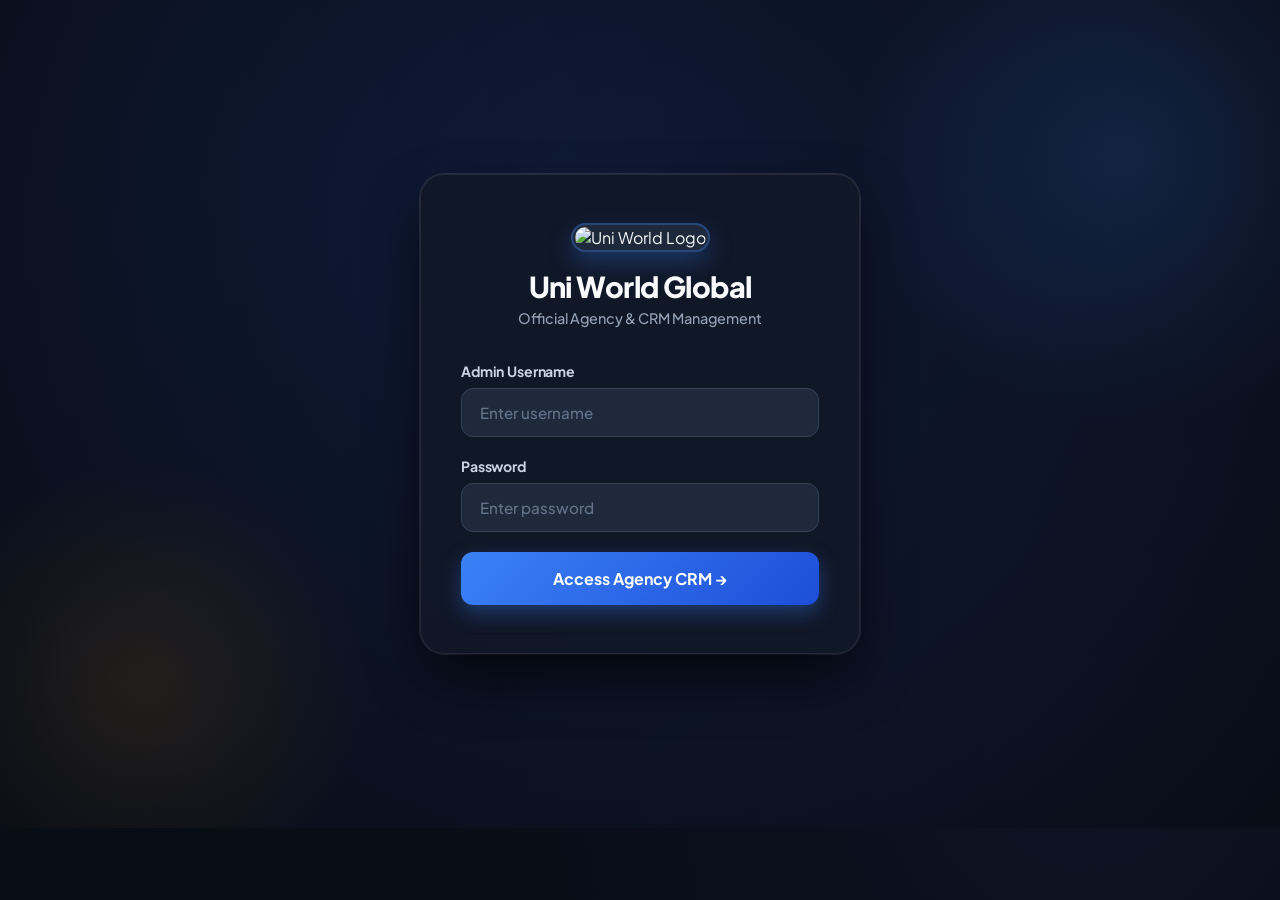
==== commit 84c1c063: "style(admin): overhaul admin panel with Dark Obsidian / Midnight Executive theme" ====
--- a/frontend/admin.html
+++ b/frontend/admin.html
@@ -12,32 +12,30 @@
         rel="stylesheet">
     <style>
         :root {
-            --primary: #2563eb;
-            --primary-dark: #1d4ed8;
+            --primary: #3b82f6;
+            --primary-dark: #2563eb;
             --primary-light: #60a5fa;
-            --primary-bg: #eff6ff;
+            --primary-glow: rgba(59, 130, 246, 0.25);
             --accent: #f59e0b;
             --success: #10b981;
-            --success-bg: #ecfdf5;
             --danger: #ef4444;
-            --danger-bg: #fef2f2;
-            --warning-bg: #fffbeb;
-            --dark: #0f172a;
-            --card-bg: #ffffff;
-            --border: #e2e8f0;
-            --border-light: #f1f5f9;
-            --text: #1e293b;
-            --text-muted: #64748b;
-            --text-light: #94a3b8;
-            --bg-canvas: #f8fafc;
+            --bg-canvas: #090d16;
+            --card-bg: #111827;
+            --card-bg-elevated: #1e293b;
+            --border: #1e293b;
+            --border-subtle: rgba(255, 255, 255, 0.08);
+            --border-focus: #3b82f6;
+            --text: #f8fafc;
+            --text-muted: #94a3b8;
+            --text-light: #64748b;
             --radius-sm: 8px;
             --radius-md: 12px;
             --radius-lg: 18px;
             --radius-xl: 24px;
-            --shadow-sm: 0 1px 3px rgba(0,0,0,0.05);
-            --shadow-md: 0 4px 20px -2px rgba(15, 23, 42, 0.06);
-            --shadow-lg: 0 12px 32px -4px rgba(15, 23, 42, 0.08);
-            --shadow-xl: 0 24px 48px -12px rgba(15, 23, 42, 0.16);
+            --shadow-sm: 0 2px 4px rgba(0, 0, 0, 0.4);
+            --shadow-md: 0 10px 25px -5px rgba(0, 0, 0, 0.5), 0 0 0 1px rgba(255, 255, 255, 0.06);
+            --shadow-lg: 0 20px 40px -10px rgba(0, 0, 0, 0.7), 0 0 0 1px rgba(255, 255, 255, 0.08);
+            --shadow-xl: 0 25px 60px -12px rgba(0, 0, 0, 0.85), 0 0 0 1px rgba(255, 255, 255, 0.12);
         }
 
         * {
@@ -48,7 +46,7 @@
         }
 
         body {
-            background: var(--bg-canvas);
+            background: radial-gradient(circle at 15% 15%, rgba(37, 99, 235, 0.08) 0%, transparent 45%), radial-gradient(circle at 85% 85%, rgba(99, 102, 241, 0.06) 0%, transparent 45%), var(--bg-canvas);
             min-height: 100vh;
             color: var(--text);
             padding: 1.5rem;
@@ -61,7 +59,7 @@
             justify-content: center;
             align-items: center;
             min-height: 92vh;
-            background: radial-gradient(circle at top, #1e293b 0%, #0f172a 100%);
+            background: radial-gradient(circle at 50% 30%, rgba(30, 58, 138, 0.25) 0%, #090d16 100%);
             margin: -1.5rem;
             padding: 1.5rem;
             position: relative;
@@ -71,37 +69,38 @@
         #loginScreen::before {
             content: '';
             position: absolute;
-            width: 500px;
-            height: 500px;
+            width: 550px;
+            height: 550px;
             border-radius: 50%;
-            background: radial-gradient(circle, rgba(37, 99, 235, 0.15), transparent 70%);
-            top: -100px;
-            right: -100px;
+            background: radial-gradient(circle, rgba(59, 130, 246, 0.15), transparent 70%);
+            top: -120px;
+            right: -120px;
             pointer-events: none;
         }
 
         #loginScreen::after {
             content: '';
             position: absolute;
-            width: 400px;
-            height: 400px;
+            width: 450px;
+            height: 450px;
             border-radius: 50%;
             background: radial-gradient(circle, rgba(245, 158, 11, 0.1), transparent 70%);
-            bottom: -50px;
-            left: -50px;
+            bottom: -80px;
+            left: -80px;
             pointer-events: none;
         }
 
         .login-card {
-            background: rgba(255, 255, 255, 0.98);
+            background: rgba(17, 24, 39, 0.95);
             padding: 3rem 2.5rem;
             border-radius: var(--radius-xl);
-            box-shadow: 0 25px 50px -12px rgba(0, 0, 0, 0.4), 0 0 0 1px rgba(255, 255, 255, 0.2);
+            box-shadow: var(--shadow-xl);
             width: 100%;
             max-width: 440px;
             position: relative;
             z-index: 10;
             backdrop-filter: blur(20px);
+            border: 1px solid rgba(255, 255, 255, 0.08);
         }
 
         .login-logo {
@@ -114,15 +113,15 @@
             height: 80px;
             border-radius: 20px;
             object-fit: cover;
-            box-shadow: 0 10px 25px rgba(37, 99, 235, 0.2);
+            box-shadow: 0 10px 25px rgba(59, 130, 246, 0.3);
             margin-bottom: 1rem;
-            border: 2px solid #e2e8f0;
+            border: 2px solid rgba(59, 130, 246, 0.35);
             padding: 2px;
-            background: white;
+            background: #1e293b;
         }
 
         .login-logo h1 {
-            color: #0f172a;
+            color: #f8fafc;
             font-size: 1.8rem;
             font-weight: 800;
             letter-spacing: -0.02em;
@@ -141,7 +140,7 @@
 
         .form-field label {
             display: block;
-            color: #334155;
+            color: #cbd5e1;
             font-weight: 700;
             margin-bottom: 0.5rem;
             font-size: 0.88rem;
@@ -153,12 +152,12 @@
         .form-field textarea {
             width: 100%;
             padding: 0.85rem 1.1rem;
-            border: 1.5px solid var(--border);
+            border: 1px solid #334155;
             border-radius: var(--radius-md);
             font-size: 0.95rem;
             transition: all 0.2s cubic-bezier(0.4, 0, 0.2, 1);
-            background: #ffffff;
-            color: var(--text);
+            background: #1e293b;
+            color: #f8fafc;
             font-weight: 500;
         }
 
@@ -167,18 +166,18 @@
         .form-field textarea:focus {
             outline: none;
             border-color: var(--primary);
-            box-shadow: 0 0 0 4px rgba(37, 99, 235, 0.12);
-            background: white;
+            box-shadow: 0 0 0 4px rgba(59, 130, 246, 0.25);
+            background: #1e293b;
         }
 
         .form-field input::placeholder {
-            color: #94a3b8;
+            color: #64748b;
         }
 
         .login-btn {
             width: 100%;
             padding: 1rem;
-            background: linear-gradient(135deg, #2563eb, #1d4ed8);
+            background: linear-gradient(135deg, #3b82f6, #1d4ed8);
             color: white;
             border: none;
             border-radius: var(--radius-md);
@@ -186,7 +185,7 @@
             font-weight: 700;
             cursor: pointer;
             transition: all 0.2s;
-            box-shadow: 0 8px 20px rgba(37, 99, 235, 0.25);
+            box-shadow: 0 8px 20px rgba(59, 130, 246, 0.35);
             display: flex;
             align-items: center;
             justify-content: center;
@@ -195,14 +194,14 @@
 
         .login-btn:hover {
             transform: translateY(-2px);
-            box-shadow: 0 12px 24px rgba(37, 99, 235, 0.35);
-            background: linear-gradient(135deg, #1d4ed8, #1e40af);
+            box-shadow: 0 12px 24px rgba(59, 130, 246, 0.45);
+            background: linear-gradient(135deg, #2563eb, #1e40af);
         }
 
         .login-error {
-            background: #fef2f2;
-            border: 1px solid #fecaca;
-            color: #dc2626;
+            background: rgba(239, 68, 68, 0.15);
+            border: 1px solid rgba(239, 68, 68, 0.4);
+            color: #fca5a5;
             padding: 0.85rem 1rem;
             border-radius: var(--radius-md);
             margin-bottom: 1.2rem;
@@ -223,7 +222,7 @@
 
         /* ── Top Navbar ── */
         .admin-header {
-            background: #ffffff;
+            background: #111827;
             padding: 1.25rem 2rem;
             border-radius: var(--radius-lg);
             margin-bottom: 1.5rem;
@@ -231,7 +230,7 @@
             display: flex;
             justify-content: space-between;
             align-items: center;
-            border: 1px solid var(--border);
+            border: 1px solid rgba(255, 255, 255, 0.08);
         }
 
         .header-brand-wrap {
@@ -245,12 +244,13 @@
             height: 48px;
             border-radius: 14px;
             object-fit: cover;
-            border: 2px solid #e2e8f0;
-            box-shadow: 0 4px 12px rgba(37, 99, 235, 0.12);
+            border: 2px solid rgba(255, 255, 255, 0.12);
+            box-shadow: 0 4px 14px rgba(0, 0, 0, 0.5);
+            background: #1e293b;
         }
 
         .admin-header h1 {
-            color: #0f172a;
+            color: #f8fafc;
             font-size: 1.45rem;
             font-weight: 800;
             letter-spacing: -0.02em;
@@ -270,9 +270,9 @@
         }
 
         .session-info {
-            color: #047857;
-            background: #ecfdf5;
-            border: 1px solid #a7f3d0;
+            color: #34d399;
+            background: rgba(16, 185, 129, 0.12);
+            border: 1px solid rgba(16, 185, 129, 0.3);
             padding: 0.45rem 0.9rem;
             border-radius: 20px;
             font-size: 0.82rem;
@@ -283,10 +283,10 @@
         }
 
         .logout-btn {
-            background: #f8fafc;
-            color: #ef4444;
+            background: rgba(239, 68, 68, 0.1);
+            color: #f87171;
             padding: 0.6rem 1.2rem;
-            border: 1px solid #fee2e2;
+            border: 1px solid rgba(239, 68, 68, 0.3);
             border-radius: 10px;
             cursor: pointer;
             font-weight: 700;
@@ -302,7 +302,7 @@
             color: white;
             border-color: #ef4444;
             transform: translateY(-1px);
-            box-shadow: 0 4px 12px rgba(239, 68, 68, 0.2);
+            box-shadow: 0 4px 14px rgba(239, 68, 68, 0.35);
         }
 
         /* ── Modern Stats KPI Grid ── */
@@ -314,13 +314,13 @@
         }
 
         .stat-card {
-            background: #ffffff;
+            background: #111827;
             padding: 1.5rem;
             border-radius: var(--radius-lg);
             box-shadow: var(--shadow-md);
             position: relative;
             overflow: hidden;
-            border: 1px solid var(--border);
+            border: 1px solid rgba(255, 255, 255, 0.08);
             border-top: 4px solid var(--primary);
             transition: all 0.25s cubic-bezier(0.4, 0, 0.2, 1);
         }
@@ -334,12 +334,13 @@
         }
 
         .stat-card:nth-child(4) {
-            border-top-color: #6366f1;
+            border-top-color: #8b5cf6;
         }
 
         .stat-card:hover {
             transform: translateY(-3px);
             box-shadow: var(--shadow-lg);
+            border-color: rgba(255, 255, 255, 0.15);
         }
 
         .stat-card h3 {
@@ -352,7 +353,7 @@
         }
 
         .stat-card .number {
-            color: #0f172a;
+            color: #f8fafc;
             font-size: 2.2rem;
             font-weight: 800;
             letter-spacing: -0.03em;
@@ -364,7 +365,7 @@
             position: absolute;
             right: 1.2rem;
             top: 1.2rem;
-            opacity: 0.12;
+            opacity: 0.15;
             pointer-events: none;
         }
 
@@ -374,10 +375,10 @@
             gap: 0.5rem;
             margin-bottom: 1.5rem;
             flex-wrap: wrap;
-            background: #ffffff;
+            background: #111827;
             padding: 0.5rem;
             border-radius: var(--radius-lg);
-            border: 1px solid var(--border);
+            border: 1px solid rgba(255, 255, 255, 0.08);
             box-shadow: var(--shadow-sm);
         }
 
@@ -389,7 +390,7 @@
             cursor: pointer;
             font-weight: 700;
             font-size: 0.9rem;
-            color: #64748b;
+            color: var(--text-muted);
             transition: all 0.2s cubic-bezier(0.4, 0, 0.2, 1);
             display: flex;
             align-items: center;
@@ -397,14 +398,14 @@
         }
 
         .tab-btn:hover {
-            background: #f1f5f9;
-            color: #0f172a;
+            background: #1e293b;
+            color: #f8fafc;
         }
 
         .tab-btn.active {
-            background: var(--primary);
+            background: linear-gradient(135deg, #2563eb, #1d4ed8);
             color: white;
-            box-shadow: 0 4px 14px rgba(37, 99, 235, 0.28);
+            box-shadow: 0 4px 16px rgba(37, 99, 235, 0.4);
         }
 
         .tab-btn.active .badge {
@@ -423,16 +424,16 @@
 
         /* ── Panels ── */
         .panel {
-            background: #ffffff;
+            background: #111827;
             padding: 2rem;
             border-radius: var(--radius-lg);
             box-shadow: var(--shadow-md);
             margin-bottom: 1.5rem;
-            border: 1px solid var(--border);
+            border: 1px solid rgba(255, 255, 255, 0.08);
         }
 
         .panel h2 {
-            color: #0f172a;
+            color: #f8fafc;
             margin-bottom: 1.5rem;
             display: flex;
             align-items: center;
@@ -444,6 +445,10 @@
             gap: 1rem;
         }
 
+        .panel p {
+            color: var(--text-muted);
+        }
+
         .badge {
             background: #ef4444;
             color: white;
@@ -458,15 +463,15 @@
         }
 
         .badge-blue {
-            background: #2563eb;
+            background: #3b82f6;
         }
 
         /* ── Table Styling ── */
         .table-responsive {
             overflow-x: auto;
             border-radius: var(--radius-md);
-            border: 1px solid var(--border);
-            background: white;
+            border: 1px solid rgba(255, 255, 255, 0.08);
+            background: #111827;
         }
 
         .crm-table {
@@ -477,11 +482,11 @@
         }
 
         .crm-table th {
-            background: #f8fafc;
-            color: #475569;
+            background: #1e293b;
+            color: #94a3b8;
             font-weight: 700;
             padding: 0.95rem 1.2rem;
-            border-bottom: 1.5px solid var(--border);
+            border-bottom: 1px solid #334155;
             text-transform: uppercase;
             font-size: 0.75rem;
             letter-spacing: 0.05em;
@@ -489,9 +494,9 @@
 
         .crm-table td {
             padding: 1rem 1.2rem;
-            border-bottom: 1px solid var(--border-light);
+            border-bottom: 1px solid rgba(255, 255, 255, 0.05);
             vertical-align: middle;
-            color: #334155;
+            color: #e2e8f0;
         }
 
         .crm-table tbody tr {
@@ -499,7 +504,7 @@
         }
 
         .crm-table tbody tr:hover {
-            background: #f8fafc;
+            background: rgba(30, 41, 59, 0.7);
         }
 
         .status-badge-table {
@@ -532,9 +537,9 @@
         }
 
         .btn-view {
-            background: #eff6ff;
-            color: #1d4ed8;
-            border-color: #bfdbfe;
+            background: rgba(59, 130, 246, 0.18);
+            color: #93c5fd;
+            border-color: rgba(59, 130, 246, 0.35);
         }
 
         .btn-view:hover {
@@ -542,27 +547,29 @@
             color: white;
             border-color: #2563eb;
             transform: translateY(-1px);
+            box-shadow: 0 4px 12px rgba(37, 99, 235, 0.35);
         }
 
         .btn-autofill {
-            background: #fef3c7;
-            color: #92400e;
-            border-color: #fde68a;
+            background: rgba(245, 158, 11, 0.18);
+            color: #fde68a;
+            border-color: rgba(245, 158, 11, 0.35);
         }
 
         .btn-autofill:hover {
             background: #f59e0b;
-            color: white;
+            color: #0f172a;
             border-color: #f59e0b;
             transform: translateY(-1px);
+            box-shadow: 0 4px 12px rgba(245, 158, 11, 0.35);
         }
 
         /* ── Modal Dialogs ── */
         .modal-overlay {
             position: fixed;
             inset: 0;
-            background: rgba(15, 23, 42, 0.6);
-            backdrop-filter: blur(8px);
+            background: rgba(0, 0, 0, 0.75);
+            backdrop-filter: blur(10px);
             display: none;
             justify-content: center;
             align-items: center;
@@ -575,7 +582,7 @@
         }
 
         .modal-box {
-            background: #ffffff;
+            background: #0f172a;
             border-radius: var(--radius-xl);
             width: 100%;
             max-width: 900px;
@@ -584,7 +591,8 @@
             padding: 2.2rem;
             box-shadow: var(--shadow-xl);
             animation: fadeIn 0.25s ease;
-            border: 1px solid var(--border);
+            border: 1px solid rgba(255, 255, 255, 0.12);
+            color: #f8fafc;
         }
 
         .modal-header-row {
@@ -593,25 +601,25 @@
             align-items: center;
             margin-bottom: 1.5rem;
             padding-bottom: 1rem;
-            border-bottom: 1.5px solid var(--border);
+            border-bottom: 1px solid #334155;
         }
 
         .modal-header-row h3 {
             font-size: 1.35rem;
-            color: #0f172a;
+            color: #f8fafc;
             font-weight: 800;
             letter-spacing: -0.02em;
         }
 
         .close-modal-btn {
-            background: #f1f5f9;
-            border: none;
+            background: #1e293b;
+            border: 1px solid #334155;
             width: 36px;
             height: 36px;
             border-radius: 50%;
             cursor: pointer;
             font-size: 1.1rem;
-            color: #64748b;
+            color: #94a3b8;
             display: flex;
             align-items: center;
             justify-content: center;
@@ -619,8 +627,9 @@
         }
 
         .close-modal-btn:hover {
-            background: #fee2e2;
-            color: #ef4444;
+            background: rgba(239, 68, 68, 0.2);
+            border-color: rgba(239, 68, 68, 0.4);
+            color: #fca5a5;
         }
 
         /* ── Dossier Layout ── */
@@ -632,18 +641,18 @@
         }
 
         .dossier-card {
-            background: #f8fafc;
-            border: 1px solid var(--border);
+            background: #1e293b;
+            border: 1px solid rgba(255, 255, 255, 0.08);
             border-radius: var(--radius-md);
             padding: 1.2rem;
         }
 
         .dossier-card h4 {
             font-size: 0.92rem;
-            color: #1e293b;
+            color: #f8fafc;
             margin-bottom: 0.8rem;
             font-weight: 700;
-            border-bottom: 1px solid #e2e8f0;
+            border-bottom: 1px solid #334155;
             padding-bottom: 0.4rem;
             display: flex;
             align-items: center;
@@ -659,31 +668,31 @@
         }
 
         .dossier-item span.label {
-            color: #64748b;
+            color: #94a3b8;
             font-weight: 500;
         }
 
         .dossier-item span.val {
             font-weight: 700;
-            color: #0f172a;
+            color: #f8fafc;
             text-align: right;
         }
 
         /* ── Document Item in Modal ── */
         .doc-review-card {
-            border: 1px solid var(--border);
+            border: 1px solid #334155;
             border-radius: var(--radius-md);
             padding: 1rem;
             margin-bottom: 0.8rem;
             display: flex;
             justify-content: space-between;
             align-items: center;
-            background: #ffffff;
+            background: #1e293b;
             transition: border-color 0.15s;
         }
 
         .doc-review-card:hover {
-            border-color: #cbd5e1;
+            border-color: rgba(59, 130, 246, 0.4);
         }
 
         .doc-review-left {
@@ -698,8 +707,8 @@
 
         /* ── Autofill Helper Section ── */
         .autofill-box {
-            background: #f0fdf4;
-            border: 1.5px solid #86efac;
+            background: rgba(6, 78, 59, 0.35);
+            border: 1.5px solid rgba(16, 185, 129, 0.4);
             border-radius: var(--radius-lg);
             padding: 1.5rem;
             margin-bottom: 1.5rem;
@@ -707,32 +716,32 @@
 
         .bookmarklet-btn {
             display: inline-block;
-            background: linear-gradient(135deg, #16a34a, #15803d);
+            background: linear-gradient(135deg, #10b981, #059669);
             color: white;
             padding: 0.8rem 1.6rem;
             border-radius: var(--radius-md);
             font-weight: 800;
             text-decoration: none;
-            box-shadow: 0 4px 15px rgba(22, 163, 74, 0.25);
+            box-shadow: 0 4px 15px rgba(16, 185, 129, 0.35);
             cursor: grab;
             transition: all 0.2s;
         }
 
         .bookmarklet-btn:hover {
             transform: translateY(-2px);
-            box-shadow: 0 8px 20px rgba(22, 163, 74, 0.35);
+            box-shadow: 0 8px 20px rgba(16, 185, 129, 0.45);
         }
 
         .copy-field-btn {
-            background: #f1f5f9;
-            border: 1px solid #e2e8f0;
+            background: #1e293b;
+            border: 1px solid #334155;
             padding: 0.35rem 0.75rem;
             border-radius: 6px;
             font-size: 0.78rem;
             font-weight: 700;
             cursor: pointer;
             transition: all 0.15s;
-            color: #475569;
+            color: #cbd5e1;
         }
 
         .copy-field-btn:hover {
@@ -749,10 +758,10 @@
         }
 
         .news-card {
-            border: 1px solid var(--border);
+            border: 1px solid rgba(255, 255, 255, 0.08);
             border-radius: var(--radius-md);
             overflow: hidden;
-            background: white;
+            background: #1e293b;
             box-shadow: var(--shadow-sm);
             display: flex;
             flex-direction: column;
@@ -762,6 +771,7 @@
 
         .news-card:hover {
             box-shadow: var(--shadow-md);
+            border-color: rgba(255, 255, 255, 0.15);
             transform: translateY(-2px);
         }
 
@@ -773,7 +783,7 @@
 
         .news-card-img-placeholder {
             height: 120px;
-            background: #f8fafc;
+            background: #111827;
             display: flex;
             align-items: center;
             justify-content: center;
@@ -787,12 +797,12 @@
         .news-card-title {
             font-size: 1.05rem;
             font-weight: 700;
-            color: #0f172a;
+            color: #f8fafc;
             margin-bottom: 0.4rem;
         }
 
         .news-card-body-text {
-            color: #64748b;
+            color: #94a3b8;
             font-size: 0.88rem;
             line-height: 1.5;
             margin-bottom: 0.8rem;
@@ -800,15 +810,15 @@
 
         .news-card-meta {
             font-size: 0.78rem;
-            color: #94a3b8;
+            color: #64748b;
             display: flex;
             justify-content: space-between;
         }
 
         .news-card-actions {
             padding: 0.8rem 1.2rem;
-            background: #f8fafc;
-            border-top: 1px solid var(--border);
+            background: #111827;
+            border-top: 1px solid rgba(255, 255, 255, 0.08);
             display: flex;
             gap: 0.6rem;
         }
@@ -826,42 +836,45 @@
         }
 
         .edit-btn {
-            background: #fef3c7;
-            color: #b45309;
-            border-color: #fde68a;
+            background: rgba(245, 158, 11, 0.18);
+            color: #fde68a;
+            border-color: rgba(245, 158, 11, 0.35);
         }
 
         .edit-btn:hover {
-            background: #fde68a;
+            background: #f59e0b;
+            color: #0f172a;
         }
 
         .delete-btn {
-            background: #fee2e2;
-            color: #b91c1c;
-            border-color: #fecaca;
+            background: rgba(239, 68, 68, 0.18);
+            color: #fca5a5;
+            border-color: rgba(239, 68, 68, 0.35);
         }
 
         .delete-btn:hover {
-            background: #fecaca;
+            background: #ef4444;
+            color: white;
         }
 
         .approve-btn {
-            background: #d1fae5;
-            color: #065f46;
-            border-color: #a7f3d0;
+            background: rgba(16, 185, 129, 0.18);
+            color: #6ee7b7;
+            border-color: rgba(16, 185, 129, 0.35);
         }
 
         .approve-btn:hover {
-            background: #a7f3d0;
+            background: #10b981;
+            color: #0f172a;
         }
 
         /* ── Comments ── */
         .comment-item {
-            border: 1px solid var(--border);
+            border: 1px solid rgba(255, 255, 255, 0.08);
             padding: 1.2rem;
             border-radius: var(--radius-md);
             margin-bottom: 1rem;
-            background: white;
+            background: #1e293b;
         }
 
         .comment-header {
@@ -879,7 +892,7 @@
         .author-circle {
             width: 40px;
             height: 40px;
-            background: var(--primary);
+            background: linear-gradient(135deg, #3b82f6, #1d4ed8);
             color: white;
             border-radius: 50%;
             display: flex;
@@ -907,7 +920,7 @@
 
         .submit-btn {
             padding: 0.85rem 1.6rem;
-            background: var(--primary);
+            background: linear-gradient(135deg, #3b82f6, #1d4ed8);
             color: white;
             border: none;
             border-radius: 10px;
@@ -917,15 +930,15 @@
         }
 
         .submit-btn:hover {
-            background: var(--primary-dark);
-            box-shadow: 0 4px 12px rgba(37, 99, 235, 0.25);
+            background: linear-gradient(135deg, #2563eb, #1e40af);
+            box-shadow: 0 4px 14px rgba(59, 130, 246, 0.35);
         }
 
         .cancel-btn {
             padding: 0.85rem 1.6rem;
-            background: #f1f5f9;
-            color: #475569;
-            border: 1px solid #e2e8f0;
+            background: #1e293b;
+            color: #cbd5e1;
+            border: 1px solid #334155;
             border-radius: 10px;
             font-weight: 700;
             cursor: pointer;
@@ -933,7 +946,8 @@
         }
 
         .cancel-btn:hover {
-            background: #e2e8f0;
+            background: #334155;
+            color: #ffffff;
         }
 
         /* ── Toast Notifications ── */
@@ -941,11 +955,12 @@
             position: fixed;
             bottom: 2rem;
             right: 2rem;
-            background: #0f172a;
+            background: #1e293b;
             color: white;
             padding: 1rem 1.5rem;
             border-radius: var(--radius-md);
             box-shadow: var(--shadow-xl);
+            border: 1px solid rgba(255, 255, 255, 0.12);
             z-index: 99999;
             transform: translateY(100px);
             opacity: 0;
@@ -963,11 +978,13 @@
         }
 
         .toast.success {
-            background: #059669;
+            background: #065f46;
+            border-color: #10b981;
         }
 
         .toast.error {
-            background: #dc2626;
+            background: #7f1d1d;
+            border-color: #ef4444;
         }
 
         @keyframes fadeIn {
@@ -1192,8 +1209,8 @@
 
                     <div id="autofillResults" style="display:none;">
                         <div class="autofill-box">
-                            <h3 style="color:#166534;margin-bottom:0.6rem;">⚡ Quick Browser Autofill Bookmarklet</h3>
-                            <p style="color:#15803d;font-size:0.9rem;margin-bottom:1rem;">
+                            <h3 style="color:#6ee7b7;margin-bottom:0.6rem;">⚡ Quick Browser Autofill Bookmarklet</h3>
+                            <p style="color:#a7f3d0;font-size:0.9rem;margin-bottom:1rem;">
                                 <strong>How to use:</strong> Open the university's online application portal (e.g. Wuxi
                                 University portal) in a new tab, then click the button below or drag it to your browser bookmarks
                                 bar. It will instantly auto-fill the student's name, passport, DOB, email, and grades into the
@@ -1207,12 +1224,12 @@
                         </div>
 
                         <!-- Data fields with 1-click copy -->
-                        <h3 style="margin-bottom:1rem;color:#0f172a;">📋 Fast-Copy Application Dossier Fields</h3>
+                        <h3 style="margin-bottom:1rem;color:#f8fafc;">📋 Fast-Copy Application Dossier Fields</h3>
                         <div class="dossier-grid" id="autofillFieldsGrid">
                             <!-- Populated dynamically -->
                         </div>
 
-                        <h3 style="margin:1.5rem 0 1rem;color:#0f172a;">📁 Verified Student Document Links (Ready to Attach)</h3>
+                        <h3 style="margin:1.5rem 0 1rem;color:#f8fafc;">📁 Verified Student Document Links (Ready to Attach)</h3>
                         <div id="autofillDocsList" style="display:flex;gap:0.8rem;flex-wrap:wrap;">
                             <!-- Populated dynamically -->
                         </div>
@@ -1693,26 +1710,27 @@
             }
 
             tbody.innerHTML = students.map(s => {
-                let badgeColor = '#dbeafe';
-                let textColor = '#1e40af';
-                if (s.status === 'Docs Submitted') { badgeColor = '#fef3c7'; textColor = '#b45309'; }
-                if (s.status === 'Ready for Application') { badgeColor = '#e0e7ff'; textColor = '#4338ca'; }
-                if (s.status === 'Applied') { badgeColor = '#ede9fe'; textColor = '#6d28d9'; }
-                if (s.status === 'Offer Received' || s.status === 'Visa Stage') { badgeColor = '#d1fae5'; textColor = '#065f46'; }
+                let badgeColor = 'rgba(59, 130, 246, 0.2)';
+                let textColor = '#93c5fd';
+                if (s.status === 'Docs Submitted') { badgeColor = 'rgba(245, 158, 11, 0.2)'; textColor = '#fde68a'; }
+                if (s.status === 'Ready for Application') { badgeColor = 'rgba(99, 102, 241, 0.2)'; textColor = '#c7d2fe'; }
+                if (s.status === 'Applied') { badgeColor = 'rgba(168, 85, 247, 0.2)'; textColor = '#e9d5ff'; }
+                if (s.status === 'Offer Received' || s.status === 'Visa Stage') { badgeColor = 'rgba(16, 185, 129, 0.2)'; textColor = '#a7f3d0'; }
+                if (s.status === 'Enrolled') { badgeColor = 'rgba(16, 185, 129, 0.3)'; textColor = '#6ee7b7'; }
 
                 return `
                 <tr>
                     <td>
                         <strong>${escHtml(s.full_name)}</strong><br>
-                        <span style="font-size:0.8rem;color:#64748b;">${escHtml(s.email)}</span>
+                        <span style="font-size:0.8rem;color:var(--text-muted);">${escHtml(s.email)}</span>
                     </td>
                     <td>
                         <strong>${s.passport_number ? escHtml(s.passport_number) : '<em>No Passport</em>'}</strong><br>
-                        <span style="font-size:0.8rem;color:#64748b;">${escHtml(s.phone || '—')}</span>
+                        <span style="font-size:0.8rem;color:var(--text-muted);">${escHtml(s.phone || '—')}</span>
                     </td>
                     <td>
                         ${escHtml(s.target_country || 'Not set')}<br>
-                        <span style="font-size:0.8rem;color:#64748b;">${escHtml(s.target_degree || '')} (${escHtml(s.target_major || 'Major open')})</span>
+                        <span style="font-size:0.8rem;color:var(--text-muted);">${escHtml(s.target_degree || '')} (${escHtml(s.target_major || 'Major open')})</span>
                     </td>
                     <td>
                         <span style="font-weight:700;color:${s.verified_doc_count > 0 ? '#10b981' : '#f59e0b'}">
